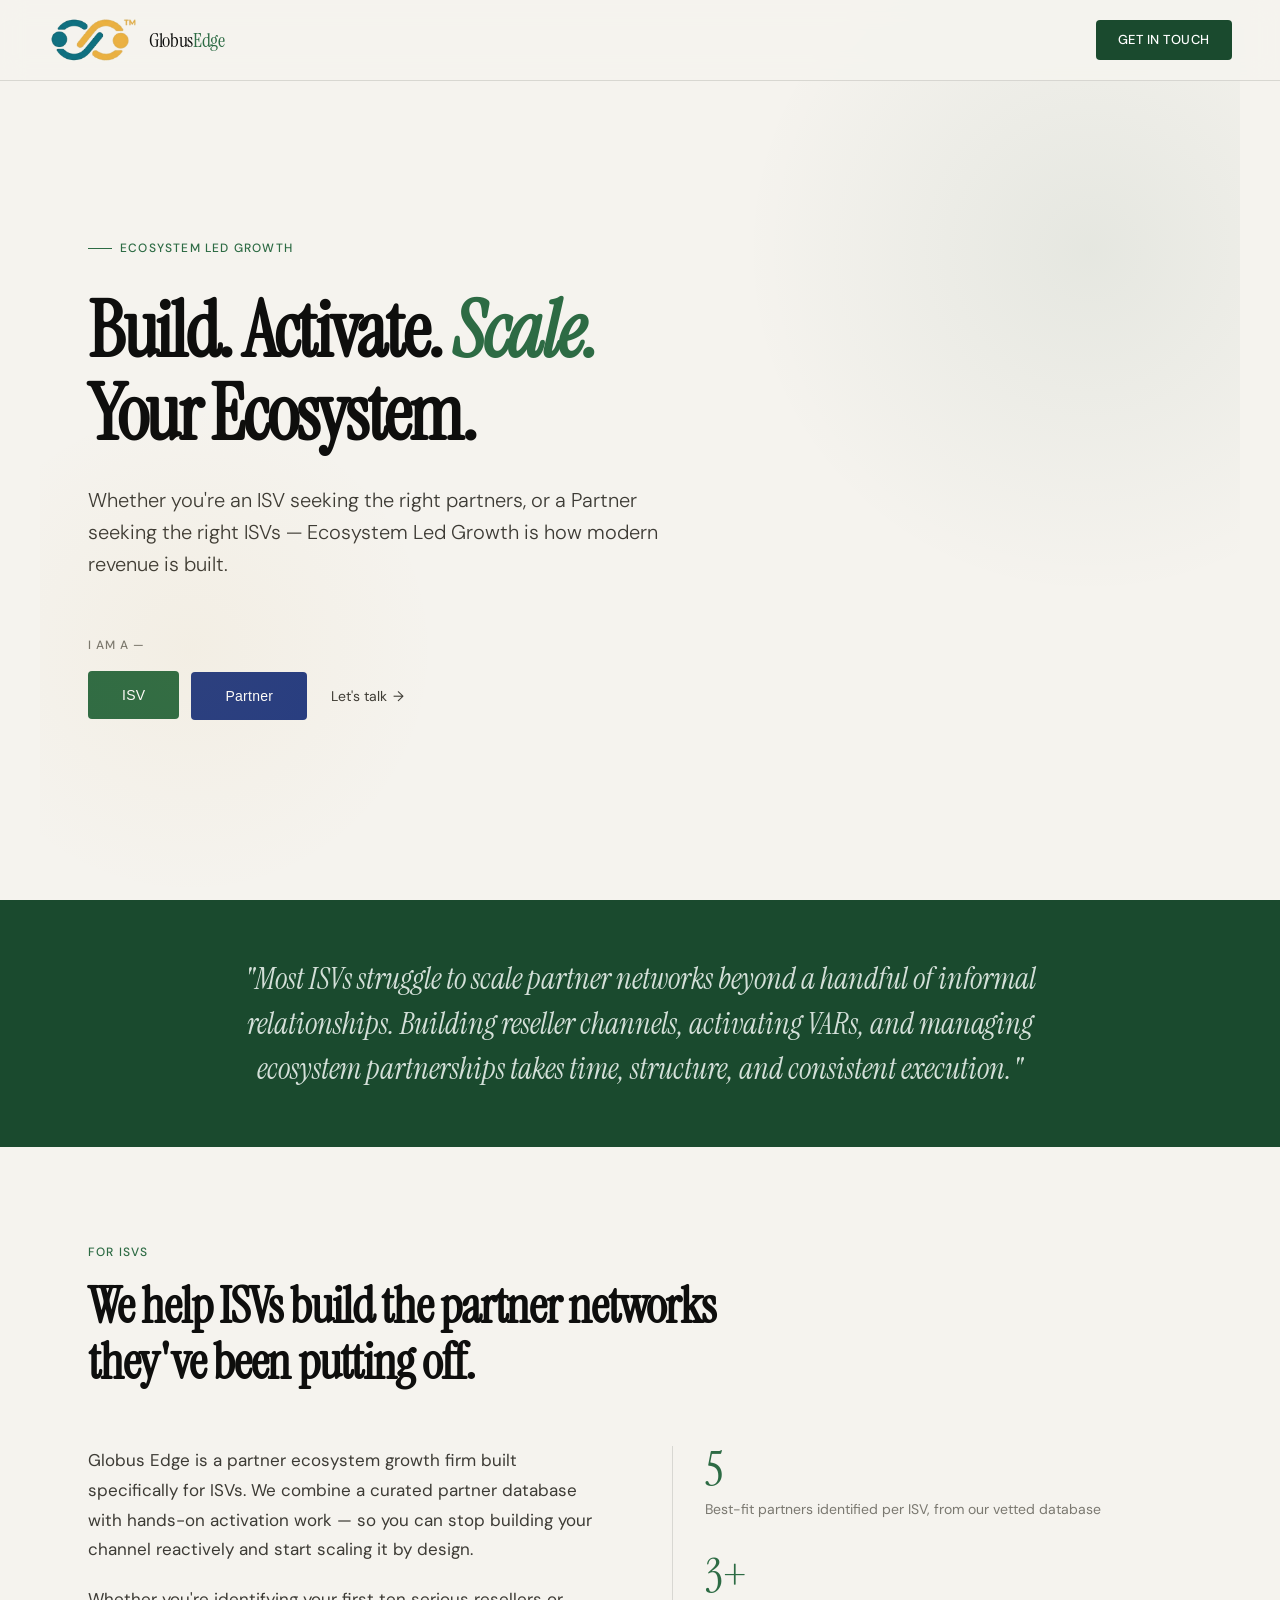
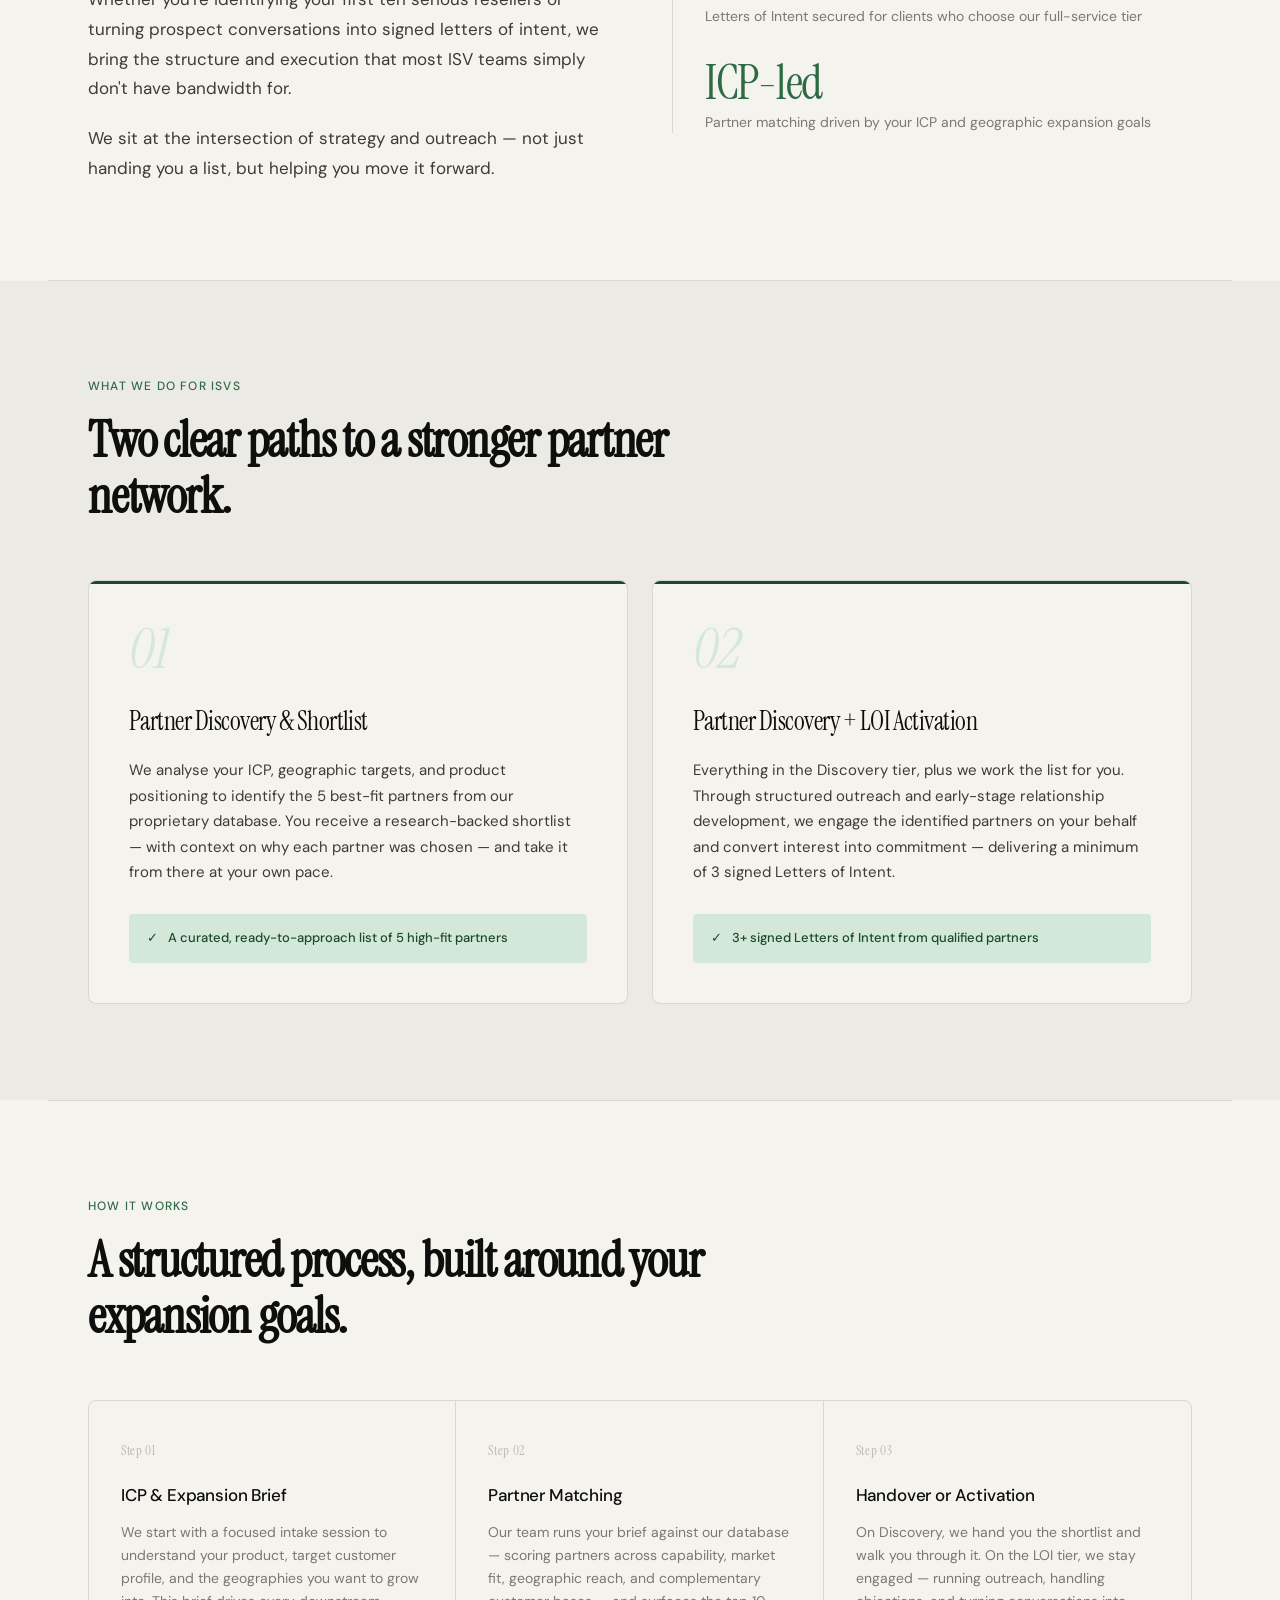
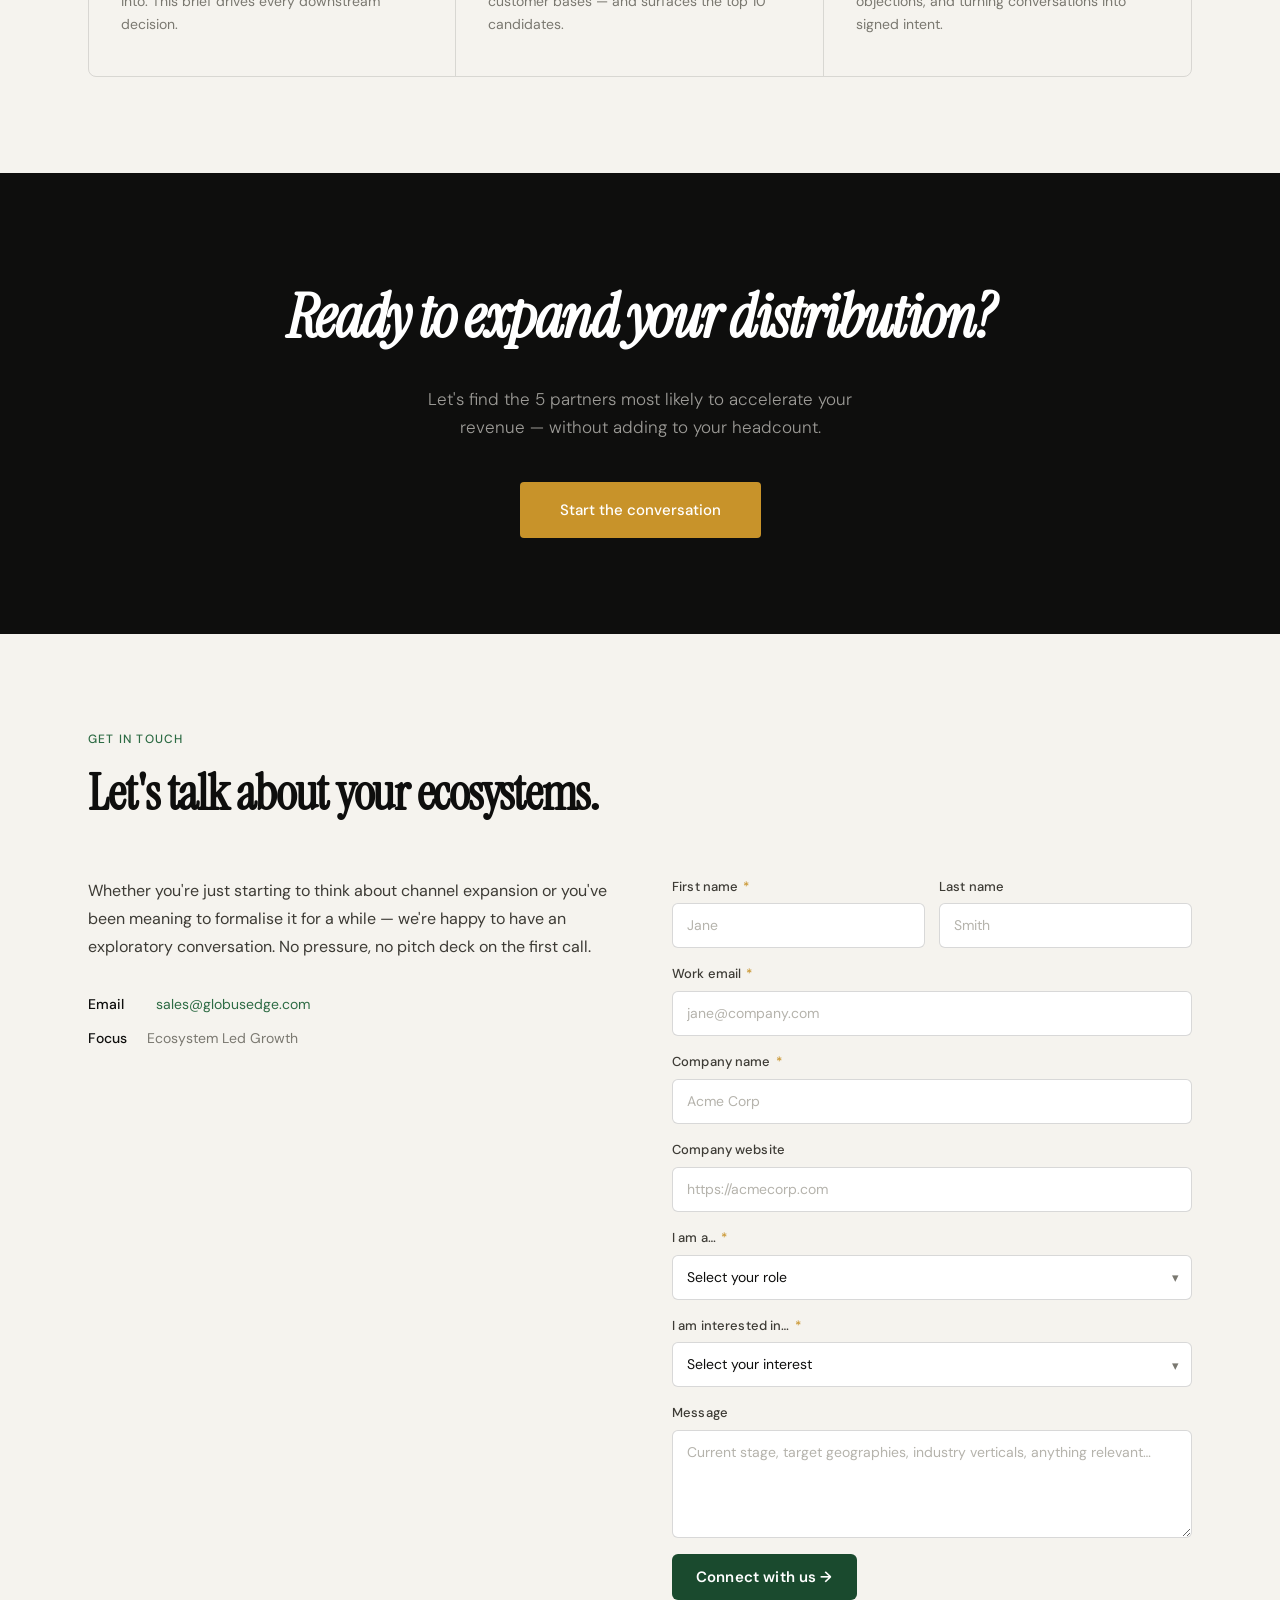
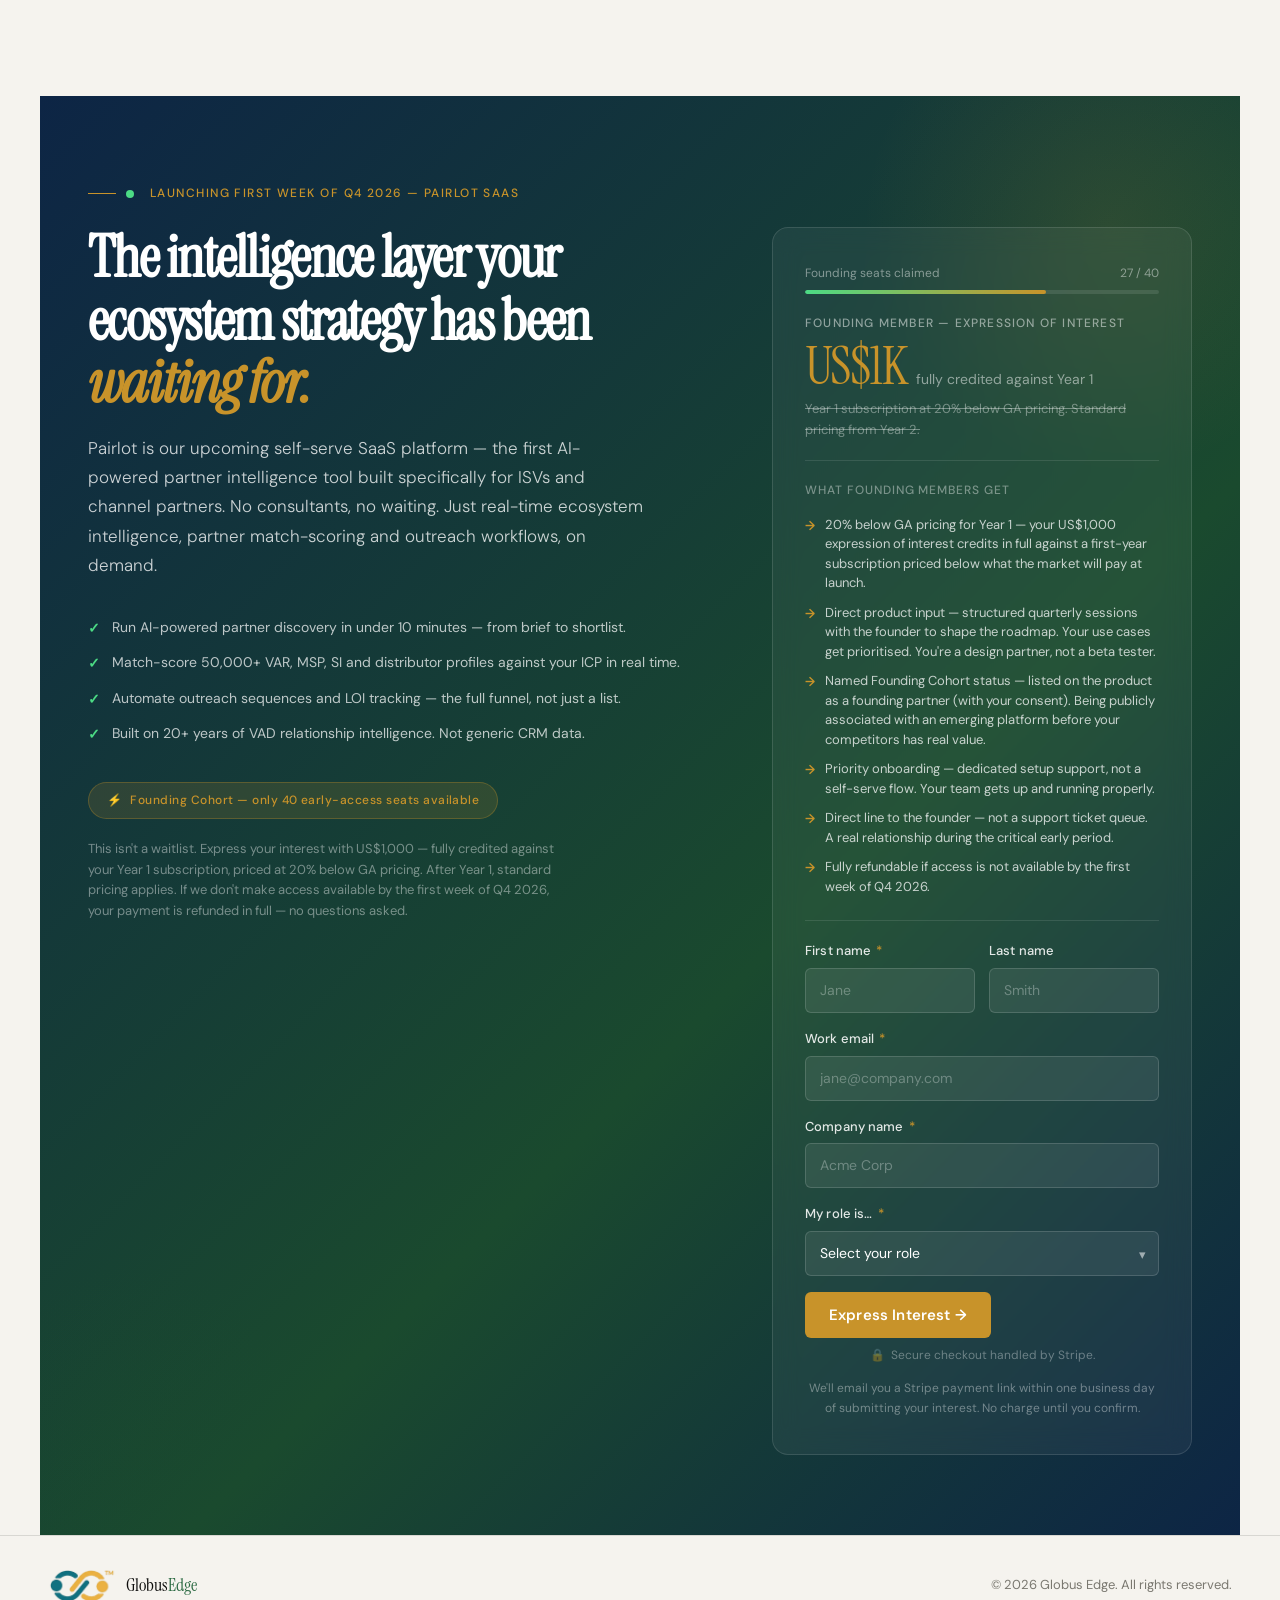
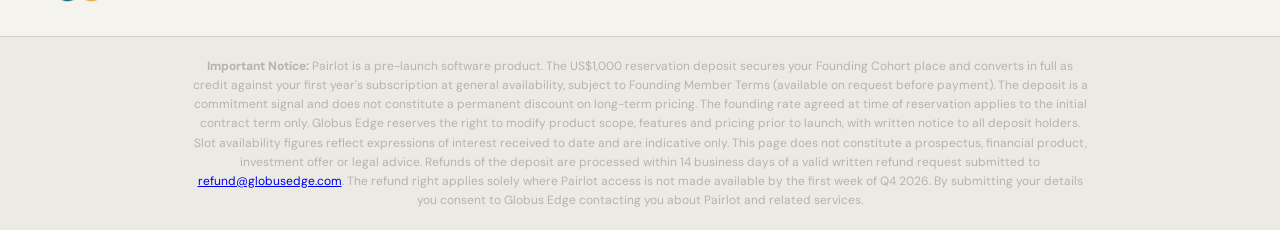
==== index.html @ f7834cf1 "Update index.html" ====
<!DOCTYPE html>
<html lang="en">
<head>
<meta charset="UTF-8">
 <link rel="icon" type="image/svg+xml" href="data:image/svg+xml,%3Csvg xmlns='http://www.w3.org/2000/svg' viewBox='0 0 32 32'%3E%3Crect width='32' height='32' rx='7' fill='%230D2545'/%3E%3Ctext x='16' y='23' font-family='Arial Black, Arial, sans-serif' font-weight='900' font-size='17' fill='%23E8A93A' text-anchor='middle'%3EGE%3C/text%3E%3C/svg%3E">
<meta name="viewport" content="width=device-width, initial-scale=1.0">
<meta name="description" content="Globus Edge helps ISVs and channel partners find, qualify and activate the right ecosystem partnerships. AI-powered partner intelligence for SAP, Microsoft, HubSpot and AWS ecosystems.">
<title>Globus Edge — Ecosystem Led Growth</title>
<link rel="preconnect" href="https://fonts.googleapis.com">
<link rel="preconnect" href="https://fonts.gstatic.com" crossorigin>
<link href="https://fonts.googleapis.com/css2?family=Instrument+Serif:ital@0;1&family=DM+Sans:wght@300;400;500&display=swap" rel="stylesheet" media="print" onload="this.media='all'">
<noscript><link href="https://fonts.googleapis.com/css2?family=Instrument+Serif:ital@0;1&family=DM+Sans:wght@300;400;500&display=swap" rel="stylesheet"></noscript>
<style>
  *, *::before, *::after { box-sizing: border-box; margin: 0; padding: 0; }

  :root {
    --ink: #0e0e0d;
    --ink-mid: #3d3b35;
    --ink-soft: #7a7870;
    --ink-faint: #b5b3ac;
    --bg: #f5f3ee;
    --bg-card: #eceae4;
    --bg-dark: #0e0e0d;
    --accent: #1a4a2e;
    --accent-mid: #2d6b44;
    --accent-light: #d4e8da;
    --gold: #c8932a;
    --blue: #253C82;
    --rule: rgba(14,14,13,0.12);
  }

  html { scroll-behavior: smooth; }

  body {
    font-family: 'DM Sans', sans-serif;
    background: var(--bg);
    color: var(--ink);
    font-size: 16px;
    line-height: 1.6;
    -webkit-font-smoothing: antialiased;
  }

  /* ── NAV ── */
  nav {
    position: fixed; top: 0; left: 0; right: 0; z-index: 100;
    display: flex; align-items: center; justify-content: space-between;
    padding: 16px 48px;
    background: rgba(245,243,238,0.92);
    backdrop-filter: blur(12px);
    border-bottom: 1px solid var(--rule);
  }

  .nav-logo {
    display: flex; align-items: center; gap: 10px;
    text-decoration: none;
  }
  .nav-logo img { height: 48px; width: auto; }
  .nav-logo-text {
    font-family: 'Instrument Serif', serif;
    font-size: 20px;
    letter-spacing: -0.02em;
    color: var(--ink);
  }
  .nav-logo-text span { color: var(--accent-mid); }

  nav a.cta {
    font-size: 13px; font-weight: 500;
    letter-spacing: 0.04em; text-transform: uppercase;
    color: #fff; background: var(--accent);
    padding: 10px 22px; border-radius: 4px;
    text-decoration: none; transition: background 0.2s;
  }
  nav a.cta:hover { background: var(--accent-mid); }

  /* ── HERO ── */
  .hero {
    min-height: 100vh;
    display: flex; flex-direction: column; justify-content: center;
    padding: 140px 48px 80px;
    position: relative; overflow: hidden;
  }

  .hero::before {
    content: '';
    position: absolute; top: -100px; right: -200px;
    width: 700px; height: 700px; border-radius: 50%;
    background: radial-gradient(ellipse, rgba(26,74,46,0.07) 0%, transparent 70%);
    pointer-events: none;
  }
  .hero::after {
    content: '';
    position: absolute; bottom: 0; left: -100px;
    width: 500px; height: 500px; border-radius: 50%;
    background: radial-gradient(ellipse, rgba(200,147,42,0.05) 0%, transparent 70%);
    pointer-events: none;
  }

  .hero-tag {
    display: inline-flex; align-items: center; gap: 8px;
    font-size: 12px; font-weight: 500; letter-spacing: 0.1em;
    text-transform: uppercase; color: var(--accent-mid);
    margin-bottom: 32px;
  }
  .hero-tag::before {
    content: ''; display: inline-block;
    width: 24px; height: 1px; background: var(--accent-mid);
  }

  .hero h1 {
    font-family: 'Instrument Serif', serif;
    font-size: clamp(44px, 6vw, 80px);
    line-height: 1.08; letter-spacing: -0.03em;
    max-width: 820px; margin-bottom: 28px;
  }
  .hero h1 em { font-style: italic; color: var(--accent-mid); }

  .hero-sub {
    font-size: clamp(16px, 2vw, 20px); font-weight: 300;
    color: var(--ink-mid); max-width: 600px;
    line-height: 1.6; margin-bottom: 56px;
  }

  /* ── AUDIENCE SELECTOR ── */
  .audience-selector {
    display: flex; flex-direction: column; gap: 16px; margin-bottom: 0;
  }
  .audience-label {
    font-size: 12px; font-weight: 500; letter-spacing: 0.08em;
    text-transform: uppercase; color: var(--ink-soft);
  }
  .audience-btns {
    display: flex; align-items: center; gap: 12px; flex-wrap: wrap;
  }

  .btn-audience {
    font-size: 14px; font-weight: 500;
    padding: 14px 32px; border-radius: 4px;
    text-decoration: none; cursor: pointer;
    letter-spacing: 0.02em;
    transition: all 0.2s; border: 2px solid transparent;
  }
  .btn-audience.isv {
    background: var(--accent); color: #fff;
  }
  .btn-audience.isv:hover, .btn-audience.isv.active {
    background: var(--accent-mid); transform: translateY(-1px);
  }
  .btn-audience.partner {
    background: var(--blue); color: #fff;
  }
  .btn-audience.partner:hover, .btn-audience.partner.active {
    background: #2f4a9e; transform: translateY(-1px);
  }
  .btn-audience.inactive {
    opacity: 0.45;
  }

  .btn-talk {
    font-size: 14px; font-weight: 400;
    color: var(--ink-mid); text-decoration: none;
    display: inline-flex; align-items: center; gap: 6px;
    padding: 14px 0; transition: color 0.2s;
    cursor: pointer;
  }
  .btn-talk:hover { color: var(--accent-mid); }
  .btn-talk::after { content: '→'; transition: transform 0.2s; }
  .btn-talk:hover::after { transform: translateX(4px); }

  /* ── CONTENT PANELS ── */
  .content-panel { display: none; }
  .content-panel.active { display: block; }

  /* ── PROBLEM STRIP ── */
  .problem-strip {
    background: var(--accent); color: #e8f0eb;
    padding: 56px 48px;
  }
  .problem-strip.partner-strip { background: var(--blue); }
  .problem-strip p {
    font-family: 'Instrument Serif', serif;
    font-size: clamp(20px, 3vw, 30px); font-style: italic;
    line-height: 1.5; max-width: 860px;
    margin: 0 auto; text-align: center; opacity: 0.9;
  }

  /* ── SECTION LAYOUT ── */
  section {
    padding: 96px 48px;
    max-width: 1200px; margin: 0 auto;
  }

  .section-label {
    font-size: 12px; font-weight: 500;
    letter-spacing: 0.1em; text-transform: uppercase;
    color: var(--accent-mid); margin-bottom: 16px;
  }
  .section-label.blue { color: var(--blue); }

  .section-title {
    font-family: 'Instrument Serif', serif;
    font-size: clamp(32px, 4vw, 50px);
    line-height: 1.12; letter-spacing: -0.025em;
    margin-bottom: 56px; max-width: 640px;
  }

  /* ── ABOUT ── */
  .about-grid {
    display: grid; grid-template-columns: 1fr 1fr;
    gap: 64px; align-items: start;
  }
  .about-body {
    font-size: 17px; color: var(--ink-mid); line-height: 1.75;
  }
  .about-body p + p { margin-top: 20px; }

  .stat-stack {
    display: flex; flex-direction: column; gap: 32px;
    padding-left: 32px; border-left: 1px solid var(--rule);
  }
  .stat-num {
    font-family: 'Instrument Serif', serif;
    font-size: 48px; line-height: 1;
    letter-spacing: -0.03em; color: var(--accent-mid);
  }
  .stat-num.blue { color: var(--blue); }
  .stat-desc { font-size: 14px; color: var(--ink-soft); margin-top: 4px; }

  /* ── SERVICES ── */
  .services-wrap { background: var(--bg-card); }
  .services-wrap section { max-width: 1200px; }

  .services-grid {
    display: grid; grid-template-columns: 1fr 1fr; gap: 24px;
  }

  .service-card {
    background: var(--bg); border: 1px solid var(--rule);
    border-radius: 8px; padding: 40px;
    position: relative; overflow: hidden;
    transition: transform 0.2s, box-shadow 0.2s;
  }
  .service-card:hover {
    transform: translateY(-2px);
    box-shadow: 0 12px 40px rgba(14,14,13,0.08);
  }
  .service-card::before {
    content: ''; position: absolute; top: 0; left: 0; right: 0;
    height: 3px; background: var(--accent);
  }
  .service-card.blue-card::before { background: var(--blue); }

  .service-num {
    font-family: 'Instrument Serif', serif;
    font-size: 56px; font-style: italic;
    color: var(--accent-light); line-height: 1; margin-bottom: 24px;
  }
  .service-num.blue { color: rgba(58,90,156,0.15); }
  .service-name {
    font-family: 'Instrument Serif', serif;
    font-size: 26px; letter-spacing: -0.02em; margin-bottom: 16px;
  }
  .service-body { font-size: 15px; color: var(--ink-mid); line-height: 1.7; margin-bottom: 28px; }
  .service-outcome {
    display: flex; align-items: flex-start; gap: 10px;
    padding: 14px 18px; background: var(--accent-light);
    border-radius: 4px; font-size: 13px;
    color: var(--accent); font-weight: 500;
  }
  .service-outcome.blue { background: rgba(58,90,156,0.1); color: var(--blue); }
  .service-outcome::before { content: '✓'; flex-shrink: 0; }

  /* ── PROCESS ── */
  .process-steps {
    display: grid; grid-template-columns: repeat(3, 1fr);
    gap: 0; border: 1px solid var(--rule);
    border-radius: 8px; overflow: hidden;
  }
  .process-step {
    padding: 40px 32px; border-right: 1px solid var(--rule); position: relative;
  }
  .process-step:last-child { border-right: none; }
  .step-num {
    font-family: 'Instrument Serif', serif;
    font-size: 13px; letter-spacing: 0.05em;
    color: var(--ink-faint); margin-bottom: 20px;
  }
  .step-name { font-size: 17px; font-weight: 500; margin-bottom: 12px; letter-spacing: -0.01em; }
  .step-body { font-size: 14px; color: var(--ink-soft); line-height: 1.65; }

  /* ── ELG PILLARS (Partner page unique section) ── */
  .elg-pillars {
    display: grid; grid-template-columns: repeat(3, 1fr); gap: 24px;
    margin-bottom: 0;
  }
  .elg-pillar {
    padding: 32px; background: var(--bg);
    border: 1px solid var(--rule); border-radius: 8px;
    border-top: 3px solid var(--blue);
  }
  .pillar-icon { font-size: 32px; margin-bottom: 16px; }
  .pillar-title { font-size: 18px; font-weight: 500; margin-bottom: 10px; letter-spacing: -0.01em; }
  .pillar-body { font-size: 14px; color: var(--ink-soft); line-height: 1.65; }

  /* ── CTA SECTION ── */
  .cta-section {
    background: var(--bg-dark); color: #e8e6e0;
    padding: 96px 48px; text-align: center;
  }
  .cta-section.blue-cta { background: #141f44; }
  .cta-section h2 {
    font-family: 'Instrument Serif', serif;
    font-size: clamp(32px, 5vw, 60px); font-style: italic;
    letter-spacing: -0.025em; margin-bottom: 20px; color: #fff;
  }
  .cta-section p {
    font-size: 17px; font-weight: 300; opacity: 0.65;
    max-width: 480px; margin: 0 auto 40px; line-height: 1.65;
  }
  .cta-section a.btn-primary {
    display: inline-block; font-size: 15px; font-weight: 500;
    background: var(--gold); color: #fff;
    padding: 16px 40px; border-radius: 4px;
    text-decoration: none; transition: background 0.2s;
  }
  .cta-section a.btn-primary:hover { background: #d4a03a; }

  /* ── CONTACT ── */
  .contact-grid {
    display: grid; grid-template-columns: 1fr 1fr;
    gap: 64px; align-items: start;
  }
  .contact-body { font-size: 16px; color: var(--ink-mid); line-height: 1.75; margin-bottom: 32px; }
  .contact-detail {
    display: flex; align-items: center; gap: 12px;
    font-size: 14px; color: var(--ink-soft); margin-bottom: 12px;
  }
  .contact-detail strong { color: var(--ink); font-weight: 500; }
  .contact-detail a { color: var(--accent-mid); text-decoration: none; }

  .contact-form { display: flex; flex-direction: column; gap: 16px; }

  .form-row { display: grid; grid-template-columns: 1fr 1fr; gap: 16px; }

  .form-field { display: flex; flex-direction: column; gap: 6px; }
  .form-field label {
    font-size: 12px; font-weight: 500;
    letter-spacing: 0.05em; text-transform: uppercase; color: var(--ink-soft);
  }
  .form-field input, .form-field textarea, .form-field select {
    font-family: 'DM Sans', sans-serif; font-size: 15px;
    padding: 12px 16px; border: 1px solid var(--rule);
    border-radius: 4px; background: var(--bg); color: var(--ink);
    outline: none; transition: border-color 0.2s; resize: none;
  }
  .form-field input:focus, .form-field textarea:focus, .form-field select:focus {
    border-color: var(--accent-mid);
  }

  .form-submit {
    font-family: 'DM Sans', sans-serif;
    font-size: 14px; font-weight: 500;
    padding: 14px 32px; background: var(--accent); color: #fff;
    border: none; border-radius: 4px; cursor: pointer;
    letter-spacing: 0.02em; transition: background 0.2s; align-self: flex-start;
  }
  .form-submit:hover { background: var(--accent-mid); }
  .form-submit.blue-btn { background: var(--blue); }
  .form-submit.blue-btn:hover { background: #2f4a9e; }

  /* ── THANK YOU ── */
  .thankyou-overlay {
    display: none; position: fixed;
    top: 0; left: 0; right: 0; bottom: 0;
    background: rgba(14,14,13,0.7); backdrop-filter: blur(4px);
    z-index: 200; align-items: center; justify-content: center;
  }
  .thankyou-overlay.visible { display: flex; }
  .thankyou-box {
    background: var(--bg); border-radius: 12px;
    padding: 64px; text-align: center; max-width: 480px;
    width: 90%; position: relative;
    animation: popIn 0.3s ease-out;
  }
  @keyframes popIn {
    from { opacity: 0; transform: scale(0.92) translateY(20px); }
    to { opacity: 1; transform: scale(1) translateY(0); }
  }
  .thankyou-icon { font-size: 48px; margin-bottom: 20px; }
  .thankyou-box h2 {
    font-family: 'Instrument Serif', serif;
    font-size: 36px; letter-spacing: -0.02em; margin-bottom: 16px;
  }
  .thankyou-box p { font-size: 16px; color: var(--ink-mid); line-height: 1.65; margin-bottom: 24px; }
  .thankyou-timer { font-size: 13px; color: var(--ink-faint); }
  .thankyou-progress {
    height: 3px; background: var(--rule);
    border-radius: 2px; margin-top: 20px; overflow: hidden;
  }
  .thankyou-bar {
    height: 100%; background: var(--accent-mid);
    width: 100%; transform-origin: left;
    animation: shrink 20s linear forwards;
  }
  .thankyou-bar.blue { background: var(--blue); }
  @keyframes shrink { from { transform: scaleX(1); } to { transform: scaleX(0); } }

  /* ── FOOTER ── */
  footer {
    border-top: 1px solid var(--rule); padding: 32px 48px;
    display: flex; align-items: center; justify-content: space-between;
    font-size: 13px; color: var(--ink-soft);
  }
  .footer-logo {
    display: flex; align-items: center; gap: 10px;
  }
  .footer-logo img { height: 36px; width: auto; }
  .footer-logo-text {
    font-family: 'Instrument Serif', serif;
    font-size: 18px; color: var(--ink);
  }
  .footer-logo-text span { color: var(--accent-mid); }

  hr.section-rule { border: none; border-top: 1px solid var(--rule); margin: 0 48px; }

  /* ── Pairlot SAAS EARLY ACCESS ── */
  .Pairlot-banner {
    position: relative;
    background: linear-gradient(135deg, #0D2545 0%, #1a4a2e 60%, #0D2545 100%);
    color: #fff;
    padding: 0;
    overflow: hidden;
  }
  .Pairlot-banner::before {
    content: '';
    position: absolute;
    top: -120px; right: -120px;
    width: 500px; height: 500px; border-radius: 50%;
    background: radial-gradient(ellipse, rgba(200,147,42,0.12) 0%, transparent 70%);
    pointer-events: none;
  }
  .Pairlot-banner::after {
    content: '';
    position: absolute;
    bottom: -80px; left: -80px;
    width: 350px; height: 350px; border-radius: 50%;
    background: radial-gradient(ellipse, rgba(26,74,46,0.25) 0%, transparent 70%);
    pointer-events: none;
  }
  .Pairlot-inner {
    max-width: 1200px;
    margin: 0 auto;
    padding: 80px 48px;
    position: relative;
    z-index: 2;
  }
  .piq-eyebrow {
    display: inline-flex; align-items: center; gap: 10px;
    font-size: 12px; font-weight: 500; letter-spacing: 0.12em;
    text-transform: uppercase; color: var(--gold);
    margin-bottom: 24px;
  }
  .piq-eyebrow::before {
    content: ''; display: inline-block;
    width: 28px; height: 1px; background: var(--gold);
  }
  .piq-pulse {
    display: inline-block;
    width: 8px; height: 8px; border-radius: 50%;
    background: #4cdb85;
    box-shadow: 0 0 0 0 rgba(76,219,133,0.6);
    animation: piqPulse 1.8s ease-in-out infinite;
    margin-right: 6px;
    vertical-align: middle;
  }
  @keyframes piqPulse {
    0%   { box-shadow: 0 0 0 0 rgba(76,219,133,0.6); }
    70%  { box-shadow: 0 0 0 10px rgba(76,219,133,0); }
    100% { box-shadow: 0 0 0 0 rgba(76,219,133,0); }
  }
  .piq-grid {
    display: grid;
    grid-template-columns: 1fr 420px;
    gap: 64px;
    align-items: start;
  }
  .piq-title {
    font-family: 'Instrument Serif', serif;
    font-size: clamp(36px, 4.5vw, 60px);
    line-height: 1.08; letter-spacing: -0.03em;
    color: #fff; margin-bottom: 20px;
  }
  .piq-title em { font-style: italic; color: var(--gold); }
  .piq-body {
    font-size: 17px; font-weight: 300;
    color: rgba(255,255,255,0.78);
    line-height: 1.72; max-width: 560px;
    margin-bottom: 36px;
  }
  .piq-proof {
    display: flex; flex-direction: column; gap: 12px;
    margin-bottom: 36px;
  }
  .piq-proof-item {
    display: flex; align-items: flex-start; gap: 12px;
    font-size: 14px; color: rgba(255,255,255,0.72);
  }
  .piq-proof-item::before {
    content: '✓';
    color: #4cdb85; font-weight: 600;
    flex-shrink: 0; margin-top: 1px;
  }
  .piq-scarcity {
    display: inline-flex; align-items: center; gap: 8px;
    background: rgba(200,147,42,0.15);
    border: 1px solid rgba(200,147,42,0.3);
    border-radius: 40px;
    padding: 8px 18px;
    font-size: 12px; font-weight: 500;
    letter-spacing: 0.04em; color: var(--gold);
  }
  /* Card */
  .piq-card {
    background: rgba(255,255,255,0.05);
    border: 1px solid rgba(255,255,255,0.12);
    border-radius: 16px;
    padding: 36px 32px;
    backdrop-filter: blur(12px);
    position: sticky; top: 90px;
  }
  .piq-card-label {
    font-size: 12px; font-weight: 500;
    letter-spacing: 0.1em; text-transform: uppercase;
    color: rgba(255,255,255,0.5); margin-bottom: 8px;
  }
  .piq-price-block {
    display: flex; align-items: baseline; gap: 10px;
    margin-bottom: 6px;
  }
  .piq-price-now {
    font-family: 'Instrument Serif', serif;
    font-size: 52px; line-height: 1;
    color: var(--gold); letter-spacing: -0.03em;
  }
  .piq-price-suffix {
    font-size: 14px; color: rgba(255,255,255,0.5);
  }
  .piq-price-orig {
    font-size: 13px; color: rgba(255,255,255,0.38);
    text-decoration: line-through; margin-bottom: 20px;
  }
  .piq-divider {
    height: 1px; background: rgba(255,255,255,0.1);
    margin: 20px 0;
  }
  .piq-what-you-get {
    font-size: 12px; font-weight: 500;
    letter-spacing: 0.08em; text-transform: uppercase;
    color: rgba(255,255,255,0.4); margin-bottom: 14px;
  }
  .piq-perks {
    list-style: none; display: flex; flex-direction: column; gap: 10px;
    margin-bottom: 24px;
  }
  .piq-perks li {
    display: flex; align-items: flex-start; gap: 10px;
    font-size: 13px; color: rgba(255,255,255,0.75); line-height: 1.5;
  }
  .piq-perks li::before {
    content: '→'; color: var(--gold);
    font-weight: 600; flex-shrink: 0; margin-top: 1px;
  }
  .piq-launch-note {
    font-size: 12px; color: rgba(255,255,255,0.38);
    text-align: center; margin-top: 14px; line-height: 1.6;
  }
  /* Form */
  .piq-form { display: flex; flex-direction: column; gap: 12px; }
  .piq-form input, .piq-form select {
    font-family: 'DM Sans', sans-serif;
    font-size: 14px; padding: 12px 16px;
    background: rgba(255,255,255,0.07);
    border: 1px solid rgba(255,255,255,0.15);
    border-radius: 6px; color: #fff;
    outline: none; transition: border-color 0.2s;
    width: 100%;
  }
  .piq-form input::placeholder { color: rgba(255,255,255,0.35); }
  .piq-form input:focus, .piq-form select:focus {
    border-color: var(--gold);
  }
  .piq-form select { appearance: none; cursor: pointer; }
  .piq-form select option { background: #0D2545; color: #fff; }
  .piq-submit {
    font-family: 'DM Sans', sans-serif;
    font-size: 15px; font-weight: 600;
    padding: 16px 24px;
    background: var(--gold);
    color: #fff;
    border: none; border-radius: 6px;
    cursor: pointer; width: 100%;
    transition: background 0.2s, transform 0.15s;
    letter-spacing: 0.01em;
  }
  .piq-submit:hover { background: #d4a03a; transform: translateY(-1px); }
  .piq-payment-note {
    display: flex; align-items: center; justify-content: center;
    gap: 6px;
    font-size: 12px; color: rgba(255,255,255,0.35);
    margin-top: 8px; text-align: center;
  }
  .piq-payment-note::before { content: '🔒'; font-size: 12px; }
  /* Thank you overlay for PIQ */
  .piq-thankyou {
    display: none; text-align: center; padding: 24px 0;
  }
  .piq-thankyou.visible { display: block; }
  .piq-thankyou-icon { font-size: 40px; margin-bottom: 16px; }
  .piq-thankyou h3 {
    font-family: 'Instrument Serif', serif;
    font-size: 28px; color: #fff; margin-bottom: 10px;
  }
  .piq-thankyou p {
    font-size: 14px; color: rgba(255,255,255,0.6);
    line-height: 1.65;
  }
  /* Slots bar */
  .piq-slots-wrap { margin-bottom: 20px; }
  .piq-slots-label {
    display: flex; justify-content: space-between;
    font-size: 12px; color: rgba(255,255,255,0.45);
    margin-bottom: 6px;
  }
  .piq-slots-bar-bg {
    height: 4px; background: rgba(255,255,255,0.1);
    border-radius: 2px; overflow: hidden;
  }
  .piq-slots-bar-fill {
    height: 100%; border-radius: 2px;
    background: linear-gradient(90deg, #4cdb85, var(--gold));
    width: 68%;
    transition: width 1.2s ease;
  }

  /* ── RESPONSIVE ── */
  @media (max-width: 768px) {
    nav { padding: 14px 24px; }
    .hero { padding: 110px 24px 64px; }
    .about-grid, .contact-grid, .services-grid, .elg-pillars { grid-template-columns: 1fr; gap: 40px; }
    .stat-stack { padding-left: 0; border-left: none; flex-direction: row; flex-wrap: wrap; gap: 24px; }
    .process-steps { grid-template-columns: 1fr; }
    .process-step { border-right: none; border-bottom: 1px solid var(--rule); }
    .process-step:last-child { border-bottom: none; }
    section { padding: 64px 24px; }
    .form-row { grid-template-columns: 1fr; }
    footer { flex-direction: column; gap: 12px; text-align: center; }
    hr.section-rule { margin: 0 24px; }
    .audience-btns { flex-direction: column; align-items: flex-start; }
    .piq-grid { grid-template-columns: 1fr; gap: 40px; }
    .piq-inner { padding: 64px 24px; }
    .piq-card { position: static; }
  }
/* ===== NUCLEAR FIX FOR POPUP 2 ===== */

/* Kill any existing layout behavior */
#popup2 {
  position: fixed !important;
  top: 0 !important;
  left: 0 !important;
  right: 0 !important;
  bottom: 0 !important;

  width: 100vw !important;
  height: 100vh !important;

  display: none !important;

  background: rgba(0,0,0,0.65) !important;
  z-index: 999999 !important;
}

/* When visible (your JS adds this) */
#popup2.visible {
  display: flex !important;
  align-items: center !important;
  justify-content: center !important;
}

/* Force center + fix stretching */
#popup2 .popup-card {
  position: relative !important;

  width: 90% !important;
  max-width: 560px !important;

  max-height: 85vh !important;
  overflow-y: auto !important;

  margin: auto !important;
  transform: none !important;
}

/* Prevent any weird inherited heights; force white text */
#popup2 * {
  max-height: none !important;
  color: #fff !important;
}
#popup2 label {
  color: rgba(255,255,255,0.85) !important;
}
/* Beat hs-forms.css resets inside popup2 dark card */
#popup2 .popup-card { background: linear-gradient(135deg, #0D2545 0%, #1a4a2e 100%) !important; }
#popup2-form input,
#popup2-form select,
#popup2-form textarea {
  background: rgba(255,255,255,0.07) !important;
  color: #fff !important;
  border: 1px solid rgba(255,255,255,0.15) !important;
}
#popup2-form .ge-form__field label { color: rgba(255,255,255,0.85) !important; }
#popup2-form .ge-required { color: var(--gold) !important; }
#popup2-form .ge-select-wrap select { background: rgba(255,255,255,0.07) !important; color: #fff !important; } 
</style>
<link rel="stylesheet" href="hs-forms.css">
<!-- Google tag (gtag.js) -->
<script async src="https://www.googletagmanager.com/gtag/js?id=G-J5RM3FE507"></script>
<script>
  window.dataLayer = window.dataLayer || [];
  function gtag(){dataLayer.push(arguments);}
  gtag('js', new Date());

  gtag('config', 'G-J5RM3FE507');
</script>
</head>
<body>

<!-- ═══════════════════════════════════════════
     TIMED POPUPS
═══════════════════════════════════════════ -->
<style>
  .popup-backdrop {
    display: none; position: fixed; inset: 0; z-index: 500;
    background: rgba(10,10,10,0.55); backdrop-filter: blur(3px);
    align-items: center; justify-content: center;
  }
  .popup-backdrop.visible { display: flex; animation: popBdIn 0.3s ease both; }
  @keyframes popBdIn { from { opacity: 0; } to { opacity: 1; } }

  .popup-card {
    position: relative; background: var(--bg); border-radius: 16px;
    padding: 48px 48px 40px; max-width: 520px; width: 92%;
    box-shadow: 0 24px 80px rgba(0,0,0,0.22);
    animation: popCardIn 0.35s cubic-bezier(0.16,1,0.3,1) both;
  }
  @keyframes popCardIn {
    from { opacity: 0; transform: scale(0.92) translateY(24px); }
    to   { opacity: 1; transform: scale(1) translateY(0); }
  }

  .popup-close {
    position: absolute; top: 16px; right: 18px;
    background: none; border: none; cursor: pointer;
    font-size: 13px; font-weight: 500; color: var(--ink-soft);
    padding: 6px 12px; border-radius: 4px;
    transition: color 0.2s, background 0.15s;
    display: flex; align-items: center; gap: 5px; letter-spacing: 0.03em;
    font-family: 'DM Sans', sans-serif;
  
  .popup-close:hover { color: var(--ink); background: var(--bg-card); }
  .popup-close-arrow { font-size: 15px; }

  .popup-eyebrow {
    display: inline-flex; align-items: center; gap: 8px;
    font-size: 12px; font-weight: 500; letter-spacing: 0.1em;
    text-transform: uppercase; color: var(--accent-mid); margin-bottom: 16px;
  }
  .popup-eyebrow::before {
    content: ''; display: inline-block; width: 20px; height: 1px; background: var(--accent-mid);
  }
  .popup-pulse {
    display: inline-block; width: 7px; height: 7px; border-radius: 50%;
    background: #4cdb85; box-shadow: 0 0 0 0 rgba(76,219,133,0.6);
    animation: ppulse 1.8s ease-in-out infinite; vertical-align: middle;
  }
  @keyframes ppulse {
    0%  { box-shadow: 0 0 0 0 rgba(76,219,133,0.6); }
    70% { box-shadow: 0 0 0 8px rgba(76,219,133,0); }
    100%{ box-shadow: 0 0 0 0 rgba(76,219,133,0); }
  }
  .popup-h {
    font-family: 'Instrument Serif', serif;
    font-size: 30px; line-height: 1.12; letter-spacing: -0.025em;
    margin-bottom: 14px; color: var(--ink);
  }
  .popup-h em { font-style: italic; color: var(--accent-mid); }
  .popup-body { font-size: 15px; color: var(--ink-mid); line-height: 1.7; margin-bottom: 20px; }
  .popup-perks { list-style: none; margin-bottom: 28px; display: flex; flex-direction: column; gap: 8px; }
  .popup-perks li {
    font-size: 13px; color: var(--ink-mid); line-height: 1.5;
    display: flex; align-items: flex-start; gap: 8px;
  }
  .popup-perks li::before { content: '\2192'; color: var(--accent-mid); font-weight: 600; flex-shrink: 0; margin-top: 1px; }
  .popup-cta {
    display: block; text-align: center; font-size: 14px; font-weight: 500;
    background: var(--accent); color: #fff; padding: 14px 28px; border-radius: 6px;
    text-decoration: none; transition: background 0.2s, transform 0.15s; letter-spacing: 0.02em;
  }
  .popup-cta:hover { background: var(--accent-mid); transform: translateY(-1px); }
  .popup-fine { font-size: 12px; color: var(--ink-faint); text-align: center; margin-top: 12px; line-height: 1.6; }

  /* Popup 2 dark card */
  .popup2-card {
    background: linear-gradient(135deg, #0D2545 0%, #1a4a2e 100%) !important;
    color: #fff !important;
  }
  /* Popup2 text colours — scoped to dark card */
  #popup2 { color: #fff; }
  #popup2 .popup2-body { color: rgba(255,255,255,0.75); }
  #popup2 .popup2-price-note { color: rgba(255,255,255,0.45); }
  #popup2 .popup2-form-sub { color: rgba(255,255,255,0.5); }
  #popup2 .popup2-payment-note { color: rgba(255,255,255,0.4); }
  #popup2 em { color: var(--gold); }
  #popup2 strong { color: #fff; }
  #popup2 a { color: var(--gold); }
  #popup2 .popup2-ty h3 { color: #fff; }
  #popup2 .popup2-ty p { color: rgba(255,255,255,0.6); }
  .popup2-eyebrow {
    display: inline-flex; align-items: center; gap: 8px;
    font-size: 12px; font-weight: 500; letter-spacing: 0.1em;
    text-transform: uppercase; color: var(--gold); margin-bottom: 16px;
  }
  .popup2-eyebrow::before { content: ''; display: inline-block; width: 20px; height: 1px; background: var(--gold); }
  .popup2-h {
    font-family: 'Instrument Serif', serif;
    font-size: 30px; line-height: 1.12; letter-spacing: -0.025em;
    margin-bottom: 14px; color: #fff;
  }
  .popup2-h em { font-style: italic; color: var(--gold); }
  .popup2-body { font-size: 15px; color: rgba(255,255,255,0.75); line-height: 1.7; margin-bottom: 20px; }
  .popup2-price-row { display: flex; align-items: baseline; gap: 14px; margin-bottom: 8px; }
  .popup2-price-was {
    display: none;
  }
  .popup2-price-now {
    font-family: 'Instrument Serif', serif;
    font-size: 46px; line-height: 1; color: var(--gold); letter-spacing: -0.03em;
  }
  .popup2-price-note { font-size: 13px; color: rgba(255,255,255,0.45); margin-bottom: 24px; }
  .popup2-perks { list-style: none; margin-bottom: 28px; display: flex; flex-direction: column; gap: 8px; }
  .popup2-perks li {
    font-size: 13px; color: rgba(255,255,255,0.72); line-height: 1.5;
    display: flex; align-items: flex-start; gap: 8px;
  }
  .popup2-perks li::before { content: '\2713'; color: #4cdb85; font-weight: 700; flex-shrink: 0; margin-top: 1px; }
  /* popup2-cta rules moved to second style block after hs-native-forms.js */
  .popup2-close { color: rgba(255,255,255,0.5) !important; }
  .popup2-close:hover { color: #fff !important; background: rgba(255,255,255,0.1) !important; }
  .popup2-timer-bar-wrap { height: 3px; background: rgba(255,255,255,0.1); border-radius: 2px; margin-top: 14px; overflow: hidden; }
  .popup2-timer-bar { height: 100%; background: var(--gold); width: 100%; transform-origin: left; }

  /* Popup 2 form styles */

  .popup2-form-heading {
    font-family: 'Instrument Serif', serif;
    font-size: 24px; line-height: 1.15; letter-spacing: -0.02em;
    color: #fff; margin-bottom: 6px;
  }
  .popup2-form-sub {
    font-size: 13px; color: rgba(255,255,255,0.5);
    margin-bottom: 20px; line-height: 1.5;
  }
  .popup2-form-sub strong { color: var(--gold); }

  .popup2-form-row { display: grid; grid-template-columns: 1fr 1fr; gap: 10px; }

  .popup2-submit {
    font-family: 'DM Sans', sans-serif;
    font-size: 14px; font-weight: 600;
    padding: 14px 20px; background: var(--gold); color: #fff;
    border: none; border-radius: 6px; cursor: pointer; width: 100%;
    transition: background 0.2s, transform 0.15s; letter-spacing: 0.01em;
    margin-top: 4px;
  }
  .popup2-submit:hover { background: #d4a03a; transform: translateY(-1px); }

  /* p2-label / p2-input removed — using ge-form--dark from hs-forms.css */

  .popup2-payment-note {
    text-align: center; margin-top: 10px; line-height: 1.6;
    border-top: 1px solid rgba(255,255,255,0.1);
    padding-top: 10px;
  }
  .popup2-payment-note strong { color: rgba(255,255,255,0.55); }

  /* Thankyou state inside popup2 */
  .popup2-ty { text-align: center; padding: 20px 0 10px; }
  .popup2-ty-icon { font-size: 42px; margin-bottom: 14px; }
  .popup2-ty h3 {
    font-family: 'Instrument Serif', serif;
    font-size: 26px; color: #fff; margin-bottom: 10px;
  }
  .popup2-ty p { font-size: 14px; color: rgba(255,255,255,0.6); line-height: 1.65; }
  .popup2-ty .gold { color: var(--gold); font-weight: 500; }

  /* popup2 CTA button — orange, placed last to beat hs-native-forms.js resets */
  .popup2-cta {
    display: block !important; text-align: center; font-size: 14px; font-weight: 700;
    background-color: #e8621a !important; background: #e8621a !important;
    color: #fff !important; padding: 14px 28px; border-radius: 6px;
    text-decoration: none; transition: background 0.2s, transform 0.15s;
    letter-spacing: 0.08em; text-transform: uppercase;
    border: none !important; cursor: pointer; width: 100%;
    font-family: 'DM Sans', sans-serif;
    appearance: none; -webkit-appearance: none; box-shadow: none !important;
  }
  .popup2-cta:hover { background-color: #cf5515 !important; background: #cf5515 !important; transform: translateY(-1px); }
</style>

<!-- POPUP 1: Content loaded from /popups.json — edit that file to change copy -->
<div class="popup-backdrop" id="popup1" role="dialog" aria-modal="true" aria-label="Special offer">
  <div class="popup-card">
    <button class="popup-close" onclick="closePopup('popup1')" aria-label="Close popup">
      <span class="popup-close-arrow">&rarr;</span> Close
    </button>
    <div class="popup-eyebrow"><span class="popup-pulse"></span> <span id="p1-eyebrow"></span></div>
    <h2 class="popup-h" id="p1-headline"></h2>
    <p class="popup-body" id="p1-body"></p>
    <ul class="popup-perks" id="p1-perks"></ul>
    <a id="p1-cta" href="#" class="popup-cta" onclick="closePopup('popup1')"></a>
    <p class="popup-fine" id="p1-fine"></p>
  </div>
</div>

<!-- POPUP 2: Content loaded from /popups.json — edit that file to change copy -->
<div class="popup-backdrop" id="popup2" role="dialog" aria-modal="true" aria-label="Partnership Activation special offer">
  <div class="popup-card popup2-card" style="max-width:560px;">
    <button class="popup-close popup2-close" onclick="closePopup('popup2')" aria-label="Close popup">
      <span class="popup-close-arrow">&rarr;</span> Close
    </button>
    <!-- Single content area — JS swaps innerHTML between offer / form / thankyou states -->
    <div id="popup2-content"></div>
  </div>
</div>

<!-- THANK YOU OVERLAY -->
<div class="thankyou-overlay" id="thankyouOverlay">
  <div class="thankyou-box">
    <div class="thankyou-icon">✓</div>
    <h2>Thank you!</h2>
    <p id="thankyouMsg">Your message has been received. We'll be in touch shortly to explore how we can help you grow through ecosystem partnerships.</p>
    <p class="thankyou-timer" id="thankyouTimer">Returning to the form in 20 seconds...</p>
    <div class="thankyou-progress"><div class="thankyou-bar" id="thankyouBar"></div></div>
  </div>
</div>

<!-- NAV -->
<nav>
  <a href="#" class="nav-logo">
    <img src="[data-uri]" alt="Globus Edge logo">
    <span class="nav-logo-text">Globus<span>Edge</span></span>
  </a>
  <a href="#contact" class="cta">Get in touch</a>
</nav>

<!-- HERO -->
<section class="hero">
  <p class="hero-tag">Ecosystem Led Growth</p>
  <h1>Build. Activate. <em>Scale.</em><br>Your Ecosystem.</h1>
  <p class="hero-sub">Whether you're an ISV seeking the right partners, or a Partner seeking the right ISVs — Ecosystem Led Growth is how modern revenue is built.</p>

  <div class="audience-selector">
    <p class="audience-label">I am a —</p>
    <div class="audience-btns">
      <button class="btn-audience isv active" onclick="showPanel('isv')">ISV</button>
      <button class="btn-audience partner" onclick="showPanel('partner')">Partner</button>
      <a href="#contact" class="btn-talk" style="margin-left:12px;">Let's talk</a>
    </div>
  </div>
</section>

<!-- ═══════════════════════════════════════════
     ISV PANEL
═══════════════════════════════════════════ -->
<div id="panel-isv" class="content-panel active">

  <!-- PROBLEM STRIP -->
  <div class="problem-strip">
    <p>"Most ISVs struggle to scale partner networks beyond a handful of informal relationships. Building reseller channels, activating VARs, and managing ecosystem partnerships takes time, structure, and consistent execution."</p>
  </div>

  <!-- ABOUT -->
  <section id="about-isv">
    <p class="section-label">For ISVs</p>
    <h2 class="section-title">We help ISVs build the partner networks they've been putting off.</h2>
    <div class="about-grid">
      <div class="about-body">
        <p>Globus Edge is a partner ecosystem growth firm built specifically for ISVs. We combine a curated partner database with hands-on activation work — so you can stop building your channel reactively and start scaling it by design.</p>
        <p>Whether you're identifying your first ten serious resellers or turning prospect conversations into signed letters of intent, we bring the structure and execution that most ISV teams simply don't have bandwidth for.</p>
        <p>We sit at the intersection of strategy and outreach — not just handing you a list, but helping you move it forward.</p>
      </div>
      <div class="stat-stack">
        <div class="stat-item">
          <div class="stat-num">5</div>
          <div class="stat-desc">Best-fit partners identified per ISV, from our vetted database</div>
        </div>
        <div class="stat-item">
          <div class="stat-num">3+</div>
          <div class="stat-desc">Letters of Intent secured for clients who choose our full-service tier</div>
        </div>
        <div class="stat-item">
          <div class="stat-num">ICP-led</div>
          <div class="stat-desc">Partner matching driven by your ICP and geographic expansion goals</div>
        </div>
      </div>
    </div>
  </section>

  <hr class="section-rule">

  <!-- SERVICES ISV -->
  <div class="services-wrap">
    <section id="services-isv">
      <p class="section-label">What we do for ISVs</p>
      <h2 class="section-title">Two clear paths to a stronger partner network.</h2>
      <div class="services-grid">
        <div class="service-card">
          <div class="service-num">01</div>
          <div class="service-name">Partner Discovery & Shortlist</div>
          <p class="service-body">We analyse your ICP, geographic targets, and product positioning to identify the 5 best-fit partners from our proprietary database. You receive a research-backed shortlist — with context on why each partner was chosen — and take it from there at your own pace.</p>
          <div class="service-outcome">A curated, ready-to-approach list of 5 high-fit partners</div>
        </div>
        <div class="service-card">
          <div class="service-num">02</div>
          <div class="service-name">Partner Discovery + LOI Activation</div>
          <p class="service-body">Everything in the Discovery tier, plus we work the list for you. Through structured outreach and early-stage relationship development, we engage the identified partners on your behalf and convert interest into commitment — delivering a minimum of 3 signed Letters of Intent.</p>
          <div class="service-outcome">3+ signed Letters of Intent from qualified partners</div>
        </div>
      </div>
    </section>
  </div>

  <hr class="section-rule">

  <!-- PROCESS ISV -->
  <section id="process-isv">
    <p class="section-label">How it works</p>
    <h2 class="section-title">A structured process, built around your expansion goals.</h2>
    <div class="process-steps">
      <div class="process-step">
        <div class="step-num">Step 01</div>
        <div class="step-name">ICP & Expansion Brief</div>
        <p class="step-body">We start with a focused intake session to understand your product, target customer profile, and the geographies you want to grow into. This brief drives every downstream decision.</p>
      </div>
      <div class="process-step">
        <div class="step-num">Step 02</div>
        <div class="step-name">Partner Matching</div>
        <p class="step-body">Our team runs your brief against our database — scoring partners across capability, market fit, geographic reach, and complementary customer bases — and surfaces the top 10 candidates.</p>
      </div>
      <div class="process-step">
        <div class="step-num">Step 03</div>
        <div class="step-name">Handover or Activation</div>
        <p class="step-body">On Discovery, we hand you the shortlist and walk you through it. On the LOI tier, we stay engaged — running outreach, handling objections, and turning conversations into signed intent.</p>
      </div>
    </div>
  </section>

  <!-- CTA ISV -->
  <div class="cta-section">
    <h2>Ready to expand your distribution?</h2>
    <p>Let's find the 5 partners most likely to accelerate your revenue — without adding to your headcount.</p>
    <a href="#contact" class="btn-primary">Start the conversation</a>
  </div>

</div><!-- /panel-isv -->


<!-- ═══════════════════════════════════════════
     PARTNER PANEL
═══════════════════════════════════════════ -->
<div id="panel-partner" class="content-panel">

  <!-- PROBLEM STRIP -->
  <div class="problem-strip partner-strip">
    <p>"The partners who grow fastest don't wait for vendors to find them. They actively curate the ISVs they bring to customers — matching technology to their market segments, industry verticals, and customer needs."</p>
  </div>

  <!-- ABOUT PARTNER -->
  <section id="about-partner">
    <p class="section-label blue">For Partners</p>
    <h2 class="section-title">Expand your portfolio. Deepen your value. Win more with the right ISVs.</h2>
    <div class="about-grid">
      <div class="about-body">
        <p>As a reseller, VAR, MSP, distributor, or systems integrator, your competitive edge lies in the depth of your offering. The ISVs you choose to represent define the industries you can serve and the customers you can win.</p>
        <p>Globus Edge helps partners identify the ISVs that complement their existing customer base, align with their industry specialisation, and open new market segments — without the noise of evaluating hundreds of options.</p>
        <p>We match on what matters: your current customer profiles, your vertical expertise, your geographic focus, and the technology gaps your customers are asking you to fill.</p>
      </div>
      <div class="stat-stack">
        <div class="stat-item">
          <div class="stat-num blue">5</div>
          <div class="stat-desc">ISV candidates shortlisted per partner, matched to your portfolio and customer base</div>
        </div>
        <div class="stat-item">
          <div class="stat-num blue">2+</div>
          <div class="stat-desc">Partnership agreements initiated through our full activation service</div>
        </div>
        <div class="stat-item">
          <div class="stat-num blue">Vertical-led</div>
          <div class="stat-desc">ISV matching driven by your industry focus and market segmentation</div>
        </div>
      </div>
    </div>
  </section>

  <hr class="section-rule">

  <!-- ELG CONCEPT -->
  <div class="services-wrap">
    <section>
      <p class="section-label blue">The ELG advantage</p>
      <h2 class="section-title">Why Ecosystem Led Growth changes how partners compete.</h2>
      <div class="elg-pillars">
        <div class="elg-pillar">
          <div class="pillar-icon">🔗</div>
          <div class="pillar-title">Portfolio Depth</div>
          <p class="pillar-body">Curated ISV partnerships let you offer complete, vertically integrated solutions — not just point products. Customers buy more from partners who understand their industry end-to-end.</p>
        </div>
        <div class="elg-pillar">
          <div class="pillar-icon">🎯</div>
          <div class="pillar-title">Market Segmentation Fit</div>
          <p class="pillar-body">The right ISV matches your existing market segments and unlocks adjacent ones. We identify ISVs whose ICP mirrors your customer base, so new partnerships feel natural — not forced.</p>
        </div>
        <div class="elg-pillar">
          <div class="pillar-icon">📈</div>
          <div class="pillar-title">Compounding Revenue</div>
          <p class="pillar-body">Ecosystem-led deals close faster, expand more readily, and retain longer. Partners who grow through structured ISV relationships consistently outperform those who rely on direct channels alone.</p>
        </div>
      </div>
    </section>
  </div>

  <hr class="section-rule">

  <!-- SERVICES PARTNER -->
  <section id="services-partner">
    <p class="section-label blue">What we do for Partners</p>
    <h2 class="section-title">Two clear paths to a richer ISV portfolio.</h2>
    <div class="services-grid">
      <div class="service-card blue-card">
        <div class="service-num blue">01</div>
        <div class="service-name">ISV Discovery & Shortlist</div>
        <p class="service-body">We analyse your current customer portfolio, industry vertical specialisation, and market segmentation to identify the 5 ISVs most likely to strengthen your offering and win new business. You receive a research-backed shortlist with context on technology fit, customer alignment, and commercial model.</p>
        <div class="service-outcome blue">A curated list of 5 ISVs ready to partner with your business</div>
      </div>
      <div class="service-card blue-card">
        <div class="service-num blue">02</div>
        <div class="service-name">ISV Discovery + Partnership Activation</div>
        <p class="service-body">Everything in the Discovery tier, plus active engagement on your behalf. We reach out to the shortlisted ISVs, qualify their partner readiness, and structure the early conversations — delivering a minimum of 3 initiated partnership agreements to accelerate your portfolio expansion.</p>
        <div class="service-outcome blue">2+ initiated ISV partnerships matched to your vertical focus</div>
      </div>
    </div>
  </section>

  <hr class="section-rule">

  <!-- PROCESS PARTNER -->
  <section id="process-partner">
    <p class="section-label blue">How it works</p>
    <h2 class="section-title">A structured process, built around your portfolio goals.</h2>
    <div class="process-steps">
      <div class="process-step">
        <div class="step-num">Step 01</div>
        <div class="step-name">Portfolio & Market Brief</div>
        <p class="step-body">We map your current customer base, industry verticals, geographic focus, and the technology gaps your customers are expressing. This brief shapes every downstream recommendation.</p>
      </div>
      <div class="process-step">
        <div class="step-num">Step 02</div>
        <div class="step-name">ISV Matching</div>
        <p class="step-body">Our team scores ISVs across technology fit, market segment alignment, vertical depth, partner programme quality, and commercial model — surfacing the 10 that best complement your portfolio.</p>
      </div>
      <div class="process-step">
        <div class="step-num">Step 03</div>
        <div class="step-name">Shortlist or Activation</div>
        <p class="step-body">On Discovery, we hand you the shortlist with full context. On the Activation tier, we engage those ISVs on your behalf — qualifying their readiness and converting interest into structured partnership agreements.</p>
      </div>
    </div>
  </section>

  <!-- CTA PARTNER -->
  <div class="cta-section blue-cta">
    <h2>Ready to expand your portfolio?</h2>
    <p>Let's identify the ISVs most likely to strengthen your vertical focus and unlock new customer opportunities.</p>
    <a href="#contact" class="btn-primary">Start the conversation</a>
  </div>

</div><!-- /panel-partner -->


<!-- ═══════════════════════════════════════════
     CONTACT (shared)
═══════════════════════════════════════════ -->
<section id="contact">
  <p class="section-label" id="contactLabel">Get in touch</p>
  <h2 class="section-title">Let's talk about your ecosystems.</h2>
  <div class="contact-grid">
    <div>
      <p class="contact-body" id="contactBody">Whether you're just starting to think about channel expansion or you've been meaning to formalise it for a while — we're happy to have an exploratory conversation. No pressure, no pitch deck on the first call.</p>
      <div class="contact-detail"><strong>Email</strong>&nbsp;&nbsp;<a href="mailto:sales@globusedge.com">sales@globusedge.com</a></div>
      <div class="contact-detail"><strong>Focus</strong>&nbsp;&nbsp;Ecosystem Led Growth</div>
    </div>

 <form
  id="ge-contact-form"
  class="ge-form ge-form--light"
  novalidate
  data-success-msg="Thank you &mdash; we'll review your details and be in touch within one business day."
>

  <!-- Name row -->
  <div class="ge-form__row">
    <div class="ge-form__field">
      <label for="gcf-firstname">First name <span class="ge-required">*</span></label>
      <input
        id="gcf-firstname"
        type="text"
        name="firstname"
        placeholder="Jane"
        required
        autocomplete="given-name"
      >
    </div>
    <div class="ge-form__field">
      <label for="gcf-lastname">Last name</label>
      <input
        id="gcf-lastname"
        type="text"
        name="lastname"
        placeholder="Smith"
        autocomplete="family-name"
      >
    </div>
  </div>

  <!-- Email -->
  <div class="ge-form__field">
    <label for="gcf-email">Work email <span class="ge-required">*</span></label>
    <input
      id="gcf-email"
      type="email"
      name="email"
      placeholder="jane@company.com"
      required
      autocomplete="email"
    >
  </div>

  <!-- Company -->
  <div class="ge-form__field">
    <label for="gcf-company">Company name <span class="ge-required">*</span></label>
    <input
      id="gcf-company"
      type="text"
      name="company"
      placeholder="Acme Corp"
      required
      autocomplete="organization"
    >
  </div>

  <!-- Website -->
  <div class="ge-form__field">
    <label for="gcf-website">Company website</label>
    <input
      id="gcf-website"
      type="url"
      name="website"
      placeholder="https://acmecorp.com"
      autocomplete="url"
    >
  </div>

  <!-- I am a -->
  <div class="ge-form__field">
    <label for="gcf-iam">I am a&hellip; <span class="ge-required">*</span></label>
    <div class="ge-select-wrap">
      <select id="gcf-iam" name="i_am" required>
        <option value="" disabled selected>Select your role</option>
        <option value="ISV &mdash; Independent Software Vendor">ISV &mdash; Independent Software Vendor</option>
        <option value="SaaS company scaling channel">SaaS company scaling channel</option>
        <option value="Channel Partner / VAR / MSP">Channel Partner / VAR / MSP</option>
        <option value="Distributor">Distributor</option>
        <option value="Other">Other</option>
      </select>
      <span class="ge-select-arrow">&#9662;</span>
    </div>
  </div>

  <!-- I am interested in -->
  <div class="ge-form__field">
    <label for="gcf-interest">I am interested in&hellip; <span class="ge-required">*</span></label>
    <div class="ge-select-wrap">
      <select id="gcf-interest" name="i_am_interested_in_nbsp_" required>
        <option value="" disabled selected>Select your interest</option>
        <option value="Globus Edge Advisory">Globus Edge Advisory</option>
        <option value="Pairlot Early Access">Pairlot Early Access</option>
        <option value="Both">Both</option>
        <option value="General Enquiry">General Enquiry</option>
      </select>
      <span class="ge-select-arrow">&#9662;</span>
    </div>
  </div>

  <!-- Message -->
  <div class="ge-form__field">
    <label for="gcf-message">Message</label>
    <textarea
      id="gcf-message"
      name="message"
      rows="4"
      placeholder="Current stage, target geographies, industry verticals, anything relevant&hellip;"
    ></textarea>
  </div>

  <p class="ge-form-error" style="display:none"></p>

  <button type="submit" class="ge-btn ge-btn--green">
    Connect with us &rarr;
  </button>

</form>
  </div>
</section>

<!-- ═══════════════════════════════════════════
     Pairlot SAAS — EARLY ACCESS
═══════════════════════════════════════════ -->
<section class="Pairlot-banner" id="Pairlot">
  <div class="Pairlot-inner piq-inner">

    <div class="piq-eyebrow">
      <span class="piq-pulse"></span>
      Launching First Week of Q4 2026 — Pairlot SaaS
    </div>

    <div class="piq-grid">
      <!-- LEFT: Story + Proof -->
      <div>
        <h2 class="piq-title">
          The intelligence layer your<br>
          ecosystem strategy has been<br>
          <em>waiting for.</em>
        </h2>
        <p class="piq-body">
          Pairlot is our upcoming self-serve SaaS platform — the first AI-powered partner intelligence tool built specifically for ISVs and channel partners. No consultants, no waiting. Just real-time ecosystem intelligence, partner match-scoring and outreach workflows, on demand.
        </p>

        <div class="piq-proof">
          <div class="piq-proof-item">Run AI-powered partner discovery in under 10 minutes — from brief to shortlist.</div>
          <div class="piq-proof-item">Match-score 50,000+ VAR, MSP, SI and distributor profiles against your ICP in real time.</div>
          <div class="piq-proof-item">Automate outreach sequences and LOI tracking — the full funnel, not just a list.</div>
          <div class="piq-proof-item">Built on 20+ years of VAD relationship intelligence. Not generic CRM data.</div>
        </div>

        <div class="piq-scarcity">
          <span>⚡</span>
          Founding Cohort — only 40 early-access seats available
        </div>

        <p style="font-size: 13px; color: rgba(255,255,255,0.42); margin-top: 20px; max-width: 480px; line-height: 1.6;">
          This isn't a waitlist. Express your interest with US$1,000 — fully credited against your Year 1 subscription, priced at 20% below GA pricing. After Year 1, standard pricing applies. If we don't make access available by the first week of Q4 2026, your payment is refunded in full — no questions asked.
        </p>
      </div>

      <!-- RIGHT: Card + Form -->
      <div>
        <div class="piq-card">
          <!-- Slots meter -->
          <div class="piq-slots-wrap">
            <div class="piq-slots-label">
              <span>Founding seats claimed</span>
              <span id="piqSlotsCount">27 / 40</span>
            </div>
            <div class="piq-slots-bar-bg">
              <div class="piq-slots-bar-fill" id="piqSlotsBar"></div>
            </div>
          </div>

          <div id="piqFormWrap">
            <div class="piq-card-label">Founding Member — Expression of Interest</div>
            <div class="piq-price-block">
              <span class="piq-price-now">US$1K</span>
              <span class="piq-price-suffix">fully credited against Year 1</span>
            </div>
            <div class="piq-price-orig">Year 1 subscription at 20% below GA pricing. Standard pricing from Year 2.</div>

            <div class="piq-divider"></div>

            <div class="piq-what-you-get">What founding members get</div>
            <ul class="piq-perks">
              <li>20% below GA pricing for Year 1 — your US$1,000 expression of interest credits in full against a first-year subscription priced below what the market will pay at launch.</li>
              <li>Direct product input — structured quarterly sessions with the founder to shape the roadmap. Your use cases get prioritised. You're a design partner, not a beta tester.</li>
              <li>Named Founding Cohort status — listed on the product as a founding partner (with your consent). Being publicly associated with an emerging platform before your competitors has real value.</li>
              <li>Priority onboarding — dedicated setup support, not a self-serve flow. Your team gets up and running properly.</li>
              <li>Direct line to the founder — not a support ticket queue. A real relationship during the critical early period.</li>
              <li>Fully refundable if access is not available by the first week of Q4 2026.</li>
            </ul>

            <div class="piq-divider"></div>

            <!-- Netlify form -->
            <form
  id="piq-early-access-form"
  class="ge-form ge-form--dark"
  novalidate
  data-success-msg="Thank you &mdash; we'll be in touch within one business day to discuss your early access request."
>

  <!-- Name row -->
  <div class="ge-form__row">
    <div class="ge-form__field">
      <label for="pef-firstname">First name <span class="ge-required">*</span></label>
      <input
        id="pef-firstname"
        type="text"
        name="firstname"
        placeholder="Jane"
        required
        autocomplete="given-name"
      >
    </div>
    <div class="ge-form__field">
      <label for="pef-lastname">Last name</label>
      <input
        id="pef-lastname"
        type="text"
        name="lastname"
        placeholder="Smith"
        autocomplete="family-name"
      >
    </div>
  </div>

  <!-- Email -->
  <div class="ge-form__field">
    <label for="pef-email">Work email <span class="ge-required">*</span></label>
    <input
      id="pef-email"
      type="email"
      name="email"
      placeholder="jane@company.com"
      required
      autocomplete="email"
    >
  </div>

  <!-- Company -->
  <div class="ge-form__field">
    <label for="pef-company">Company name <span class="ge-required">*</span></label>
    <input
      id="pef-company"
      type="text"
      name="company"
      placeholder="Acme Corp"
      required
      autocomplete="organization"
    >
  </div>

  <!-- My role is -->
  <div class="ge-form__field">
    <label for="pef-role">My role is&hellip; <span class="ge-required">*</span></label>
    <div class="ge-select-wrap">
      <select id="pef-role" name="my_role_is_" required>
        <option value="" disabled selected>Select your role</option>
        <option value="ISV &mdash; Independent Software Vendor">ISV &mdash; Independent Software Vendor</option>
        <option value="Reseller / VAR">Reseller / VAR</option>
        <option value="Distributor / VAD">Distributor / VAD</option>
        <option value="MSP">MSP</option>
        <option value="Systems Integrator / GSI">Systems Integrator / GSI</option>
        <option value="Consulting Partner">Consulting Partner</option>
        <option value="Other">Other</option>
      </select>
      <span class="ge-select-arrow">&#9662;</span>
    </div>
  </div>

  <p class="ge-form-error" style="display:none"></p>

  <button type="submit" class="ge-btn ge-btn--gold">
    Express Interest &rarr;
  </button>

</form>
            <div class="piq-payment-note">
              Secure checkout handled by Stripe.
            </div>
            <p class="piq-launch-note">
              We'll email you a Stripe payment link within one business day of submitting your interest. No charge until you confirm.
            </p>
          </div>

          <!-- Thank-you state -->
          <div class="piq-thankyou" id="piqThankyou">
            <div class="piq-thankyou-icon">✓</div>
            <h3>You're on the list.</h3>
            <p>We'll send your Stripe payment link within one business day. Check your inbox — and thank you for believing in what we're building.</p>
          </div>
        </div>
      </div>
    </div>
  </div>
</section>

<!-- FOOTER -->
<footer>
  <div class="footer-logo">
    <img src="[data-uri]" alt="Globus Edge">
    <span class="footer-logo-text">Globus<span>Edge</span></span>
  </div>
  <div>© 2026 Globus Edge. All rights reserved.</div>
</footer>
<Script>
  // ── Panel switching ──
  function showPanel(type) {
    // Show correct content panel
    document.querySelectorAll('.content-panel').forEach(p => p.classList.remove('active'));
    document.getElementById('panel-' + type).classList.add('active');
    // Scroll to the top of the selected panel
    setTimeout(function() {
      document.getElementById('panel-' + type).scrollIntoView({ behavior: 'smooth', block: 'start' });
    }, 50);

    // Update audience buttons
    document.querySelectorAll('.btn-audience').forEach(b => {
      b.classList.remove('inactive');
      if (!b.classList.contains(type)) b.classList.add('inactive');
      else b.classList.remove('inactive');
    });

    // Update form for context
    const btn = document.getElementById('formSubmitBtn');
    const sectionLabel = document.getElementById('contactLabel');
    const contactBody = document.getElementById('contactBody');

    if (type === 'partner') {
      btn.classList.add('blue-btn');
      document.getElementById('visitorType').value = 'partner';
      sectionLabel.classList.add('blue');
      contactBody.textContent = "Whether you're a reseller, VAR, MSP, distributor or SI looking to deepen your ISV portfolio — we're happy to start with an exploratory conversation. No pitch deck on the first call.";
    } else {
      btn.classList.remove('blue-btn');
      document.getElementById('visitorType').value = 'isv';
      sectionLabel.classList.remove('blue');
      contactBody.textContent = "Whether you're just starting to think about channel expansion or you've been meaning to formalise it for a while — we're happy to have an exploratory conversation. No pressure, no pitch deck on the first call.";
    }
    updateInterestOptions();

    // Smooth scroll cue - briefly highlight the form area isn't needed, just update
  }

  // ── Dynamic interest options ──
  const ISV_OPTIONS = [
    { value: 'discovery', label: 'Partner Discovery & Shortlist' },
    { value: 'loi', label: 'Partner Discovery + LOI Activation' },
    { value: 'explore', label: 'Just exploring — tell me more' },
  ];
  const PARTNER_OPTIONS = [
    { value: 'isv-discovery', label: 'ISV Discovery & Shortlist' },
    { value: 'isv-activation', label: 'ISV Discovery + Partnership Activation' },
    { value: 'explore', label: 'Just exploring — tell me more' },
  ];

  function updateInterestOptions() {
  const vtEl = document.getElementById('visitorType');
  const sel = document.getElementById('interestSelect');
  if (!vtEl || !sel) return;
  const vt = vtEl.value;
  const opts = vt === 'partner' ? PARTNER_OPTIONS : ISV_OPTIONS;
  sel.innerHTML = '<option value="">Select a service...</option>';
  opts.forEach(o => {
    const opt = document.createElement('option');
    opt.value = o.value; opt.textContent = o.label;
    sel.appendChild(opt);
  });
}

  const visitorTypeEl = document.getElementById('visitorType');
  if (visitorTypeEl) visitorTypeEl.addEventListener('change', updateInterestOptions);
  updateInterestOptions();

  // ── Form submit + Thank You ──
  const overlay = document.getElementById('thankyouOverlay');
  const thankyouMsg = document.getElementById('thankyouMsg');
  const timerEl = document.getElementById('thankyouTimer');
  const bar = document.getElementById('thankyouBar');

  function showPanel(type) {
    // Show correct content panel
    document.querySelectorAll('.content-panel').forEach(p => p.classList.remove('active'));
    document.getElementById('panel-' + type).classList.add('active');
    // Scroll to the top of the selected panel
    setTimeout(function() {
      document.getElementById('panel-' + type).scrollIntoView({ behavior: 'smooth', block: 'start' });
    }, 50);

    // Update audience buttons
    document.querySelectorAll('.btn-audience').forEach(b => {
      b.classList.remove('inactive');
      if (!b.classList.contains(type)) b.classList.add('inactive');
      else b.classList.remove('inactive');
    });

    // Update form for context
    const btn = document.getElementById('formSubmitBtn');
    const sectionLabel = document.getElementById('contactLabel');
    const contactBody = document.getElementById('contactBody');

    if (type === 'partner') {
      btn.classList.add('blue-btn');
      document.getElementById('visitorType').value = 'partner';
      sectionLabel.classList.add('blue');
      contactBody.textContent = "Whether you're a reseller, VAR, MSP, distributor or SI looking to deepen your ISV portfolio — we're happy to start with an exploratory conversation. No pitch deck on the first call.";
    } else {
      btn.classList.remove('blue-btn');
      document.getElementById('visitorType').value = 'isv';
      sectionLabel.classList.remove('blue');
      contactBody.textContent = "Whether you're just starting to think about channel expansion or you've been meaning to formalise it for a while — we're happy to have an exploratory conversation. No pressure, no pitch deck on the first call.";
    }
    updateInterestOptions();

    // Smooth scroll cue - briefly highlight the form area isn't needed, just update
  }

  // ── Dynamic interest options ──
  const ISV_OPTIONS = [
    { value: 'discovery', label: 'Partner Discovery & Shortlist' },
    { value: 'loi', label: 'Partner Discovery + LOI Activation' },
    { value: 'explore', label: 'Just exploring — tell me more' },
  ];
  const PARTNER_OPTIONS = [
    { value: 'isv-discovery', label: 'ISV Discovery & Shortlist' },
    { value: 'isv-activation', label: 'ISV Discovery + Partnership Activation' },
    { value: 'explore', label: 'Just exploring — tell me more' },
  ];

  function updateInterestOptions() {
  const vtEl = document.getElementById('visitorType');
  const sel = document.getElementById('interestSelect');
  if (!vtEl || !sel) return;
  const vt = vtEl.value;
  const opts = vt === 'partner' ? PARTNER_OPTIONS : ISV_OPTIONS;
  sel.innerHTML = '<option value="">Select a service...</option>';
  opts.forEach(o => {
    const opt = document.createElement('option');
    opt.value = o.value; opt.textContent = o.label;
    sel.appendChild(opt);
  });
}

  const visitorTypeEl = document.getElementById('visitorType');
  if (visitorTypeEl) visitorTypeEl.addEventListener('change', updateInterestOptions);
  updateInterestOptions();

  // ── Form submit + Thank You ──
  const overlay = document.getElementById('thankyouOverlay');
  const thankyouMsg = document.getElementById('thankyouMsg');
  const timerEl = document.getElementById('thankyouTimer');
  const bar = document.getElementById('thankyouBar');

  // ══════════════════════════════════════════════════════
  // SHARED FORM VALIDATION — used by all three forms
  // ══════════════════════════════════════════════════════
  function _hasVowel(str) { return /[aeiouAEIOU]/.test(str); }
  function _isMash(str) {
    if (!_hasVowel(str)) return true;
    if (/[^aeiou\s]{5,}/i.test(str)) return true;
    if (/(.)\1\1/.test(str)) return true;
    return false;
  }
  function _fakeDomain(domain) {
    var part = domain.split('.')[0];
    return (!_hasVowel(part) || part.length < 3 || _isMash(part));
  }
  function _fakeUser(user) {
    return (!_hasVowel(user) || _isMash(user) || user.length < 3);
  }
  var _blockedDomains = ['gmail.com','yahoo.com','hotmail.com','outlook.com','icloud.com','aol.com','protonmail.com','mail.com','ymail.com','live.com','msn.com','googlemail.com','yahoo.co.in','yahoo.co.uk','rediffmail.com','hotmail.co.uk'];
  var _emailRegex = /^[^\s@]+@[^\s@]+\.[^\s@]{2,}$/;
  var _nameRegex  = /^[a-zA-Z\u00C0-\u024F][a-zA-Z\s\-\'\u00C0-\u024F]{1,}$/;

  // Returns error string or null if valid
  function validateFormFields(fields) {
    for (var i = 0; i < fields.length; i++) {
      var f = fields[i];
      var el = f.el; if (!el) continue;
      var val = el.value.trim();

      // Required check
      if (f.required && !val) {
        el.style.borderColor = '#e8621a'; el.focus();
        alert(f.label + ' is required.'); return false;
      }
      if (!val) continue; // optional and empty — skip
      el.style.borderColor = '';

      // Name check
      if (f.type === 'name') {
        if (!_nameRegex.test(val) || _isMash(val) || val.length < 2) {
          el.style.borderColor = '#e8621a'; el.focus();
          alert('Please enter a valid ' + f.label.toLowerCase() + '.'); return false;
        }
      }

      // Email check
      if (f.type === 'email') {
        var ev = val.toLowerCase();
        if (!_emailRegex.test(ev)) {
          el.style.borderColor = '#e8621a'; el.focus();
          alert('Please enter a valid email address.'); return false;
        }
        var parts  = ev.split('@');
        var user   = parts[0];
        var domain = parts[1];
        if (_blockedDomains.indexOf(domain) > -1) {
          el.style.borderColor = '#e8621a'; el.focus();
          alert('Please use your work email, not a personal address.'); return false;
        }
        if (_fakeUser(user)) {
          el.style.borderColor = '#e8621a'; el.focus();
          alert('This email does not look valid. Please use your real work email.'); return false;
        }
        if (_fakeDomain(domain.split('.')[0])) {
          el.style.borderColor = '#e8621a'; el.focus();
          alert('This email domain does not look valid. Please use your real work email.'); return false;
        }
      }

      // Text mash check (company, message, job title)
      if (f.type === 'text' && val.length > 1 && _isMash(val)) {
        el.style.borderColor = '#e8621a'; el.focus();
        alert('Please enter a valid ' + f.label.toLowerCase() + '.'); return false;
      }
    }
    return true; // all passed
  }

  function resetForm() {
    overlay.classList.remove('visible');
    document.getElementById('ge-contact-form').reset();
    updateInterestOptions();
    document.getElementById('contact').scrollIntoView({ behavior: 'smooth' });
  }

  // ── Scroll animations ──
  const observer = new IntersectionObserver((entries) => {
    entries.forEach(entry => {
      if (entry.isIntersecting) {
        entry.target.style.opacity = '1';
        entry.target.style.transform = 'translateY(0)';
      }
    });
  }, { threshold: 0.08 });

  document.querySelectorAll('.service-card, .process-step, .elg-pillar, .stat-item').forEach(el => {
    el.style.opacity = '0';
    el.style.transform = 'translateY(16px)';
    el.style.transition = 'opacity 0.5s ease, transform 0.5s ease';
    observer.observe(el);
  });

  // ── Timed Popups — content driven by /popups.json ──
  (function() {

    var _p2cfg = null;

    function showPopup(id) {
      var el = document.getElementById(id);
      if (el) el.classList.add('visible');
      document.addEventListener('keydown', function(e) {
        if (e.key === 'Escape') { closePopup('popup1'); closePopup('popup2'); }
      }, { once: true });
    }

    // ── Popup 1 ──
    function loadPopup1(cfg) {
      document.getElementById('p1-eyebrow').textContent = cfg.eyebrow;
      document.getElementById('p1-headline').innerHTML  = cfg.headline + ' <em>' + cfg.headline_em + '</em>';
      document.getElementById('p1-body').innerHTML      = cfg.body;
      var ul = document.getElementById('p1-perks');
      ul.innerHTML = '';
      cfg.perks.forEach(function(item) {
        var li = document.createElement('li'); li.innerHTML = item; ul.appendChild(li);
      });
      var cta = document.getElementById('p1-cta');
      cta.textContent = cfg.cta_label;
      cta.href = cfg.cta_href || '#';
      document.getElementById('p1-fine').textContent = cfg.fine_print;
    }

    // ── Popup 2: render OFFER state into #popup2-content ──
    function renderP2Offer(cfg) {
      var perksHTML = cfg.perks.map(function(p) { return '<li>' + p + '</li>'; }).join('');
      document.getElementById('popup2-content').innerHTML =
        '<div class="popup2-eyebrow">' + cfg.eyebrow + '</div>' +
        '<h2 class="popup2-h">' + cfg.headline + ' <em>' + cfg.headline_em + '</em></h2>' +
        '<p class="popup2-body">' + cfg.body + '</p>' +
        '<div class="popup2-price-row"><span class="popup2-price-now" style="font-size:38px;">' + cfg.price + '</span></div>' +
        '<p class="popup2-price-note">' + cfg.price_note + '</p>' +
        '<ul class="popup2-perks">' + perksHTML + '</ul>' +
        '<button class="popup2-cta" onclick="window.popup2ShowForm()">Connect</button>' +
        '<div class="popup2-timer-bar-wrap" style="margin-top:14px;"><div class="popup2-timer-bar" id="popup2Bar"></div></div>';
    }

    // ── Popup 2: CTA click → swap to FORM ──
    window.popup2ShowForm = function() {
      var cfg = _p2cfg; if (!cfg) return;
      document.getElementById('popup2-content').innerHTML =
        '<div class="popup2-eyebrow">&#9889; Partnership Activation &middot; Founding Rate</div>' +
        '<h2 class="popup2-form-heading">' + cfg.form_heading + '</h2>' +
        '<p class="popup2-form-sub">' + cfg.form_subtext + '</p>' +
        '<div class="ge-form ge-form--dark" style="margin-top:12px;">' +
          '<div class="ge-form__row">' +
            '<div class="ge-form__field"><label>First name <span class="ge-required">*</span></label><input id="gpf-firstname" type="text" placeholder="Jane" required></div>' +
            '<div class="ge-form__field"><label>Last name <span class="ge-required">*</span></label><input id="gpf-lastname" type="text" placeholder="Smith" required></div>' +
          '</div>' +
          '<div class="ge-form__field"><label>Job title <span class="ge-required">*</span></label><input id="gpf-jobtitle" type="text" placeholder="VP of Partnerships" required></div>' +
          '<div class="ge-form__field"><label>Company name <span class="ge-required">*</span></label><input id="gpf-company" type="text" placeholder="Acme Corp" required></div>' +
          '<div class="ge-form__field"><label>Work email <span class="ge-required">*</span></label><input id="gpf-email" type="email" placeholder="jane@company.com" required></div>' +
          '<div class="ge-form__field"><label>Phone</label><input id="gpf-phone" type="tel" placeholder="+1 555 000 0000"></div>' +
          '<div class="ge-form__field"><label>I am a&hellip; <span class="ge-required">*</span></label>' +
            '<div class="ge-select-wrap"><select id="gpf-iam" required>' +
              '<option value="" disabled selected>Select your role</option>' +
              '<option>ISV — Independent Software Vendor</option>' +
              '<option>SaaS company scaling channel</option>' +
              '<option>Channel Partner / VAR / MSP</option>' +
              '<option>Distributor</option>' +
              '<option>Other</option>' +
            '</select><span class="ge-select-arrow">&#9662;</span></div>' +
          '</div>' +
          '<div class="ge-form__field"><label>Message</label><textarea id="gpf-message" rows="3" placeholder="Tell us about your partnership goals…" style="resize:none;"></textarea></div>' +
        '</div>' +
        '<button class="popup2-cta" onclick="window.popup2Submit()" style="margin-top:16px;">Submit Request →</button>' +
        '<p class="popup2-payment-note" style="margin-top:14px;">' + cfg.payment_note + '</p>';
    };

    // ── Popup 2: Submit → swap to THANK YOU ──
    window.popup2Submit = function() {
      var cfg = _p2cfg; if (!cfg) return;
      // ── Validation helpers ──
      function flagField(id, msg) {
        var el = document.getElementById(id);
        if (el) { el.style.border = '2px solid #e8621a'; el.focus(); }
        alert(msg); return false;
      }
      function clearFields() {
        ['gpf-firstname','gpf-lastname','gpf-jobtitle','gpf-company','gpf-email','gpf-iam','gpf-message'].forEach(function(id) {
          var f = document.getElementById(id); if (f) f.style.border = '';
        });
      }
      function hasVowel(str) { return /[aeiouAEIOU]/.test(str); }
      function isKeyboardMash(str) {
        // Fail if no vowels
        if (!hasVowel(str)) return true;
        // Fail if more than 4 consecutive consonants
        if (/[^aeiou\s]{5,}/i.test(str)) return true;
        // Fail if same char repeated 3+ times
        if (/(.)\1\1/.test(str)) return true;
        return false;
      }
      function looksLikeFakeDomain(domain) {
        // No vowels in domain name part
        var namePart = domain.split('.')[0];
        if (!hasVowel(namePart)) return true;
        // Too short to be a real company domain
        if (namePart.length < 3) return true;
        // Keyboard mash pattern
        if (isKeyboardMash(namePart)) return true;
        return false;
      }
      function looksLikeFakeEmailUser(user) {
        if (!hasVowel(user)) return true;
        if (isKeyboardMash(user)) return true;
        if (user.length < 3) return true;
        return false;
      }

      // ── Required fields ──
      var required = [
        {id:'gpf-firstname', label:'First name'},
        {id:'gpf-lastname',  label:'Last name'},
        {id:'gpf-jobtitle',  label:'Job title'},
        {id:'gpf-company',   label:'Company name'},
        {id:'gpf-email',     label:'Work email'},
        {id:'gpf-iam',       label:'Role'}
      ];
      for (var i = 0; i < required.length; i++) {
        var el = document.getElementById(required[i].id);
        if (!el || !el.value.trim()) { flagField(required[i].id, required[i].label + ' is required.'); return; }
        el.style.border = '';
      }

      // ── Name validation ──
      var firstEl = document.getElementById('gpf-firstname');
      var lastEl  = document.getElementById('gpf-lastname');
      var nameRegex = /^[a-zA-Z\u00C0-\u024F][a-zA-Z\s\-\'\u00C0-\u024F]{1,}$/;
      if (firstEl) {
        var fn = firstEl.value.trim();
        if (!nameRegex.test(fn) || isKeyboardMash(fn) || fn.length < 2) {
          flagField('gpf-firstname', 'Please enter a valid first name.'); return;
        }
      }
      if (lastEl) {
        var ln = lastEl.value.trim();
        if (!nameRegex.test(ln) || isKeyboardMash(ln) || ln.length < 2) {
          flagField('gpf-lastname', 'Please enter a valid last name.'); return;
        }
      }

      // ── Email validation ──
      var emailEl  = document.getElementById('gpf-email');
      var emailVal = emailEl ? emailEl.value.trim().toLowerCase() : '';
      var emailRegex = /^[^\s@]+@[^\s@]+\.[^\s@]{2,}$/;
      if (!emailRegex.test(emailVal)) {
        flagField('gpf-email', 'Please enter a valid email address.'); return;
      }
      var emailParts = emailVal.split('@');
      var emailUser   = emailParts[0];
      var emailDomain = emailParts[1];
      // Block personal domains
      var blockedDomains = ['gmail.com','yahoo.com','hotmail.com','outlook.com','icloud.com','aol.com','protonmail.com','mail.com','ymail.com','live.com','msn.com','googlemail.com','yahoo.co.in','yahoo.co.uk','rediffmail.com'];
      if (blockedDomains.indexOf(emailDomain) > -1) {
        flagField('gpf-email', 'Please use your work email address, not a personal one.'); return;
      }
      // Block fake-looking email usernames
      if (looksLikeFakeEmailUser(emailUser)) {
        flagField('gpf-email', 'This email address does not look valid. Please use your real work email.'); return;
      }
      // Block fake-looking domains
      if (looksLikeFakeDomain(emailDomain.split('.')[0])) {
        flagField('gpf-email', 'This email domain does not look valid. Please use your real work email.'); return;
      }

      // ── Company name validation ──
      var companyEl = document.getElementById('gpf-company');
      if (companyEl) {
        var co = companyEl.value.trim();
        if (co.length < 2 || isKeyboardMash(co)) {
          flagField('gpf-company', 'Please enter a valid company name.'); return;
        }
      }

      // ── Message validation (if filled, must not be mash) ──
      var msgEl = document.getElementById('gpf-message');
      if (msgEl && msgEl.value.trim().length > 0) {
        var msg = msgEl.value.trim();
        if (msg.length < 5 || isKeyboardMash(msg)) {
          flagField('gpf-message', 'Your message does not look valid. Please describe your goals briefly.'); return;
        }
      }

      clearFields();
      var pairs = [];
      ['gpf-firstname','gpf-lastname','gpf-jobtitle','gpf-company','gpf-email','gpf-phone','gpf-iam','gpf-message'].forEach(function(id) {
        var el = document.getElementById(id);
        if (el) pairs.push(encodeURIComponent(id) + '=' + encodeURIComponent(el.value));
      });
      // Submit to HubSpot Forms API
      var portalId = '246067591';
      var formGuid = '6ec971b1-80a1-408d-87e3-363a1df46fe1';
      var hsPayload = {
        fields: [
          { name: 'firstname', value: document.getElementById('gpf-firstname').value },
          { name: 'lastname',  value: document.getElementById('gpf-lastname').value },
          { name: 'jobtitle',  value: document.getElementById('gpf-jobtitle').value },
          { name: 'email',     value: document.getElementById('gpf-email').value },
          { name: 'phone',     value: (document.getElementById('gpf-phone') || {value:''}).value },
          { objectTypeId: '0-2', name: 'name', value: document.getElementById('gpf-company').value },
          { name: 'i_am',      value: document.getElementById('gpf-iam').value },
          { name: 'message',   value: (document.getElementById('gpf-message') || {value:''}).value }
        ],
        context: { pageUri: window.location.href, pageName: document.title }
      };
      fetch('https://api.hsforms.com/submissions/v3/integration/submit/' + portalId + '/' + formGuid, {
        method: 'POST',
        headers: { 'Content-Type': 'application/json' },
        body: JSON.stringify(hsPayload)
      }).catch(function(err) { console.warn('HubSpot form error:', err); });
      document.getElementById('popup2-content').innerHTML =
        '<div class="popup2-ty">' +
          '<div class="popup2-ty-icon">&#10003;</div>' +
          '<h3>' + cfg.thankyou_heading + '</h3>' +
          '<p>' + cfg.thankyou_body + '</p>' +
          '<p style="margin-top:12px;font-size:13px;color:rgba(255,255,255,0.4);">' + cfg.thankyou_footnote + '</p>' +
        '</div>';
    };

    fetch('/popups.json?v=' + Date.now())
      .then(function(r) { return r.json(); })
      .then(function(data) {

        if (data.popup1 && data.popup1.enabled && !sessionStorage.getItem('p1Seen')) {
          loadPopup1(data.popup1);
          setTimeout(function() { showPopup('popup1'); sessionStorage.setItem('p1Seen','1'); }, data.popup1.delay_ms || 60000);
        }

        if (data.popup2 && data.popup2.enabled && !sessionStorage.getItem('p2Seen')) {
          _p2cfg = data.popup2;
          setTimeout(function() {
            renderP2Offer(data.popup2);
            showPopup('popup2');
            sessionStorage.setItem('p2Seen','1');
            var bar = document.getElementById('popup2Bar');
            if (bar) { bar.style.transition = 'transform 600s linear'; bar.style.transform = 'scaleX(0)'; }
          }, data.popup2.delay_ms || 120000);
        }

      })
      .catch(function(err) { console.warn('Pairlot popups: could not load popups.json', err); });

  })();

  function closePopup(id) {
    var el = document.getElementById(id);
    if (el) {
      el.style.opacity = '0';
      el.style.transition = 'opacity 0.2s ease';
      setTimeout(function() {
        el.classList.remove('visible');
        el.style.opacity = '';
        el.style.transition = '';
      }, 200);
    }
  }

  // Inject popup2-cta orange style last — overrides anything hs-native-forms.js adds
  window.addEventListener('load', function() {
    var s = document.createElement('style');
    s.id = 'popup2-cta-override';
    s.textContent = '#popup2 .popup2-cta, .popup2-cta { background-color: #e8621a !important; background: #e8621a !important; color: #fff !important; border: none !important; text-transform: uppercase; font-weight: 700; letter-spacing: 0.08em; padding: 18px 36px !important; }';
    document.head.appendChild(s);
  });

  // Close on backdrop click
  document.addEventListener('click', function(e) {
    if (e.target.id === 'popup1') closePopup('popup1');
    if (e.target.id === 'popup2') closePopup('popup2');
  });

</script>

  <!-- LEGAL DISCLAIMER -->
  <div style="background:var(--bg-card);border-top:1px solid var(--rule);padding:20px 48px;">
    <p style="font-size: 12px;color:var(--ink-faint);line-height:1.6;max-width:900px;margin:0 auto;text-align:center;">
      <strong>Important Notice:</strong> Pairlot is a pre-launch software product. The US$1,000 reservation deposit secures your Founding Cohort place and converts in full as credit against your first year's subscription at general availability, subject to Founding Member Terms (available on request before payment). The deposit is a commitment signal and does not constitute a permanent discount on long-term pricing. The founding rate agreed at time of reservation applies to the initial contract term only. Globus Edge reserves the right to modify product scope, features and pricing prior to launch, with written notice to all deposit holders. Slot availability figures reflect expressions of interest received to date and are indicative only. This page does not constitute a prospectus, financial product, investment offer or legal advice. Refunds of the deposit are processed within 14 business days of a valid written refund request submitted to <a href="mailto:refund@globusedge.com">refund@globusedge.com</a>. The refund right applies solely where Pairlot access is not made available by the first week of Q4 2026. By submitting your details you consent to Globus Edge contacting you about Pairlot and related services.
<!-- Netlify identity widget removed — site on GitHub Pages -->
<script>
  if (window.netlifyIdentity) {
    window.netlifyIdentity.on("init", user => {
      if (!user) {
        window.netlifyIdentity.on("login", () => {
          document.location.href = "/admin/";
        });
      }
    });
  }
</script>
<script src="hs-native-forms.js" defer></script>
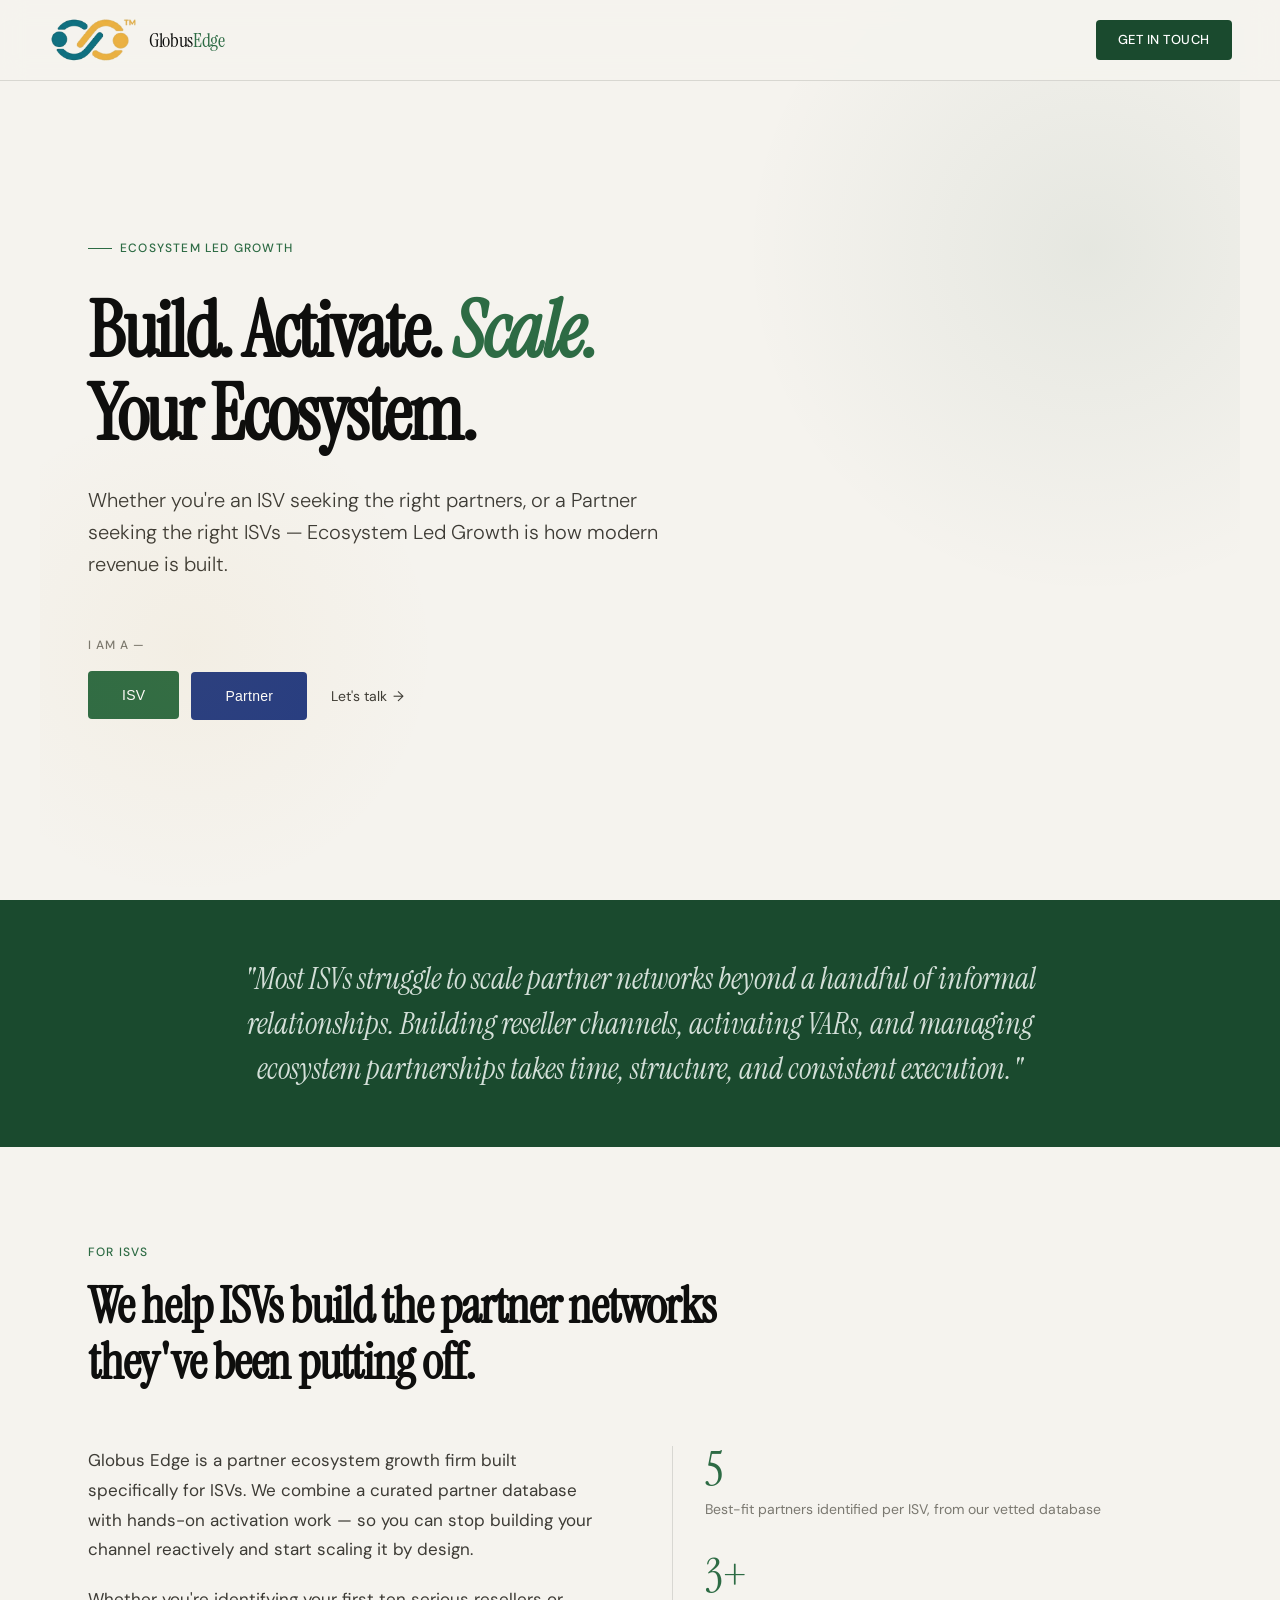
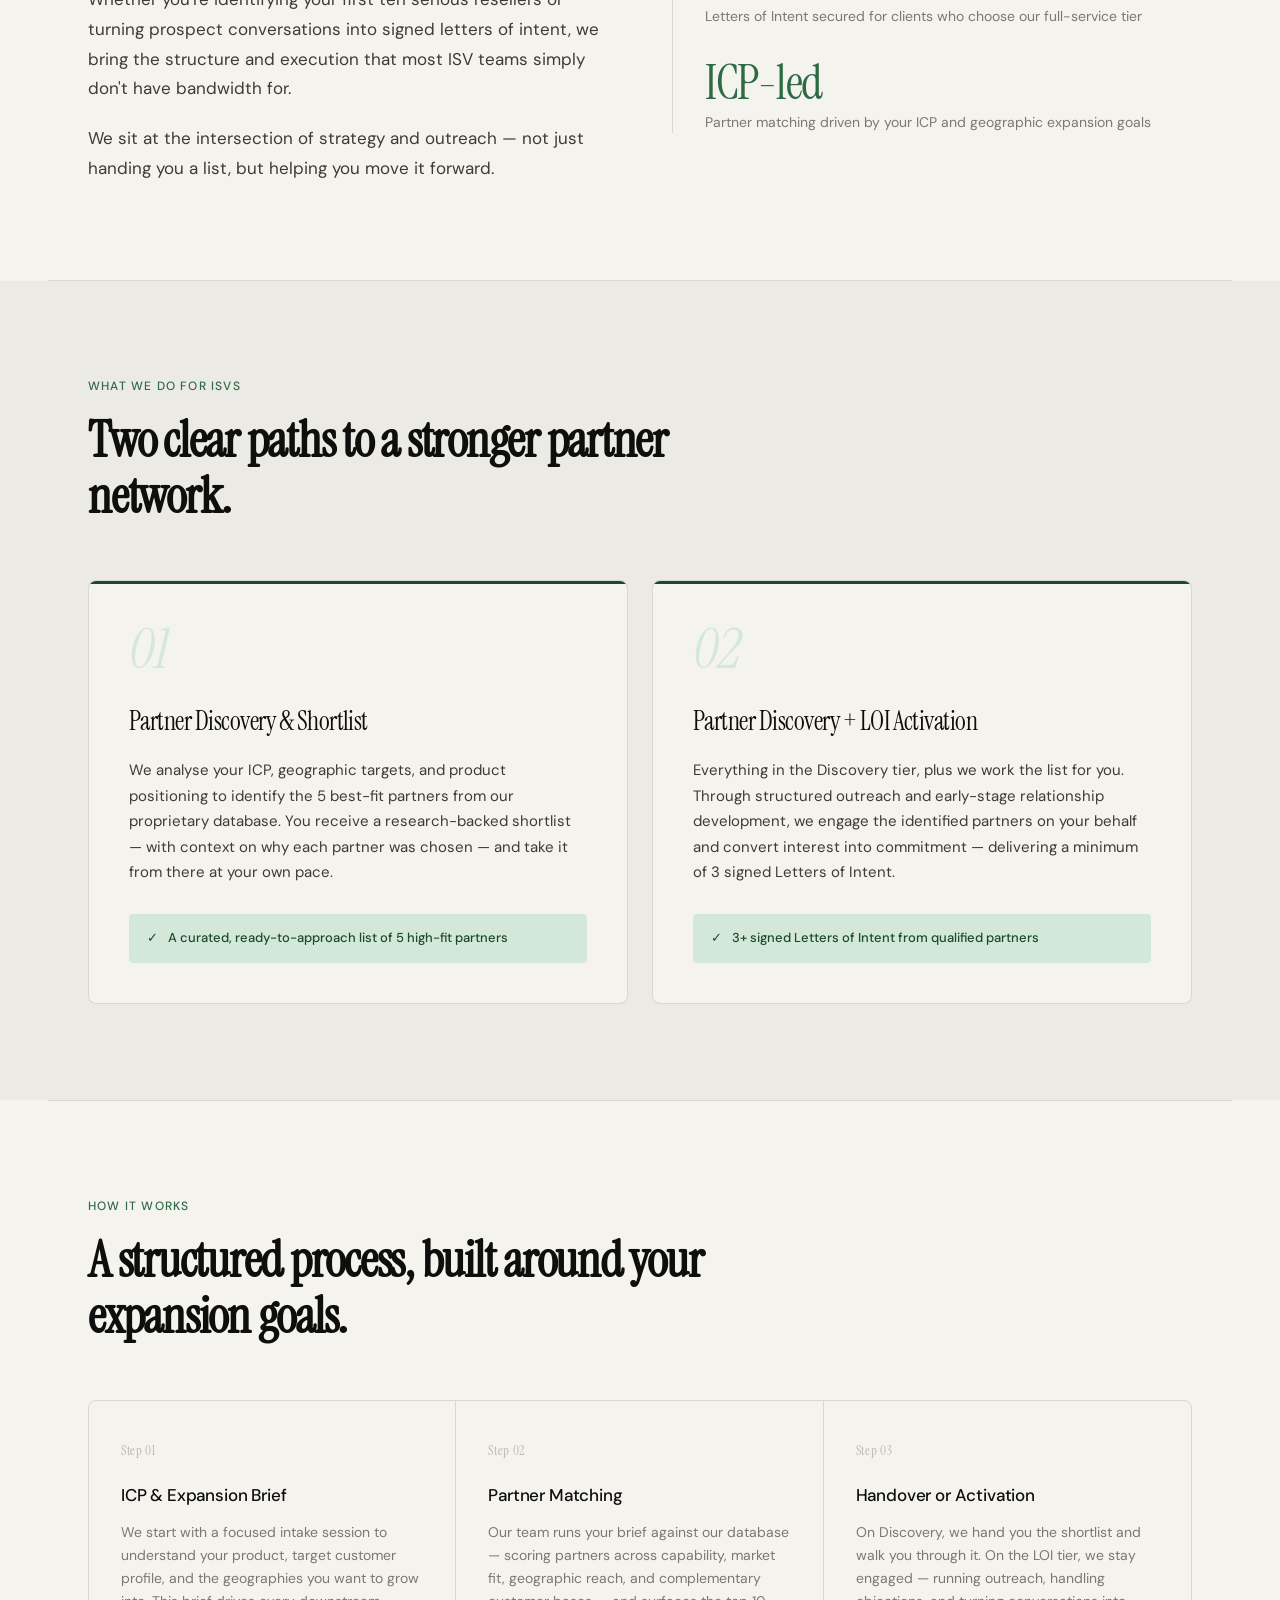
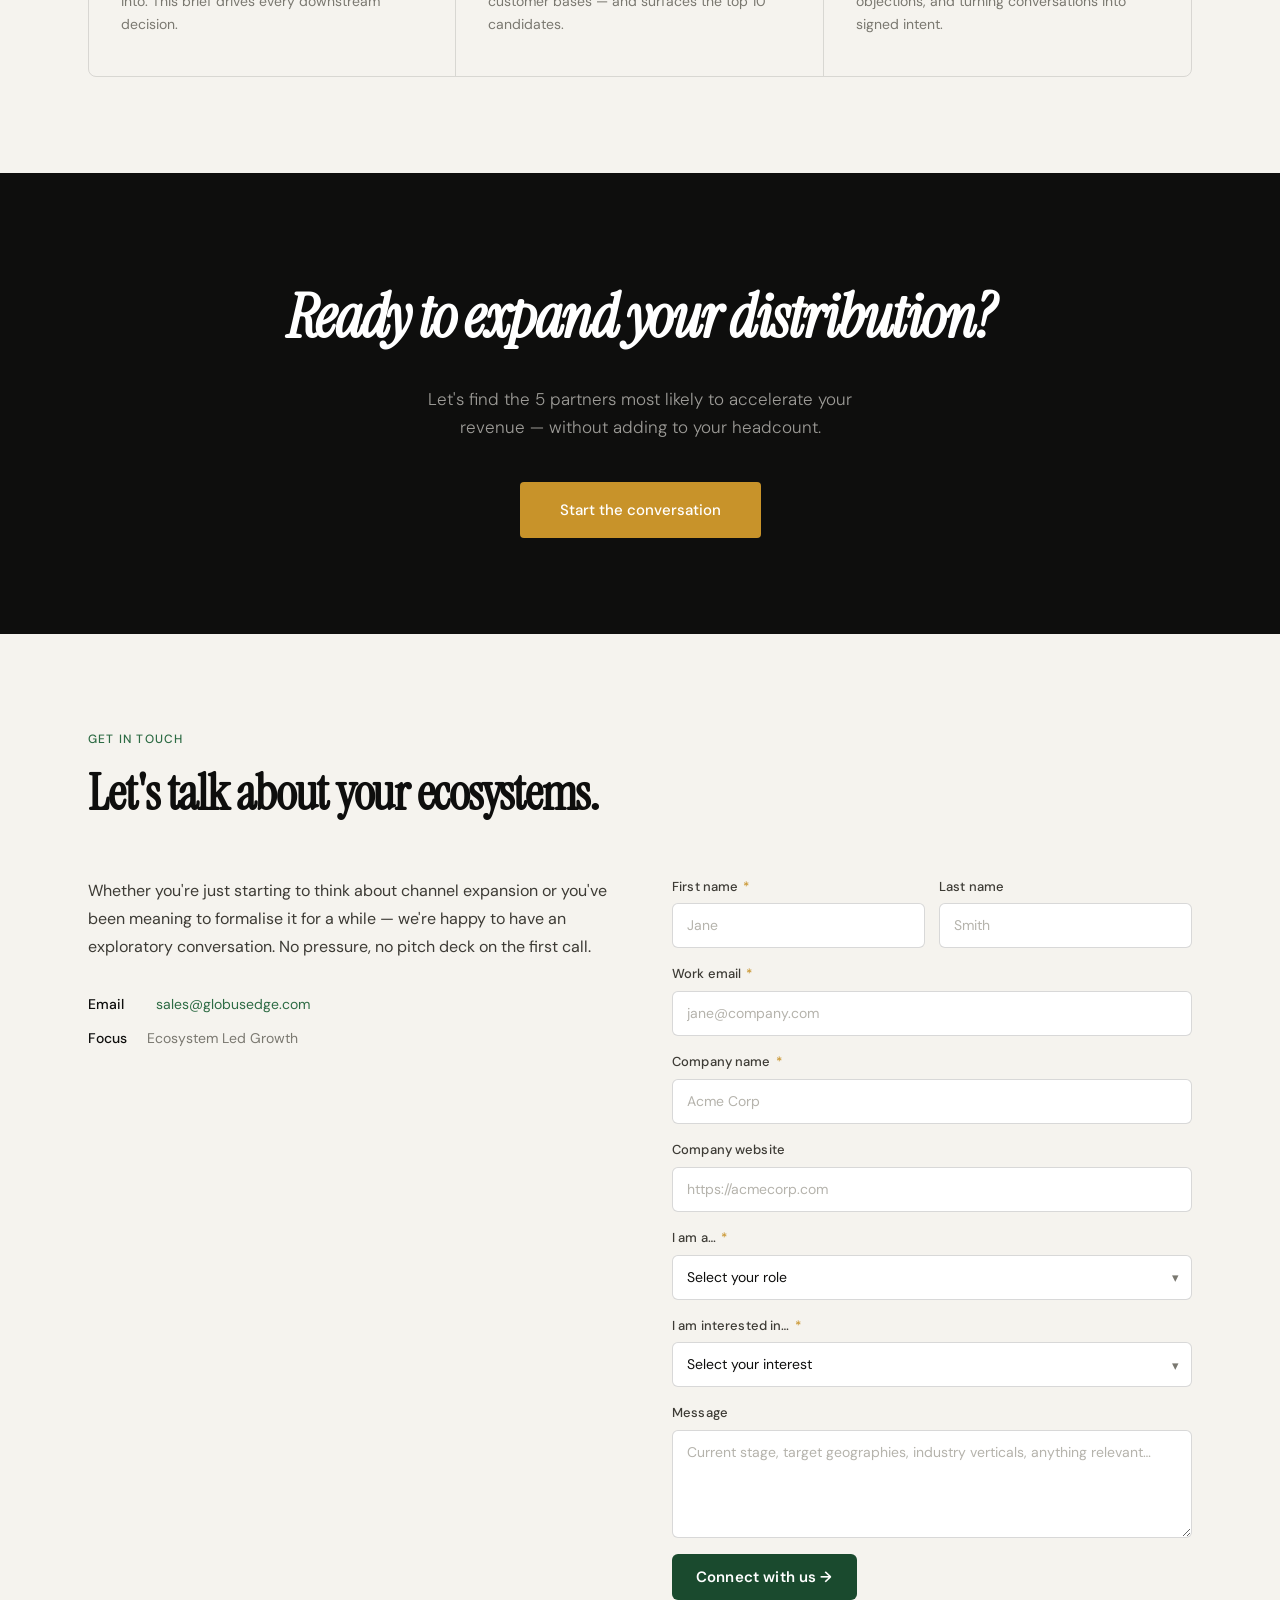
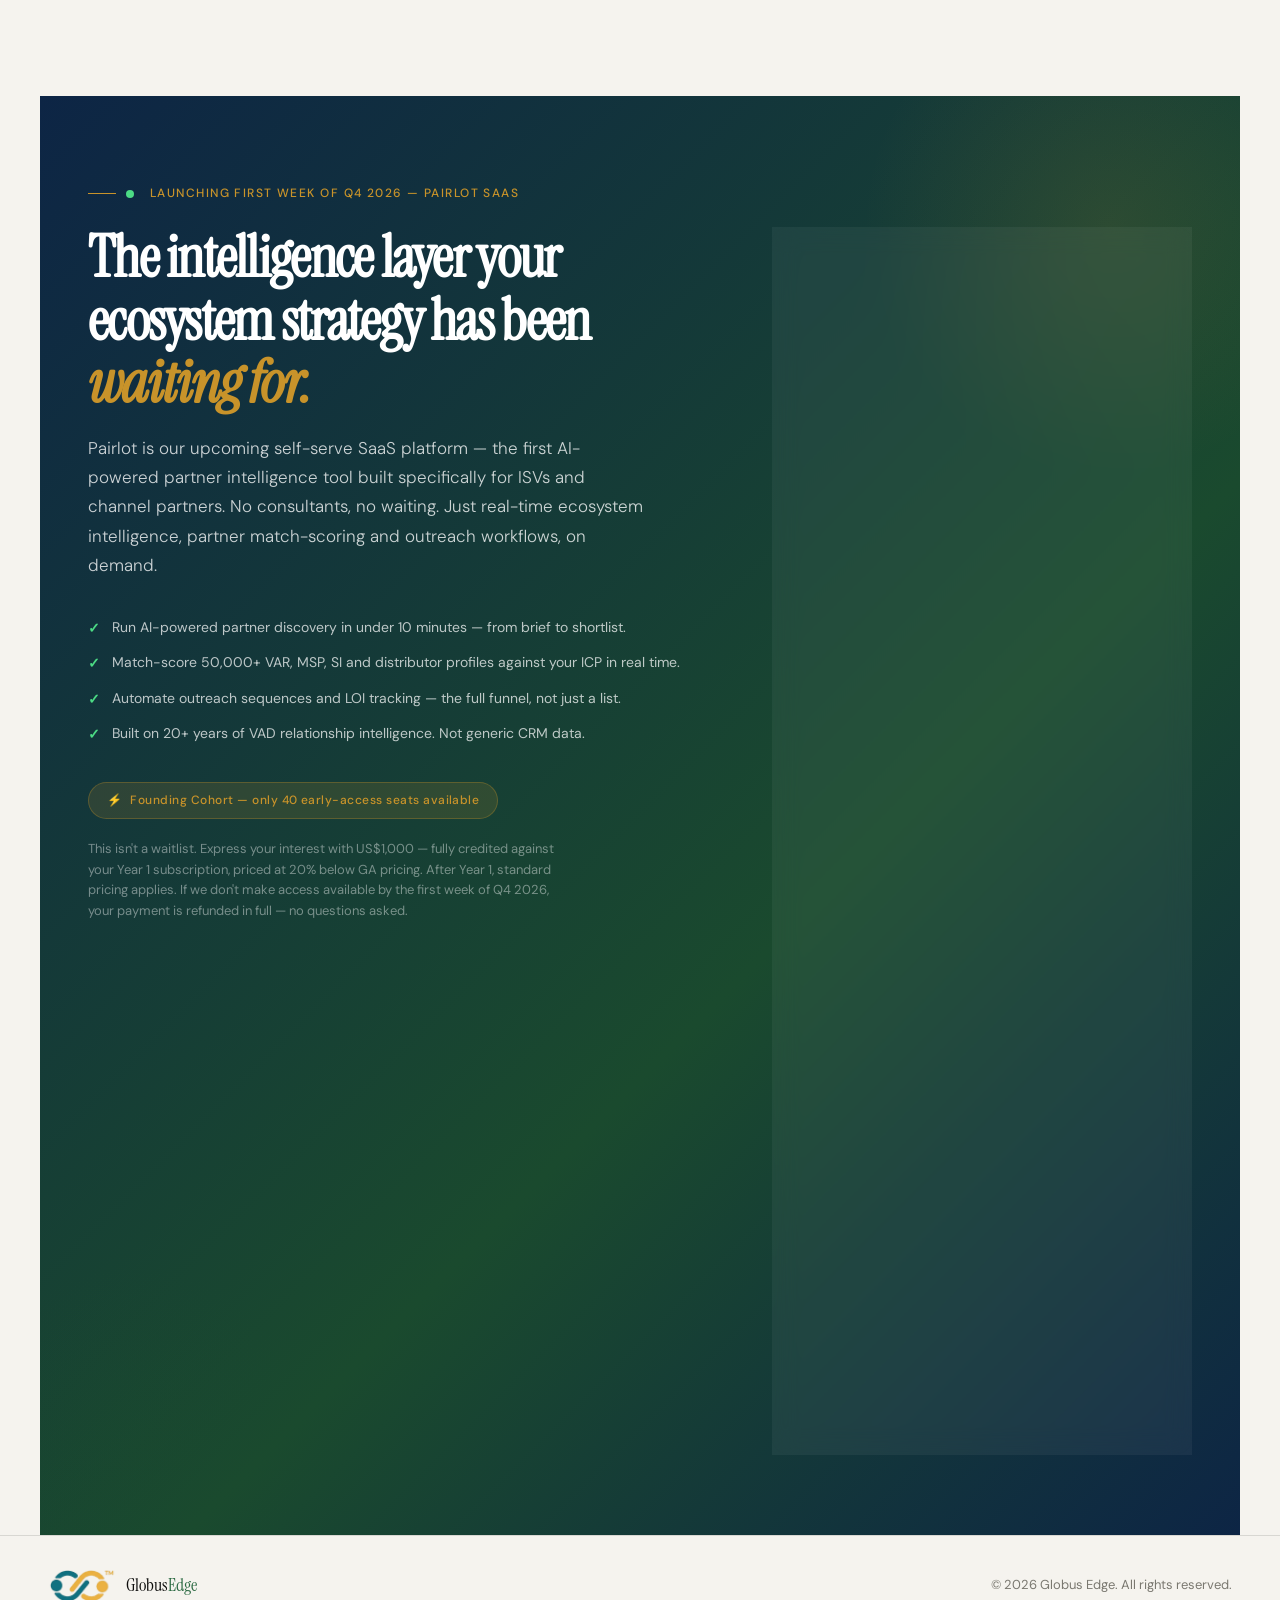
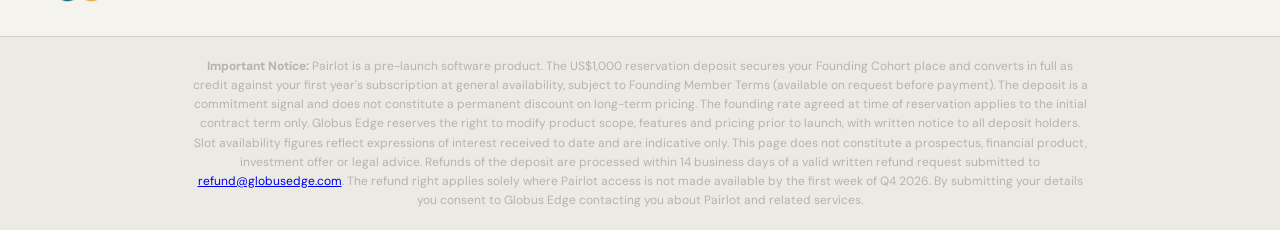
==== commit 188b2406: "Update index.html" ====
--- a/index.html
+++ b/index.html
@@ -970,8 +970,8 @@
   <div class="audience-selector">
     <p class="audience-label">I am a —</p>
     <div class="audience-btns">
-      <button class="btn-audience isv active" onclick="showPanel('isv')">ISV</button>
-      <button class="btn-audience partner" onclick="showPanel('partner')">Partner</button>
+      <button class="btn-audience isv active" onclick="showPanel('isv'); setTimeout(function(){ var a=document.getElementById('about-isv'); if(a){ var t=a.getBoundingClientRect().top+window.scrollY; window.scrollTo({top:t,behavior:'smooth'}); } },100);">ISV</button>
+      <button class="btn-audience partner" onclick="showPanel('partner'); setTimeout(function(){ var a=document.getElementById('about-isv'); if(a){ var t=a.getBoundingClientRect().top+window.scrollY; window.scrollTo({top:t,behavior:'smooth'}); } },100);">Partner</button>
       <a href="#contact" class="btn-talk" style="margin-left:12px;">Let's talk</a>
     </div>
   </div>
@@ -1519,14 +1519,19 @@
 </footer>
 <Script>
   // ── Panel switching ──
-  function showPanel(type) {
+  window.showPanel = function showPanel(type) {
     // Show correct content panel
     document.querySelectorAll('.content-panel').forEach(p => p.classList.remove('active'));
     document.getElementById('panel-' + type).classList.add('active');
-    // Scroll to the top of the selected panel
+    // Scroll to panel — use about-isv position as reference since hidden panels have no position
     setTimeout(function() {
-      document.getElementById('panel-' + type).scrollIntoView({ behavior: 'smooth', block: 'start' });
-    }, 50);
+      // Get position from the ISV panel (always rendered) as anchor
+      var anchor = document.getElementById('about-isv') || document.getElementById('panel-isv');
+      if (anchor) {
+        var top = anchor.getBoundingClientRect().top + window.scrollY;
+        window.scrollTo({ top: top, behavior: 'smooth' });
+      }
+    }, 80);
 
     // Update audience buttons
     document.querySelectorAll('.btn-audience').forEach(b => {
@@ -1536,20 +1541,20 @@
     });
 
     // Update form for context
-    const btn = document.getElementById('formSubmitBtn');
+    const btn = document.querySelector('#ge-contact-form button[type="submit"]');
     const sectionLabel = document.getElementById('contactLabel');
     const contactBody = document.getElementById('contactBody');
 
     if (type === 'partner') {
-      btn.classList.add('blue-btn');
-      document.getElementById('visitorType').value = 'partner';
-      sectionLabel.classList.add('blue');
-      contactBody.textContent = "Whether you're a reseller, VAR, MSP, distributor or SI looking to deepen your ISV portfolio — we're happy to start with an exploratory conversation. No pitch deck on the first call.";
+      if (btn) btn.classList.add('blue-btn');
+      var vtp = document.getElementById('visitorType'); if (vtp) vtp.value = 'partner';
+      if (sectionLabel) sectionLabel.classList.add('blue');
+      if (contactBody) contactBody.textContent = "Whether you're a reseller, VAR, MSP, distributor or SI looking to deepen your ISV portfolio — we're happy to start with an exploratory conversation. No pitch deck on the first call.";
     } else {
-      btn.classList.remove('blue-btn');
-      document.getElementById('visitorType').value = 'isv';
-      sectionLabel.classList.remove('blue');
-      contactBody.textContent = "Whether you're just starting to think about channel expansion or you've been meaning to formalise it for a while — we're happy to have an exploratory conversation. No pressure, no pitch deck on the first call.";
+      if (btn) btn.classList.remove('blue-btn');
+      var vti = document.getElementById('visitorType'); if (vti) vti.value = 'isv';
+      if (sectionLabel) sectionLabel.classList.remove('blue');
+      if (contactBody) contactBody.textContent = "Whether you're just starting to think about channel expansion or you've been meaning to formalise it for a while — we're happy to have an exploratory conversation. No pressure, no pitch deck on the first call.";
     }
     updateInterestOptions();
 
@@ -1591,181 +1596,6 @@
   const thankyouMsg = document.getElementById('thankyouMsg');
   const timerEl = document.getElementById('thankyouTimer');
   const bar = document.getElementById('thankyouBar');
-
-  function showPanel(type) {
-    // Show correct content panel
-    document.querySelectorAll('.content-panel').forEach(p => p.classList.remove('active'));
-    document.getElementById('panel-' + type).classList.add('active');
-    // Scroll to the top of the selected panel
-    setTimeout(function() {
-      document.getElementById('panel-' + type).scrollIntoView({ behavior: 'smooth', block: 'start' });
-    }, 50);
-
-    // Update audience buttons
-    document.querySelectorAll('.btn-audience').forEach(b => {
-      b.classList.remove('inactive');
-      if (!b.classList.contains(type)) b.classList.add('inactive');
-      else b.classList.remove('inactive');
-    });
-
-    // Update form for context
-    const btn = document.getElementById('formSubmitBtn');
-    const sectionLabel = document.getElementById('contactLabel');
-    const contactBody = document.getElementById('contactBody');
-
-    if (type === 'partner') {
-      btn.classList.add('blue-btn');
-      document.getElementById('visitorType').value = 'partner';
-      sectionLabel.classList.add('blue');
-      contactBody.textContent = "Whether you're a reseller, VAR, MSP, distributor or SI looking to deepen your ISV portfolio — we're happy to start with an exploratory conversation. No pitch deck on the first call.";
-    } else {
-      btn.classList.remove('blue-btn');
-      document.getElementById('visitorType').value = 'isv';
-      sectionLabel.classList.remove('blue');
-      contactBody.textContent = "Whether you're just starting to think about channel expansion or you've been meaning to formalise it for a while — we're happy to have an exploratory conversation. No pressure, no pitch deck on the first call.";
-    }
-    updateInterestOptions();
-
-    // Smooth scroll cue - briefly highlight the form area isn't needed, just update
-  }
-
-  // ── Dynamic interest options ──
-  const ISV_OPTIONS = [
-    { value: 'discovery', label: 'Partner Discovery & Shortlist' },
-    { value: 'loi', label: 'Partner Discovery + LOI Activation' },
-    { value: 'explore', label: 'Just exploring — tell me more' },
-  ];
-  const PARTNER_OPTIONS = [
-    { value: 'isv-discovery', label: 'ISV Discovery & Shortlist' },
-    { value: 'isv-activation', label: 'ISV Discovery + Partnership Activation' },
-    { value: 'explore', label: 'Just exploring — tell me more' },
-  ];
-
-  function updateInterestOptions() {
-  const vtEl = document.getElementById('visitorType');
-  const sel = document.getElementById('interestSelect');
-  if (!vtEl || !sel) return;
-  const vt = vtEl.value;
-  const opts = vt === 'partner' ? PARTNER_OPTIONS : ISV_OPTIONS;
-  sel.innerHTML = '<option value="">Select a service...</option>';
-  opts.forEach(o => {
-    const opt = document.createElement('option');
-    opt.value = o.value; opt.textContent = o.label;
-    sel.appendChild(opt);
-  });
-}
-
-  const visitorTypeEl = document.getElementById('visitorType');
-  if (visitorTypeEl) visitorTypeEl.addEventListener('change', updateInterestOptions);
-  updateInterestOptions();
-
-  // ── Form submit + Thank You ──
-  const overlay = document.getElementById('thankyouOverlay');
-  const thankyouMsg = document.getElementById('thankyouMsg');
-  const timerEl = document.getElementById('thankyouTimer');
-  const bar = document.getElementById('thankyouBar');
-
-  // ══════════════════════════════════════════════════════
-  // SHARED FORM VALIDATION — used by all three forms
-  // ══════════════════════════════════════════════════════
-  function _hasVowel(str) { return /[aeiouAEIOU]/.test(str); }
-  function _isMash(str) {
-    if (!_hasVowel(str)) return true;
-    if (/[^aeiou\s]{5,}/i.test(str)) return true;
-    if (/(.)\1\1/.test(str)) return true;
-    return false;
-  }
-  function _fakeDomain(domain) {
-    var part = domain.split('.')[0];
-    return (!_hasVowel(part) || part.length < 3 || _isMash(part));
-  }
-  function _fakeUser(user) {
-    return (!_hasVowel(user) || _isMash(user) || user.length < 3);
-  }
-  var _blockedDomains = ['gmail.com','yahoo.com','hotmail.com','outlook.com','icloud.com','aol.com','protonmail.com','mail.com','ymail.com','live.com','msn.com','googlemail.com','yahoo.co.in','yahoo.co.uk','rediffmail.com','hotmail.co.uk'];
-  var _emailRegex = /^[^\s@]+@[^\s@]+\.[^\s@]{2,}$/;
-  var _nameRegex  = /^[a-zA-Z\u00C0-\u024F][a-zA-Z\s\-\'\u00C0-\u024F]{1,}$/;
-
-  // Returns error string or null if valid
-  function validateFormFields(fields) {
-    for (var i = 0; i < fields.length; i++) {
-      var f = fields[i];
-      var el = f.el; if (!el) continue;
-      var val = el.value.trim();
-
-      // Required check
-      if (f.required && !val) {
-        el.style.borderColor = '#e8621a'; el.focus();
-        alert(f.label + ' is required.'); return false;
-      }
-      if (!val) continue; // optional and empty — skip
-      el.style.borderColor = '';
-
-      // Name check
-      if (f.type === 'name') {
-        if (!_nameRegex.test(val) || _isMash(val) || val.length < 2) {
-          el.style.borderColor = '#e8621a'; el.focus();
-          alert('Please enter a valid ' + f.label.toLowerCase() + '.'); return false;
-        }
-      }
-
-      // Email check
-      if (f.type === 'email') {
-        var ev = val.toLowerCase();
-        if (!_emailRegex.test(ev)) {
-          el.style.borderColor = '#e8621a'; el.focus();
-          alert('Please enter a valid email address.'); return false;
-        }
-        var parts  = ev.split('@');
-        var user   = parts[0];
-        var domain = parts[1];
-        if (_blockedDomains.indexOf(domain) > -1) {
-          el.style.borderColor = '#e8621a'; el.focus();
-          alert('Please use your work email, not a personal address.'); return false;
-        }
-        if (_fakeUser(user)) {
-          el.style.borderColor = '#e8621a'; el.focus();
-          alert('This email does not look valid. Please use your real work email.'); return false;
-        }
-        if (_fakeDomain(domain.split('.')[0])) {
-          el.style.borderColor = '#e8621a'; el.focus();
-          alert('This email domain does not look valid. Please use your real work email.'); return false;
-        }
-      }
-
-      // Text mash check (company, message, job title)
-      if (f.type === 'text' && val.length > 1 && _isMash(val)) {
-        el.style.borderColor = '#e8621a'; el.focus();
-        alert('Please enter a valid ' + f.label.toLowerCase() + '.'); return false;
-      }
-    }
-    return true; // all passed
-  }
-
-  function resetForm() {
-    overlay.classList.remove('visible');
-    document.getElementById('ge-contact-form').reset();
-    updateInterestOptions();
-    document.getElementById('contact').scrollIntoView({ behavior: 'smooth' });
-  }
-
-  // ── Scroll animations ──
-  const observer = new IntersectionObserver((entries) => {
-    entries.forEach(entry => {
-      if (entry.isIntersecting) {
-        entry.target.style.opacity = '1';
-        entry.target.style.transform = 'translateY(0)';
-      }
-    });
-  }, { threshold: 0.08 });
-
-  document.querySelectorAll('.service-card, .process-step, .elg-pillar, .stat-item').forEach(el => {
-    el.style.opacity = '0';
-    el.style.transform = 'translateY(16px)';
-    el.style.transition = 'opacity 0.5s ease, transform 0.5s ease';
-    observer.observe(el);
-  });
-
   // ── Timed Popups — content driven by /popups.json ──
   (function() {
 
@@ -1992,7 +1822,7 @@
         '</div>';
     };
 
-    fetch('/popups.json?v=' + Date.now())
+    fetch('/popups.json')
       .then(function(r) { return r.json(); })
       .then(function(data) {
 
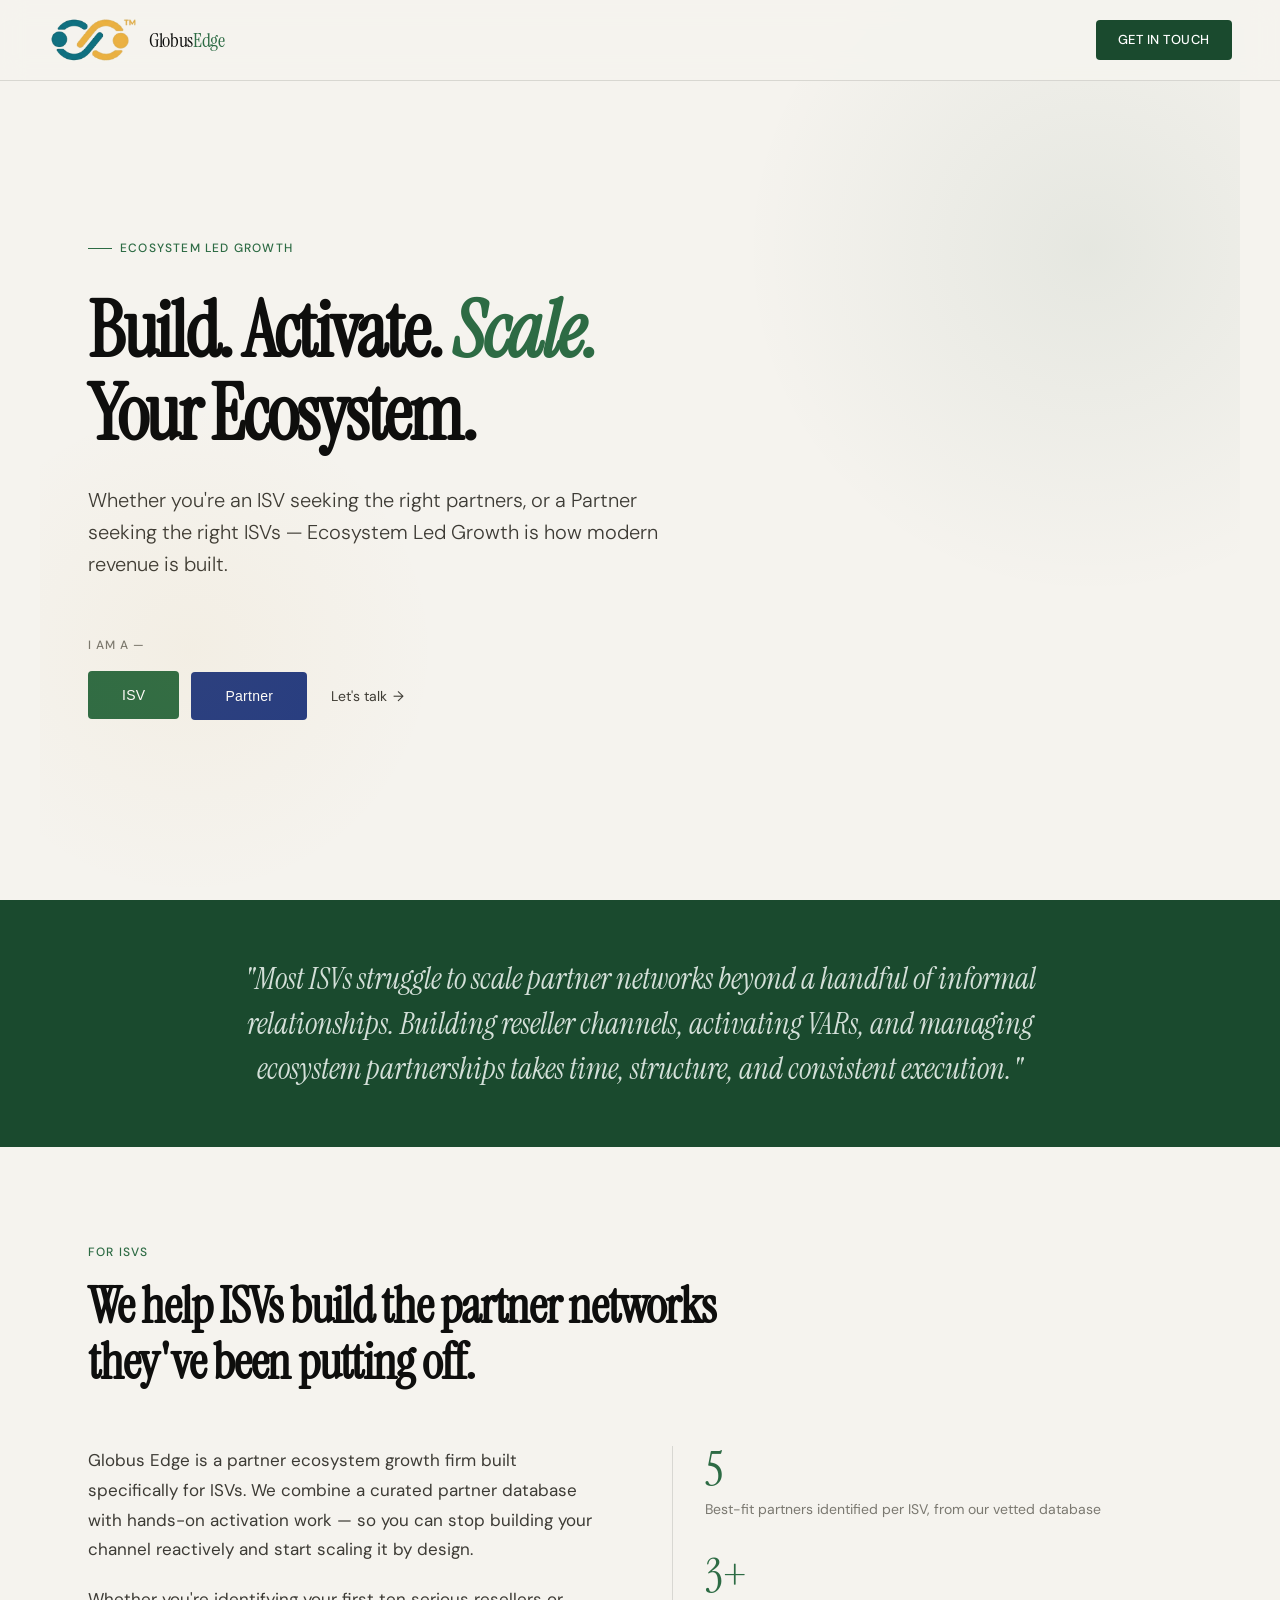
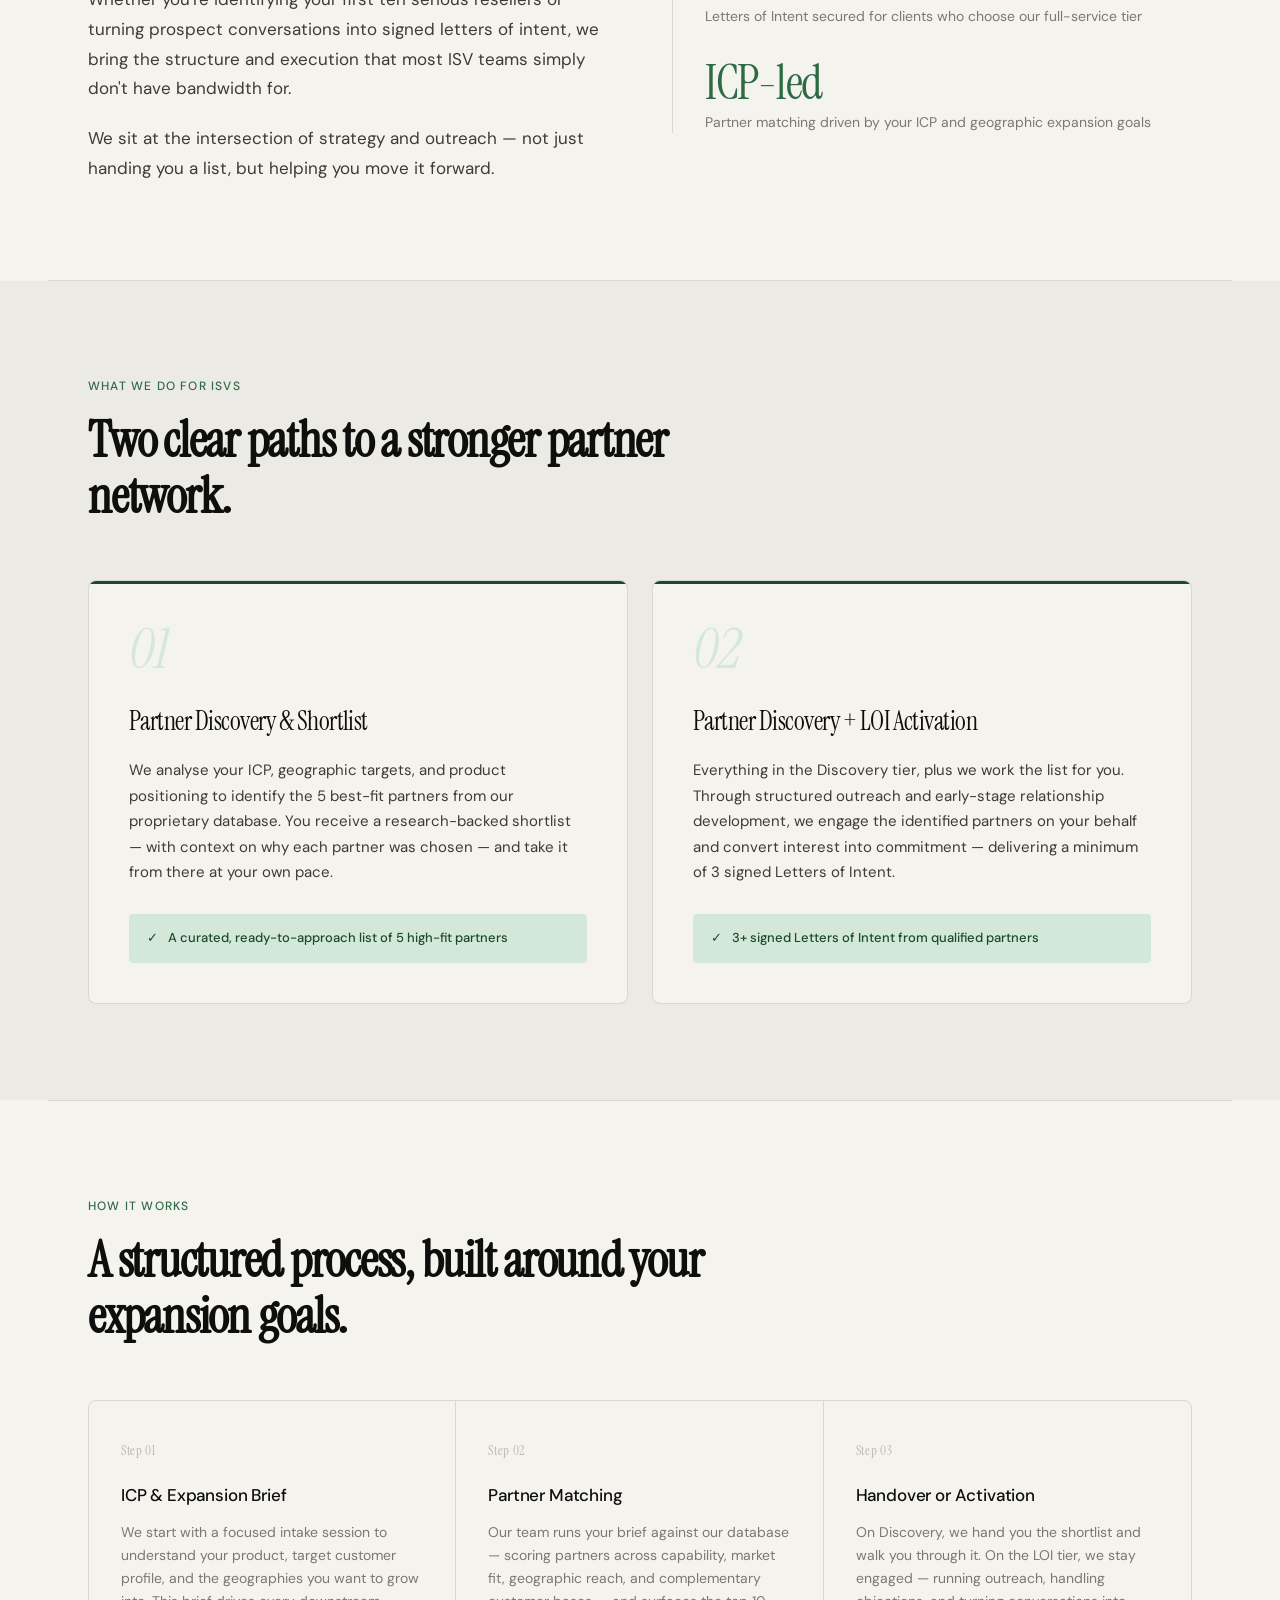
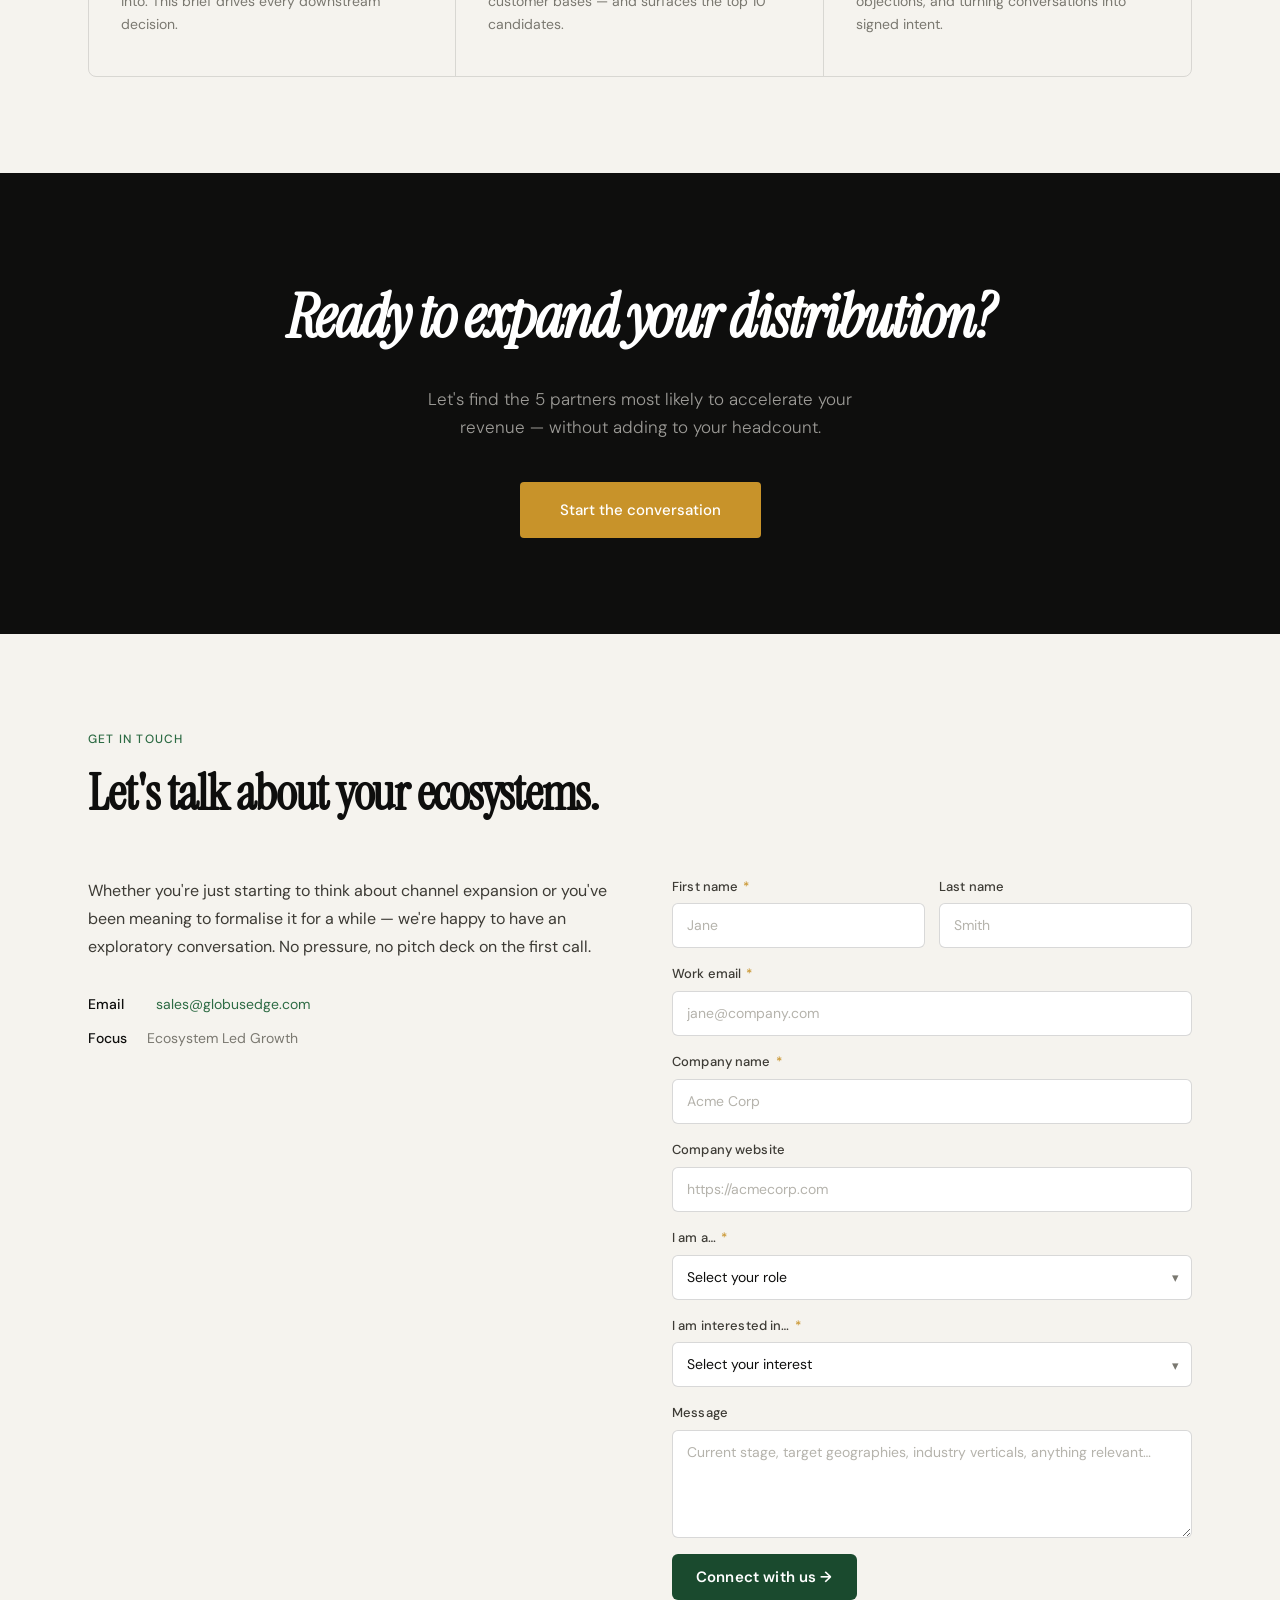
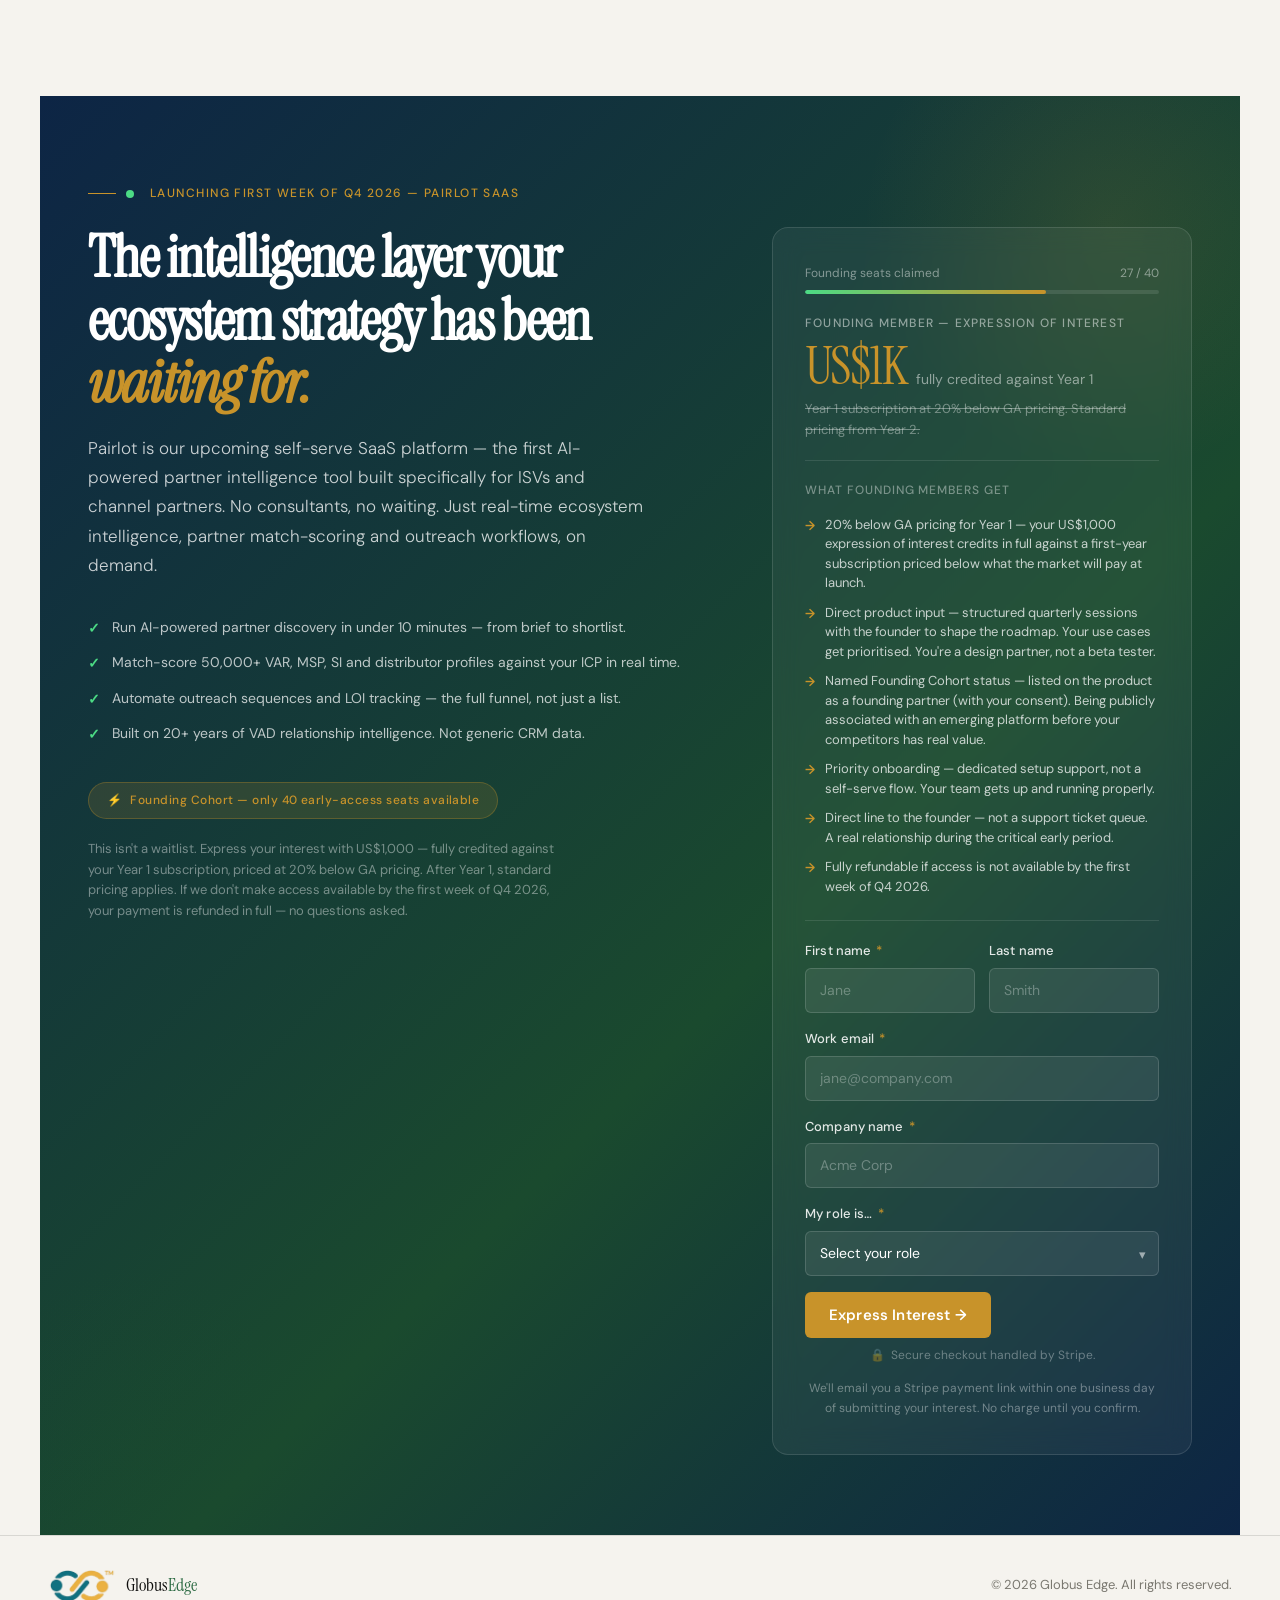
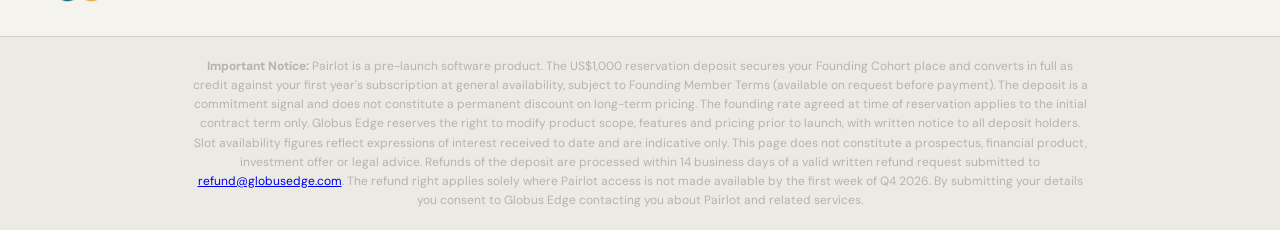
==== commit 9db0e76c: "Update index.html" ====
--- a/index.html
+++ b/index.html
@@ -1523,12 +1523,11 @@
     // Show correct content panel
     document.querySelectorAll('.content-panel').forEach(p => p.classList.remove('active'));
     document.getElementById('panel-' + type).classList.add('active');
-    // Scroll to panel — use about-isv position as reference since hidden panels have no position
+    // Scroll to correct panel — read position AFTER panel is made active
     setTimeout(function() {
-      // Get position from the ISV panel (always rendered) as anchor
-      var anchor = document.getElementById('about-isv') || document.getElementById('panel-isv');
-      if (anchor) {
-        var top = anchor.getBoundingClientRect().top + window.scrollY;
+      var target = document.getElementById('panel-' + type);
+      if (target) {
+        var top = target.getBoundingClientRect().top + window.scrollY;
         window.scrollTo({ top: top, behavior: 'smooth' });
       }
     }, 80);
@@ -1635,7 +1634,7 @@
         '<div class="popup2-price-row"><span class="popup2-price-now" style="font-size:38px;">' + cfg.price + '</span></div>' +
         '<p class="popup2-price-note">' + cfg.price_note + '</p>' +
         '<ul class="popup2-perks">' + perksHTML + '</ul>' +
-        '<button class="popup2-cta" onclick="window.popup2ShowForm()">Connect</button>' +
+        '<a class="popup2-cta" href="/partnership-activation.html" target="_blank" rel="noopener">Request Partnership Activation</a>' +
         '<div class="popup2-timer-bar-wrap" style="margin-top:14px;"><div class="popup2-timer-bar" id="popup2Bar"></div></div>';
     }
 
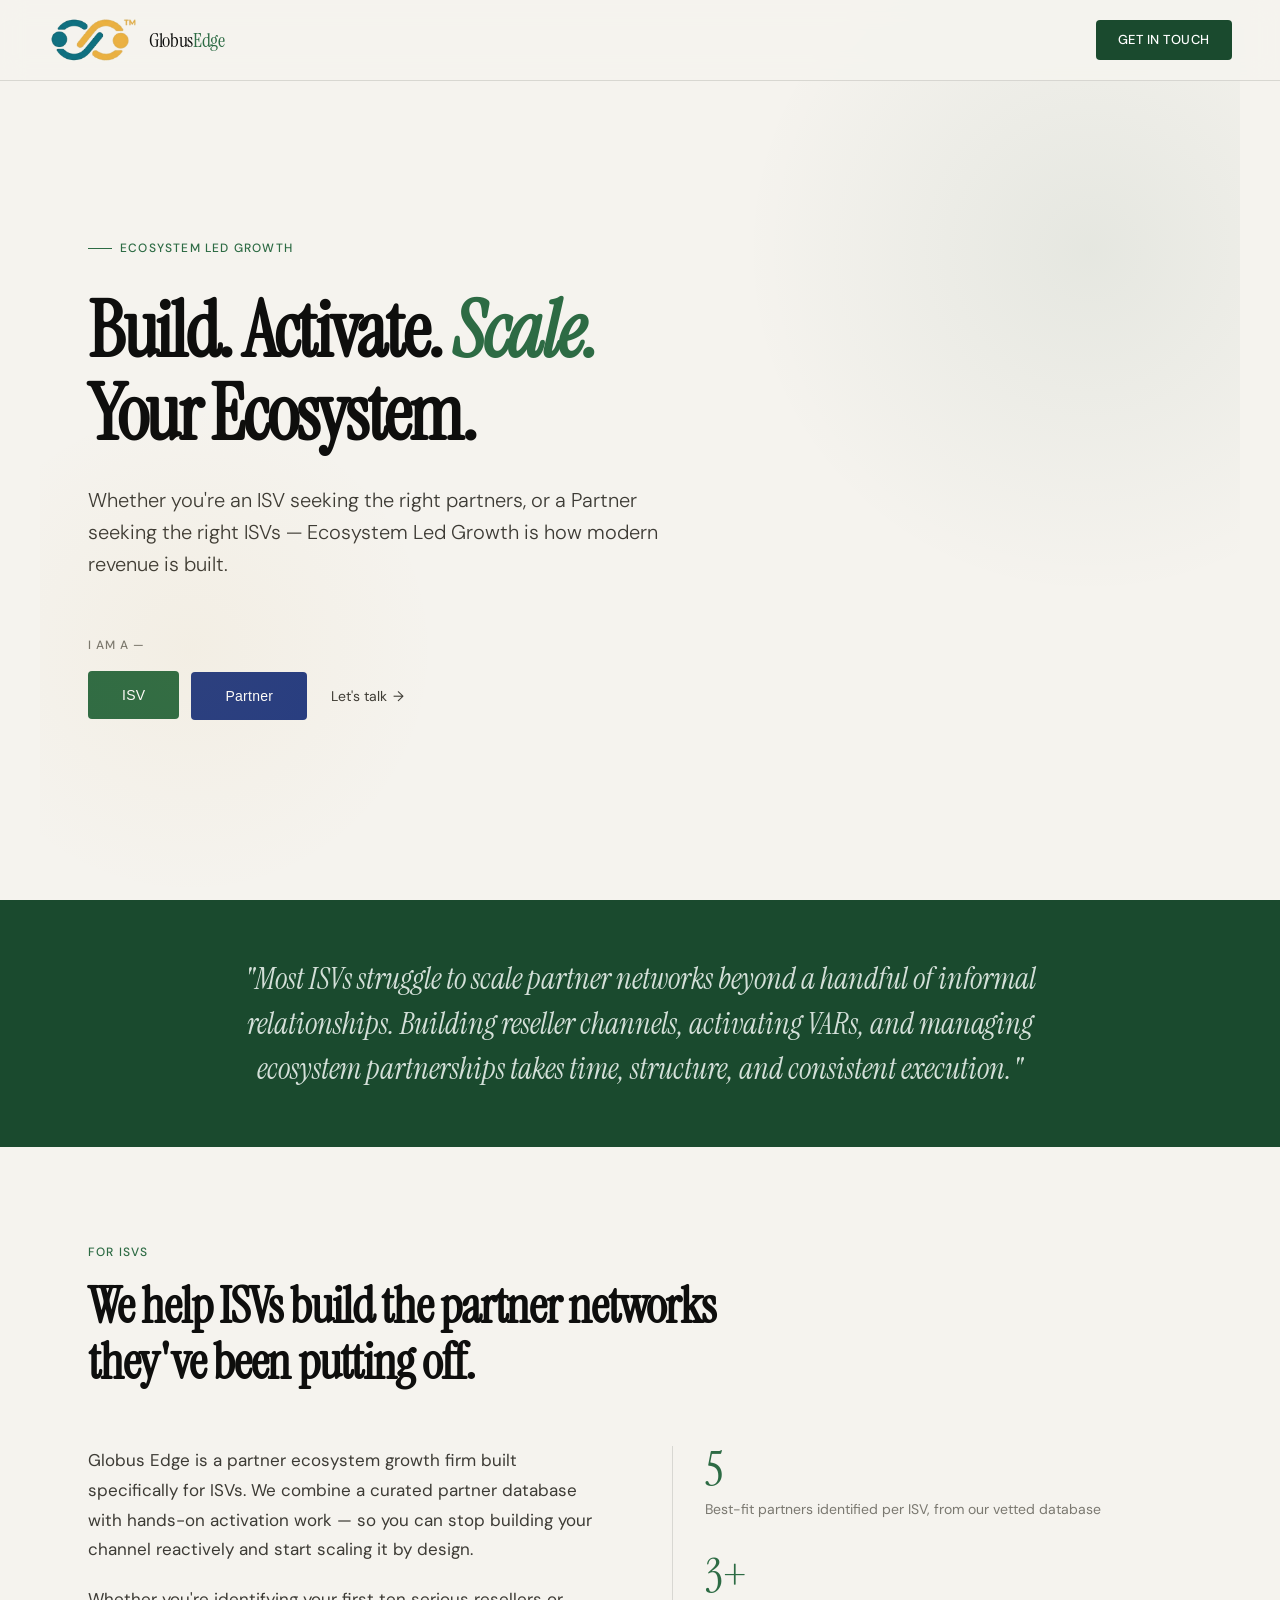
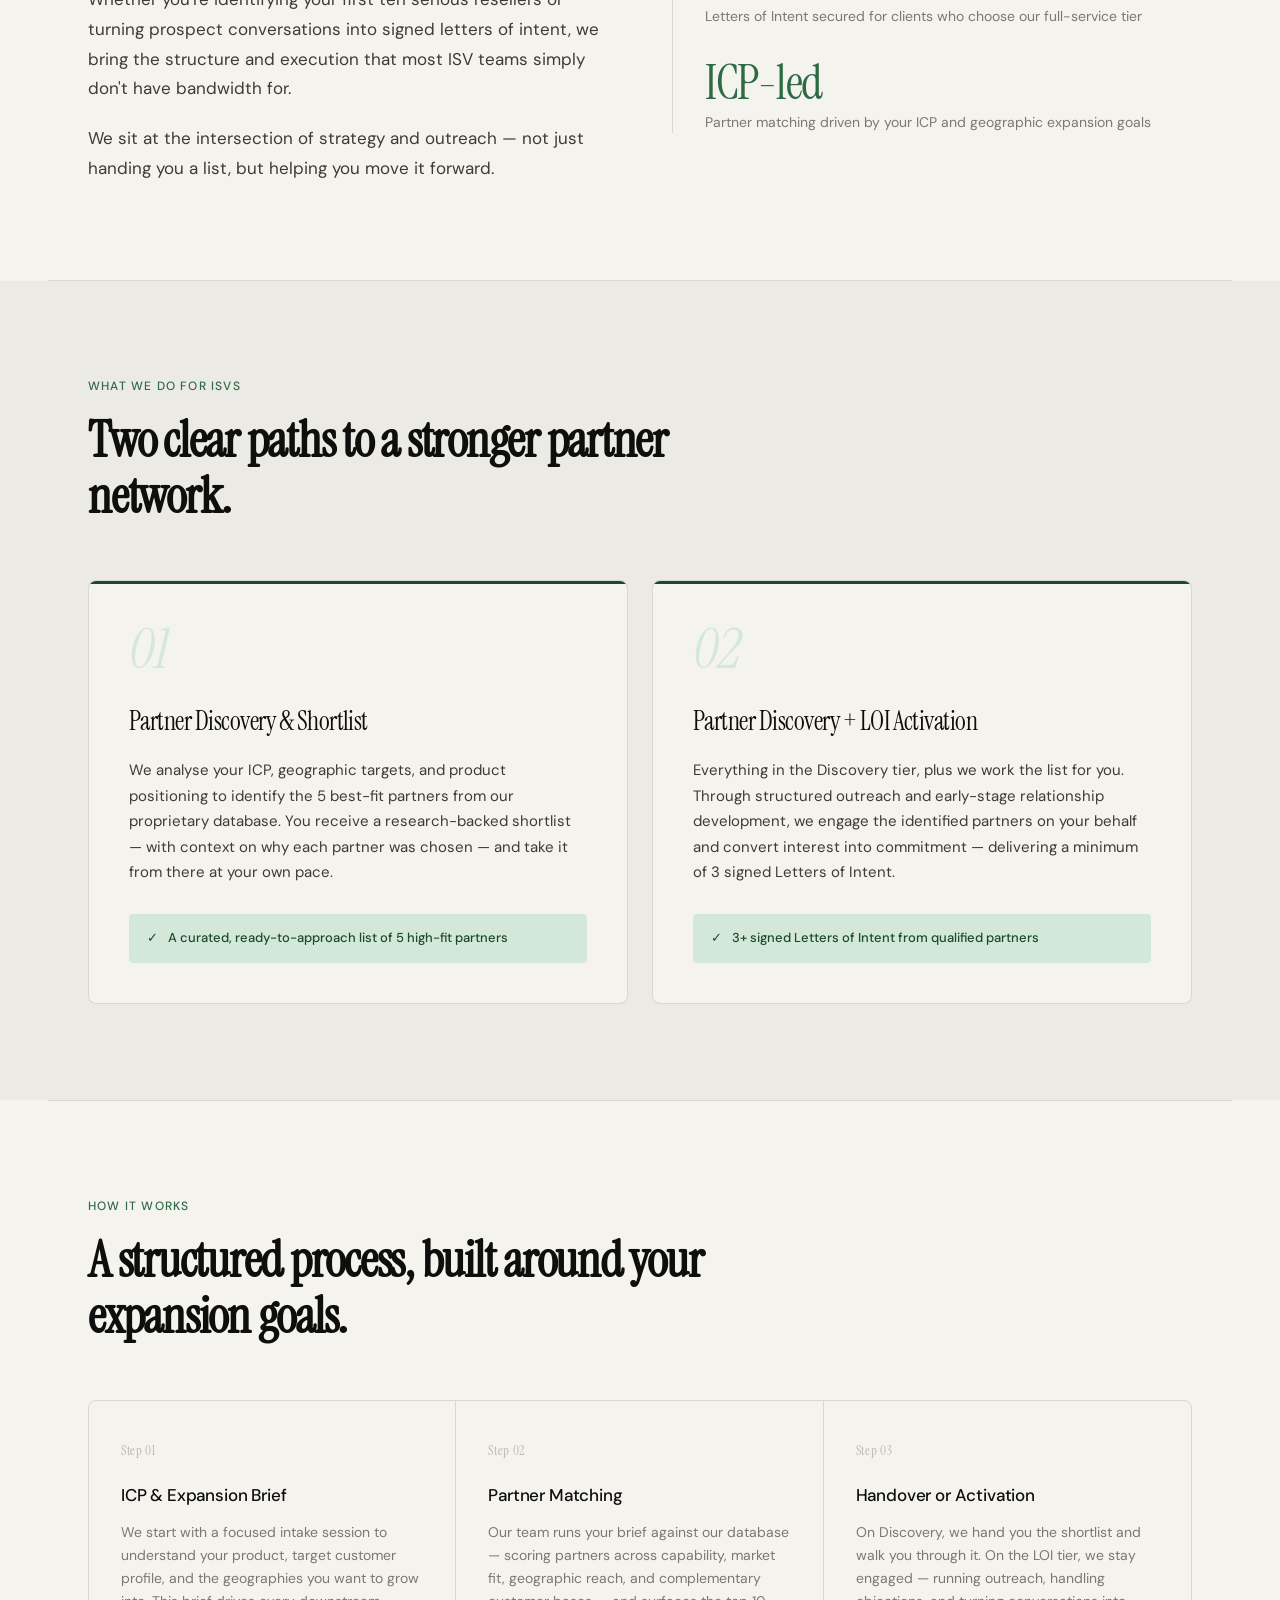
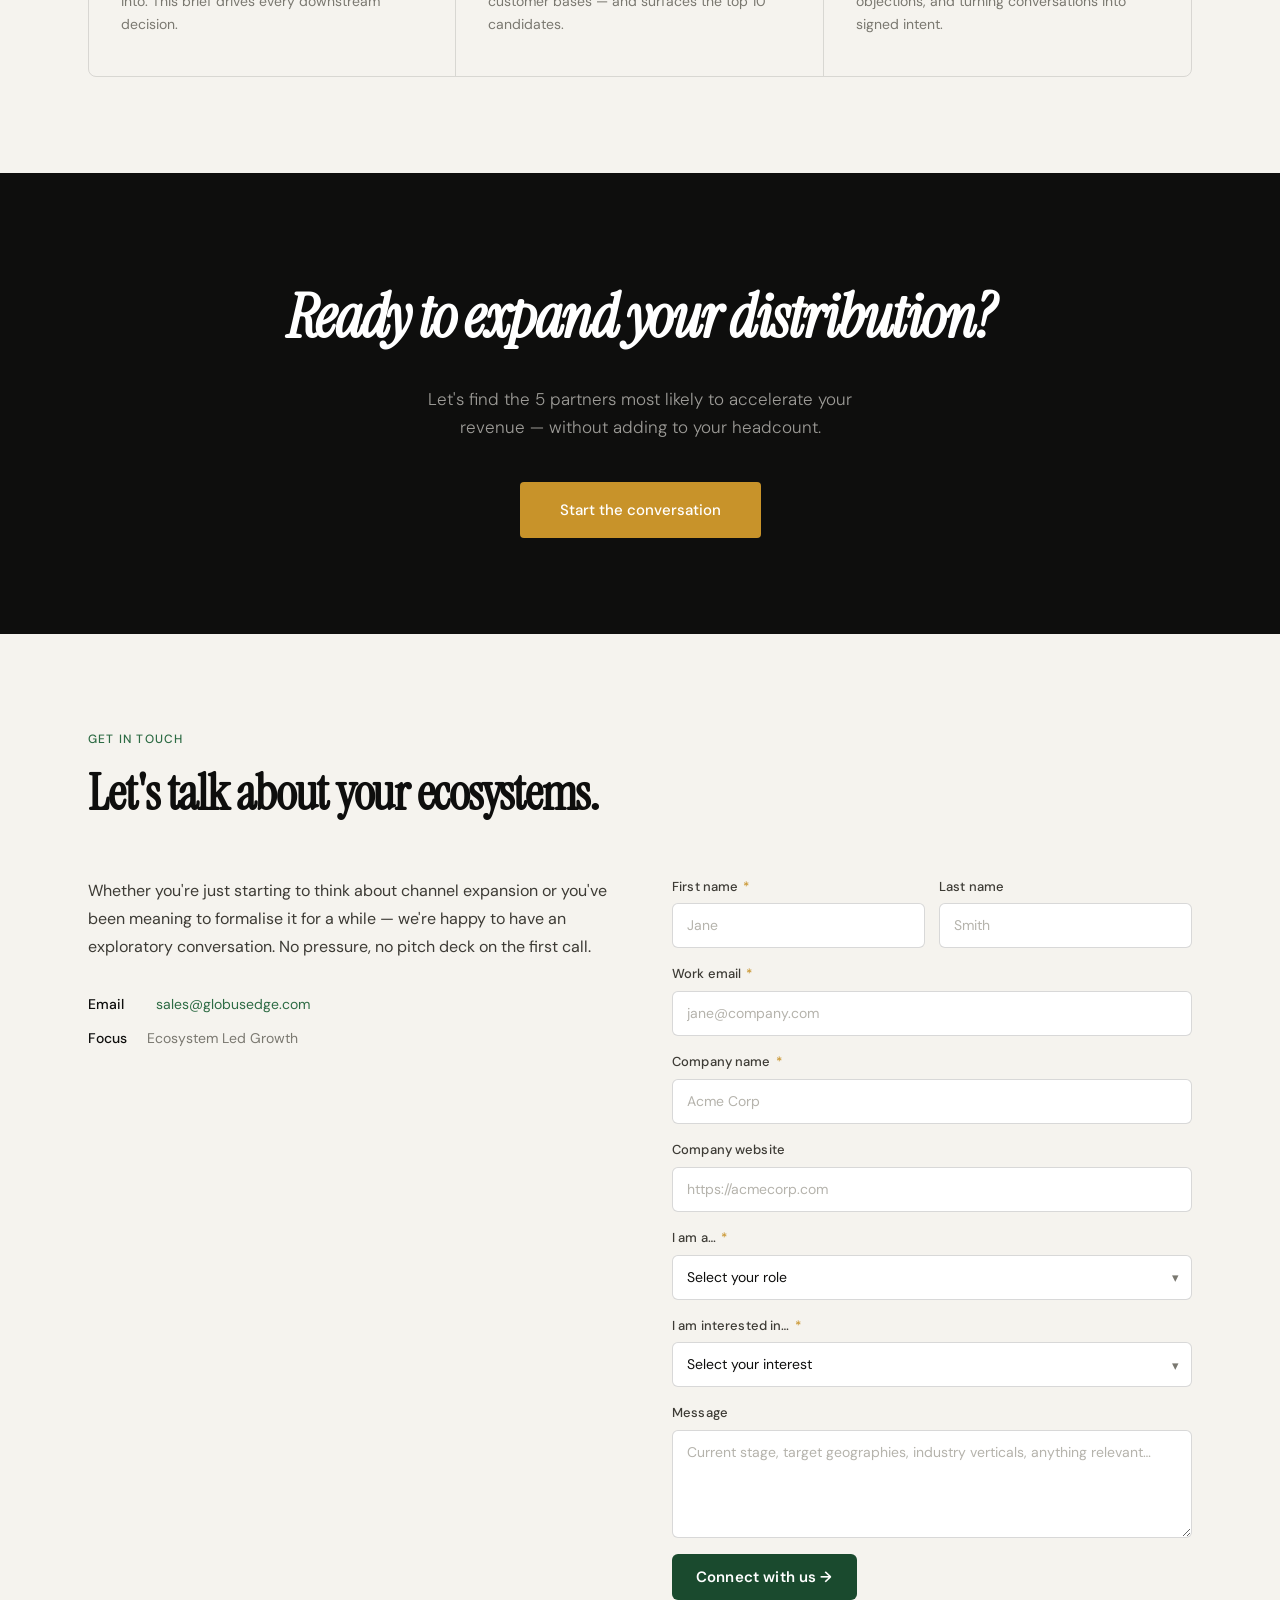
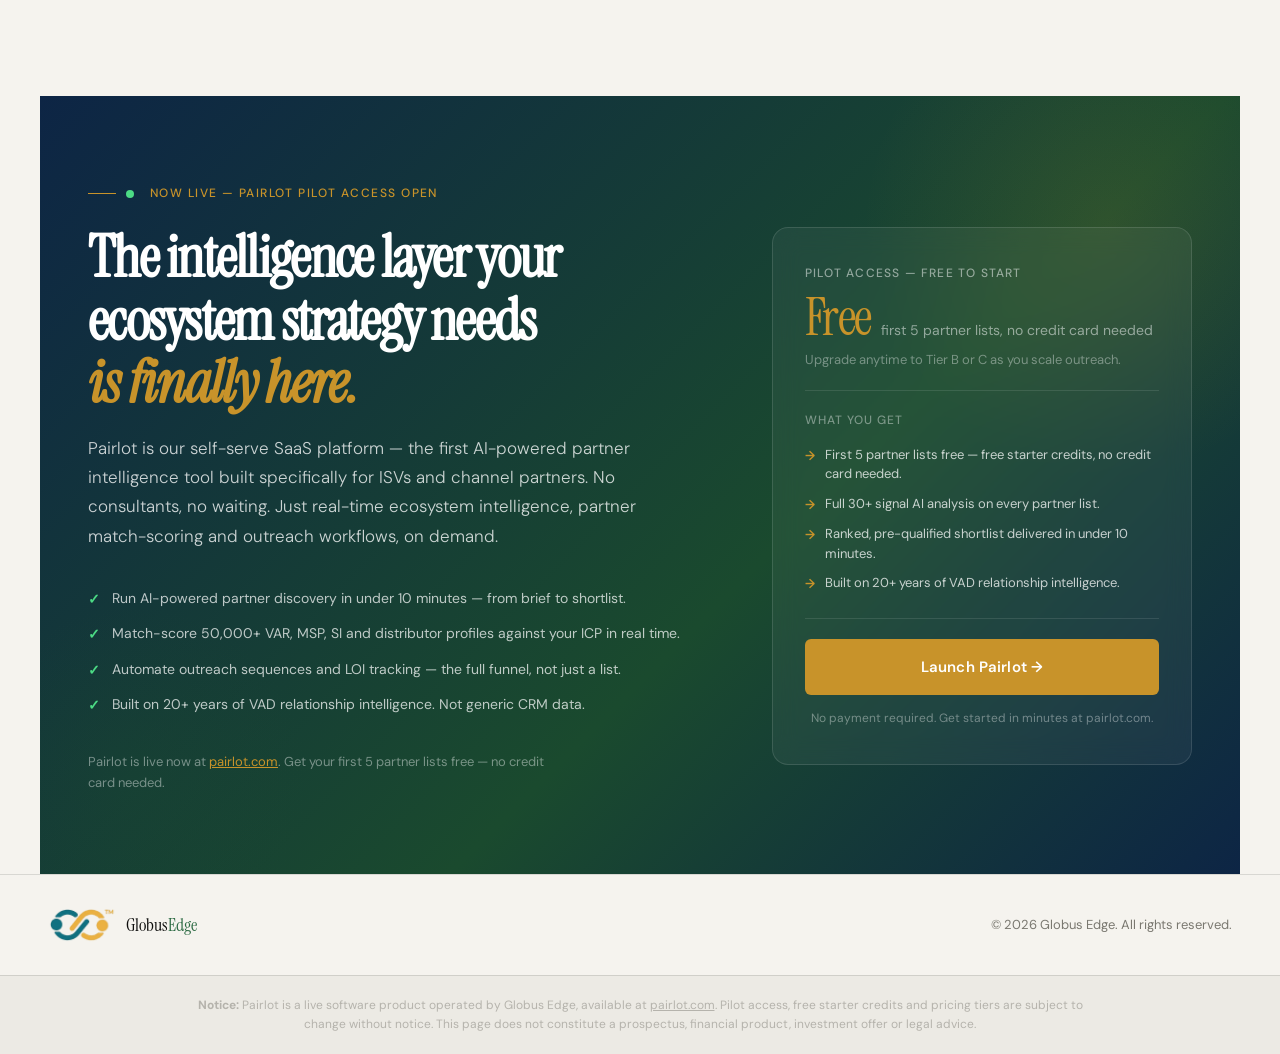
==== commit ee1ffe25: "Update index.html" ====
--- a/index.html
+++ b/index.html
@@ -1330,14 +1330,14 @@
 </section>
 
 <!-- ═══════════════════════════════════════════
-     Pairlot SAAS — EARLY ACCESS
+     Pairlot SAAS — LIVE / PILOT ACCESS
 ═══════════════════════════════════════════ -->
 <section class="Pairlot-banner" id="Pairlot">
   <div class="Pairlot-inner piq-inner">
 
     <div class="piq-eyebrow">
       <span class="piq-pulse"></span>
-      Launching First Week of Q4 2026 — Pairlot SaaS
+      Now Live — Pairlot Pilot Access Open
     </div>
 
     <div class="piq-grid">
@@ -1345,11 +1345,11 @@
       <div>
         <h2 class="piq-title">
           The intelligence layer your<br>
-          ecosystem strategy has been<br>
-          <em>waiting for.</em>
+          ecosystem strategy needs<br>
+          <em>is finally here.</em>
         </h2>
         <p class="piq-body">
-          Pairlot is our upcoming self-serve SaaS platform — the first AI-powered partner intelligence tool built specifically for ISVs and channel partners. No consultants, no waiting. Just real-time ecosystem intelligence, partner match-scoring and outreach workflows, on demand.
+          Pairlot is our self-serve SaaS platform — the first AI-powered partner intelligence tool built specifically for ISVs and channel partners. No consultants, no waiting. Just real-time ecosystem intelligence, partner match-scoring and outreach workflows, on demand.
         </p>
 
         <div class="piq-proof">
@@ -1359,150 +1359,42 @@
           <div class="piq-proof-item">Built on 20+ years of VAD relationship intelligence. Not generic CRM data.</div>
         </div>
 
-        <div class="piq-scarcity">
-          <span>⚡</span>
-          Founding Cohort — only 40 early-access seats available
-        </div>
-
         <p style="font-size: 13px; color: rgba(255,255,255,0.42); margin-top: 20px; max-width: 480px; line-height: 1.6;">
-          This isn't a waitlist. Express your interest with US$1,000 — fully credited against your Year 1 subscription, priced at 20% below GA pricing. After Year 1, standard pricing applies. If we don't make access available by the first week of Q4 2026, your payment is refunded in full — no questions asked.
+          Pairlot is live now at <a href="https://pairlot.com" target="_blank" style="color: var(--gold);">pairlot.com</a>. Get your first 5 partner lists free — no credit card needed.
         </p>
       </div>
 
       <!-- RIGHT: Card + Form -->
       <div>
         <div class="piq-card">
-          <!-- Slots meter -->
-          <div class="piq-slots-wrap">
-            <div class="piq-slots-label">
-              <span>Founding seats claimed</span>
-              <span id="piqSlotsCount">27 / 40</span>
+          <div id="piqFormWrap">
+            <div class="piq-card-label">Pilot Access — Free To Start</div>
+            <div class="piq-price-block">
+              <span class="piq-price-now">Free</span>
+              <span class="piq-price-suffix">first 5 partner lists, no credit card needed</span>
             </div>
-            <div class="piq-slots-bar-bg">
-              <div class="piq-slots-bar-fill" id="piqSlotsBar"></div>
-            </div>
-          </div>
-
-          <div id="piqFormWrap">
-            <div class="piq-card-label">Founding Member — Expression of Interest</div>
-            <div class="piq-price-block">
-              <span class="piq-price-now">US$1K</span>
-              <span class="piq-price-suffix">fully credited against Year 1</span>
-            </div>
-            <div class="piq-price-orig">Year 1 subscription at 20% below GA pricing. Standard pricing from Year 2.</div>
+            <div class="piq-price-orig" style="text-decoration:none;">Upgrade anytime to Tier B or C as you scale outreach.</div>
 
             <div class="piq-divider"></div>
 
-            <div class="piq-what-you-get">What founding members get</div>
+            <div class="piq-what-you-get">What you get</div>
             <ul class="piq-perks">
-              <li>20% below GA pricing for Year 1 — your US$1,000 expression of interest credits in full against a first-year subscription priced below what the market will pay at launch.</li>
-              <li>Direct product input — structured quarterly sessions with the founder to shape the roadmap. Your use cases get prioritised. You're a design partner, not a beta tester.</li>
-              <li>Named Founding Cohort status — listed on the product as a founding partner (with your consent). Being publicly associated with an emerging platform before your competitors has real value.</li>
-              <li>Priority onboarding — dedicated setup support, not a self-serve flow. Your team gets up and running properly.</li>
-              <li>Direct line to the founder — not a support ticket queue. A real relationship during the critical early period.</li>
-              <li>Fully refundable if access is not available by the first week of Q4 2026.</li>
+              <li>First 5 partner lists free — free starter credits, no credit card needed.</li>
+              <li>Full 30+ signal AI analysis on every partner list.</li>
+              <li>Ranked, pre-qualified shortlist delivered in under 10 minutes.</li>
+              <li>Built on 20+ years of VAD relationship intelligence.</li>
             </ul>
 
             <div class="piq-divider"></div>
 
-            <!-- Netlify form -->
-            <form
-  id="piq-early-access-form"
-  class="ge-form ge-form--dark"
-  novalidate
-  data-success-msg="Thank you &mdash; we'll be in touch within one business day to discuss your early access request."
->
-
-  <!-- Name row -->
-  <div class="ge-form__row">
-    <div class="ge-form__field">
-      <label for="pef-firstname">First name <span class="ge-required">*</span></label>
-      <input
-        id="pef-firstname"
-        type="text"
-        name="firstname"
-        placeholder="Jane"
-        required
-        autocomplete="given-name"
-      >
-    </div>
-    <div class="ge-form__field">
-      <label for="pef-lastname">Last name</label>
-      <input
-        id="pef-lastname"
-        type="text"
-        name="lastname"
-        placeholder="Smith"
-        autocomplete="family-name"
-      >
-    </div>
-  </div>
-
-  <!-- Email -->
-  <div class="ge-form__field">
-    <label for="pef-email">Work email <span class="ge-required">*</span></label>
-    <input
-      id="pef-email"
-      type="email"
-      name="email"
-      placeholder="jane@company.com"
-      required
-      autocomplete="email"
-    >
-  </div>
-
-  <!-- Company -->
-  <div class="ge-form__field">
-    <label for="pef-company">Company name <span class="ge-required">*</span></label>
-    <input
-      id="pef-company"
-      type="text"
-      name="company"
-      placeholder="Acme Corp"
-      required
-      autocomplete="organization"
-    >
-  </div>
-
-  <!-- My role is -->
-  <div class="ge-form__field">
-    <label for="pef-role">My role is&hellip; <span class="ge-required">*</span></label>
-    <div class="ge-select-wrap">
-      <select id="pef-role" name="my_role_is_" required>
-        <option value="" disabled selected>Select your role</option>
-        <option value="ISV &mdash; Independent Software Vendor">ISV &mdash; Independent Software Vendor</option>
-        <option value="Reseller / VAR">Reseller / VAR</option>
-        <option value="Distributor / VAD">Distributor / VAD</option>
-        <option value="MSP">MSP</option>
-        <option value="Systems Integrator / GSI">Systems Integrator / GSI</option>
-        <option value="Consulting Partner">Consulting Partner</option>
-        <option value="Other">Other</option>
-      </select>
-      <span class="ge-select-arrow">&#9662;</span>
-    </div>
-  </div>
-
-  <p class="ge-form-error" style="display:none"></p>
-
-  <button type="submit" class="ge-btn ge-btn--gold">
-    Express Interest &rarr;
-  </button>
-
-</form>
-            <div class="piq-payment-note">
-              Secure checkout handled by Stripe.
-            </div>
+            <a href="https://pairlot.com" target="_blank" class="piq-submit" style="display:block; text-align:center; text-decoration:none; box-sizing:border-box;">
+              Launch Pairlot &rarr;
+            </a>
             <p class="piq-launch-note">
-              We'll email you a Stripe payment link within one business day of submitting your interest. No charge until you confirm.
+              No payment required. Get started in minutes at pairlot.com.
             </p>
           </div>
 
-          <!-- Thank-you state -->
-          <div class="piq-thankyou" id="piqThankyou">
-            <div class="piq-thankyou-icon">✓</div>
-            <h3>You're on the list.</h3>
-            <p>We'll send your Stripe payment link within one business day. Check your inbox — and thank you for believing in what we're building.</p>
-          </div>
         </div>
       </div>
     </div>
@@ -1878,7 +1770,9 @@
   <!-- LEGAL DISCLAIMER -->
   <div style="background:var(--bg-card);border-top:1px solid var(--rule);padding:20px 48px;">
     <p style="font-size: 12px;color:var(--ink-faint);line-height:1.6;max-width:900px;margin:0 auto;text-align:center;">
-      <strong>Important Notice:</strong> Pairlot is a pre-launch software product. The US$1,000 reservation deposit secures your Founding Cohort place and converts in full as credit against your first year's subscription at general availability, subject to Founding Member Terms (available on request before payment). The deposit is a commitment signal and does not constitute a permanent discount on long-term pricing. The founding rate agreed at time of reservation applies to the initial contract term only. Globus Edge reserves the right to modify product scope, features and pricing prior to launch, with written notice to all deposit holders. Slot availability figures reflect expressions of interest received to date and are indicative only. This page does not constitute a prospectus, financial product, investment offer or legal advice. Refunds of the deposit are processed within 14 business days of a valid written refund request submitted to <a href="mailto:refund@globusedge.com">refund@globusedge.com</a>. The refund right applies solely where Pairlot access is not made available by the first week of Q4 2026. By submitting your details you consent to Globus Edge contacting you about Pairlot and related services.
+      <strong>Notice:</strong> Pairlot is a live software product operated by Globus Edge, available at <a href="https://pairlot.com" style="color:inherit;">pairlot.com</a>. Pilot access, free starter credits and pricing tiers are subject to change without notice. This page does not constitute a prospectus, financial product, investment offer or legal advice.
+    </p>
+  </div>
 <!-- Netlify identity widget removed — site on GitHub Pages -->
 <script>
   if (window.netlifyIdentity) {
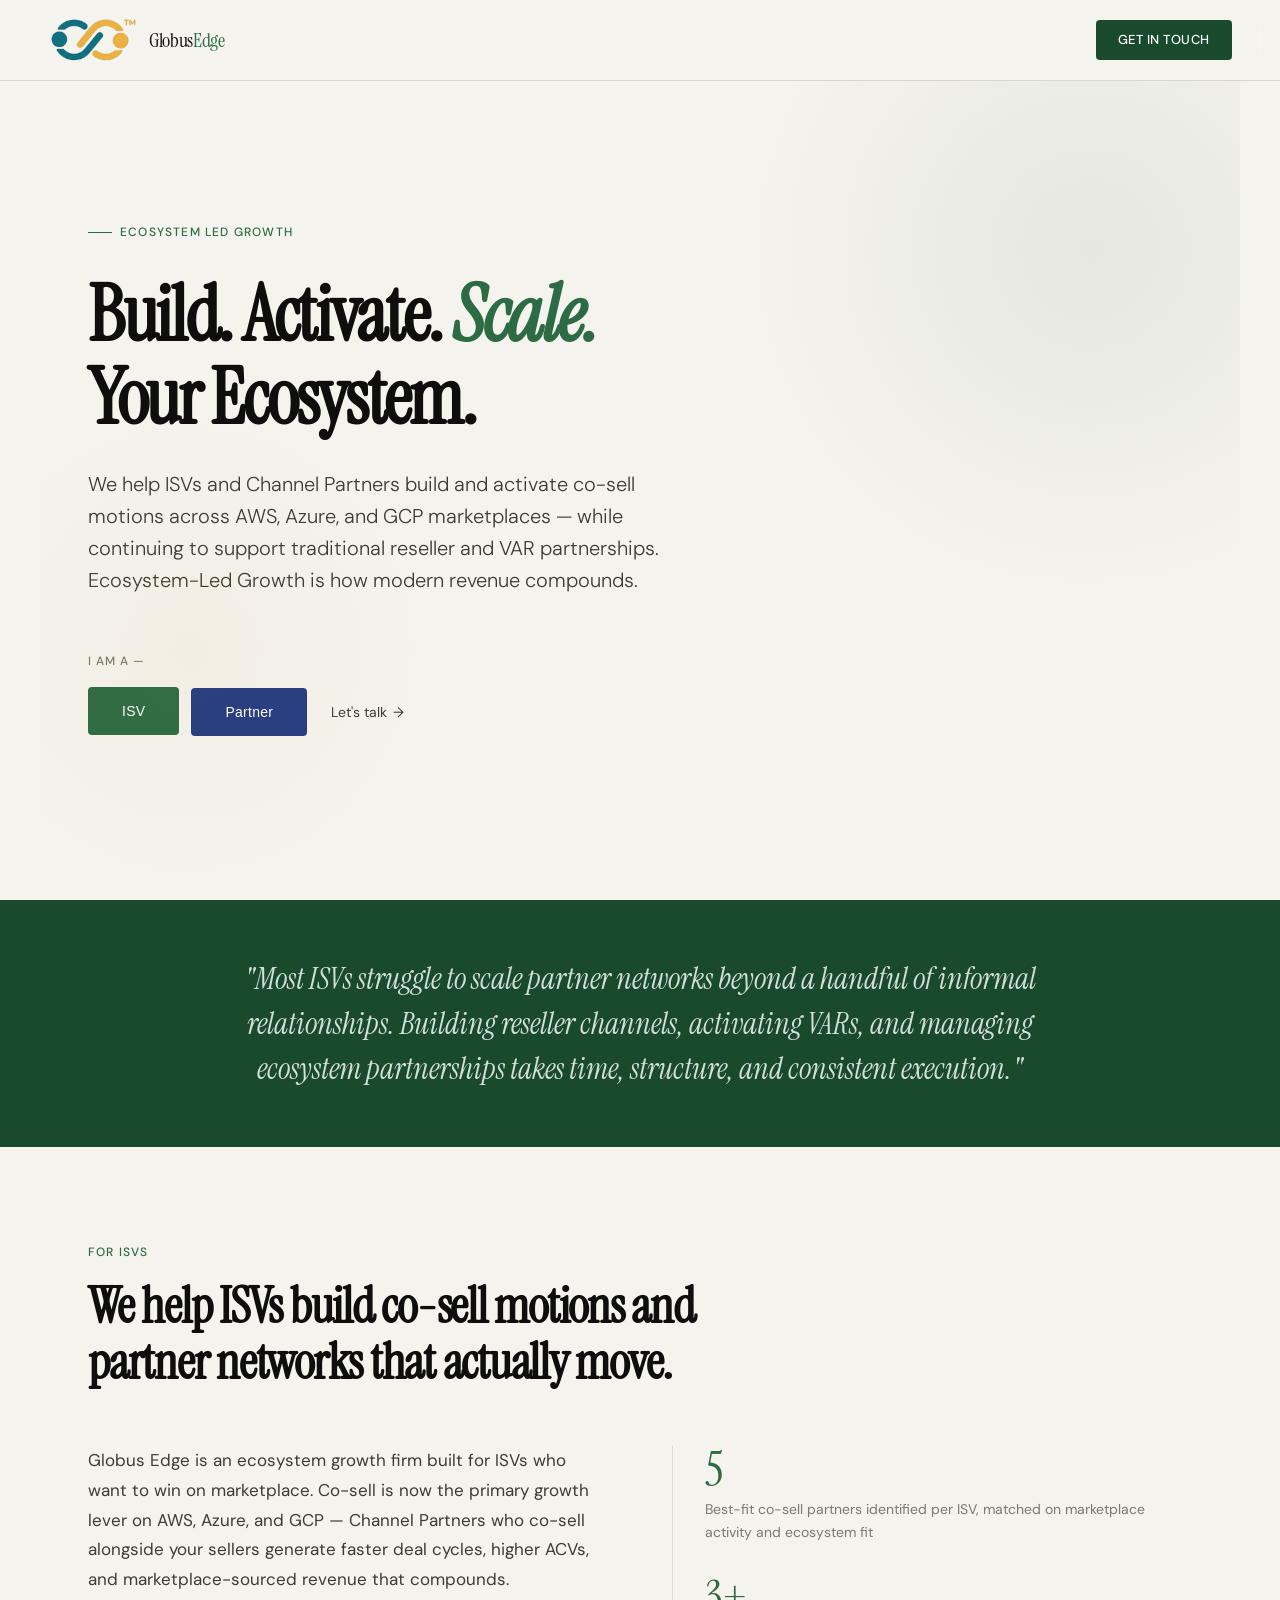
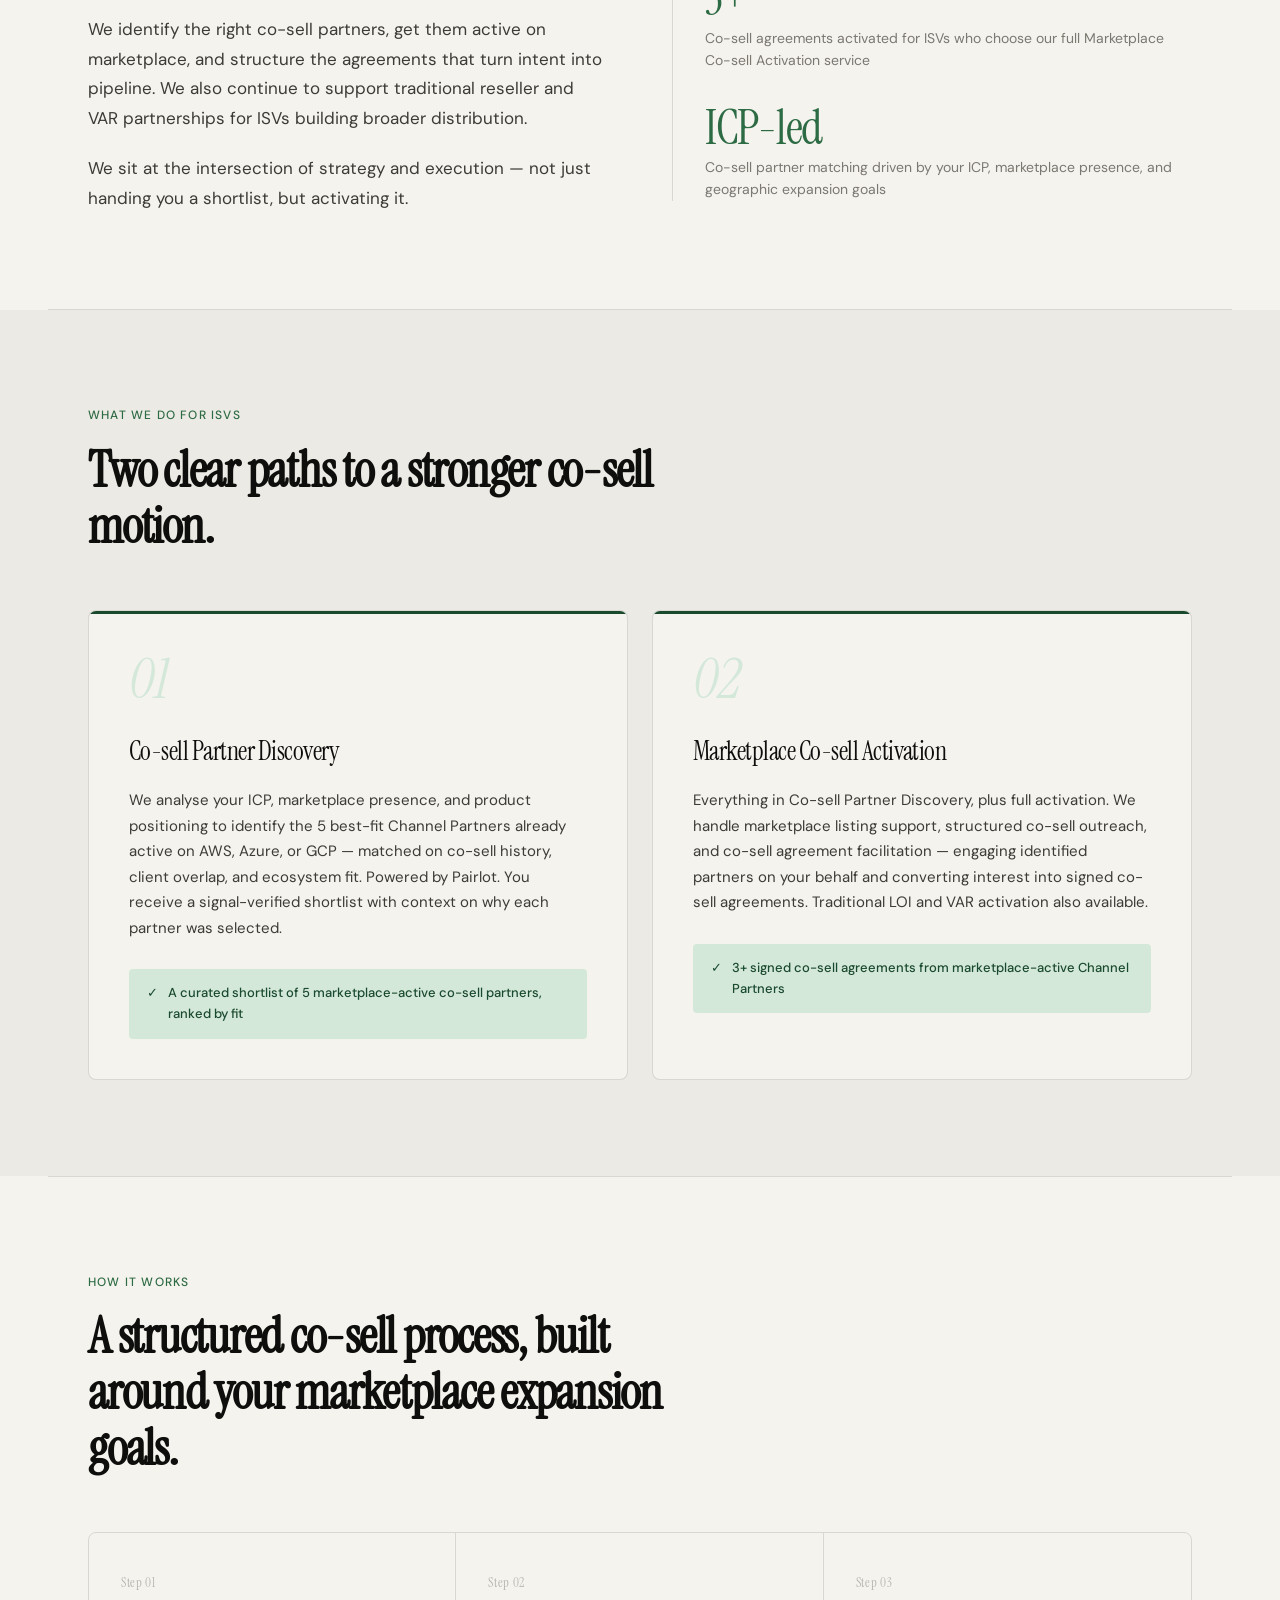
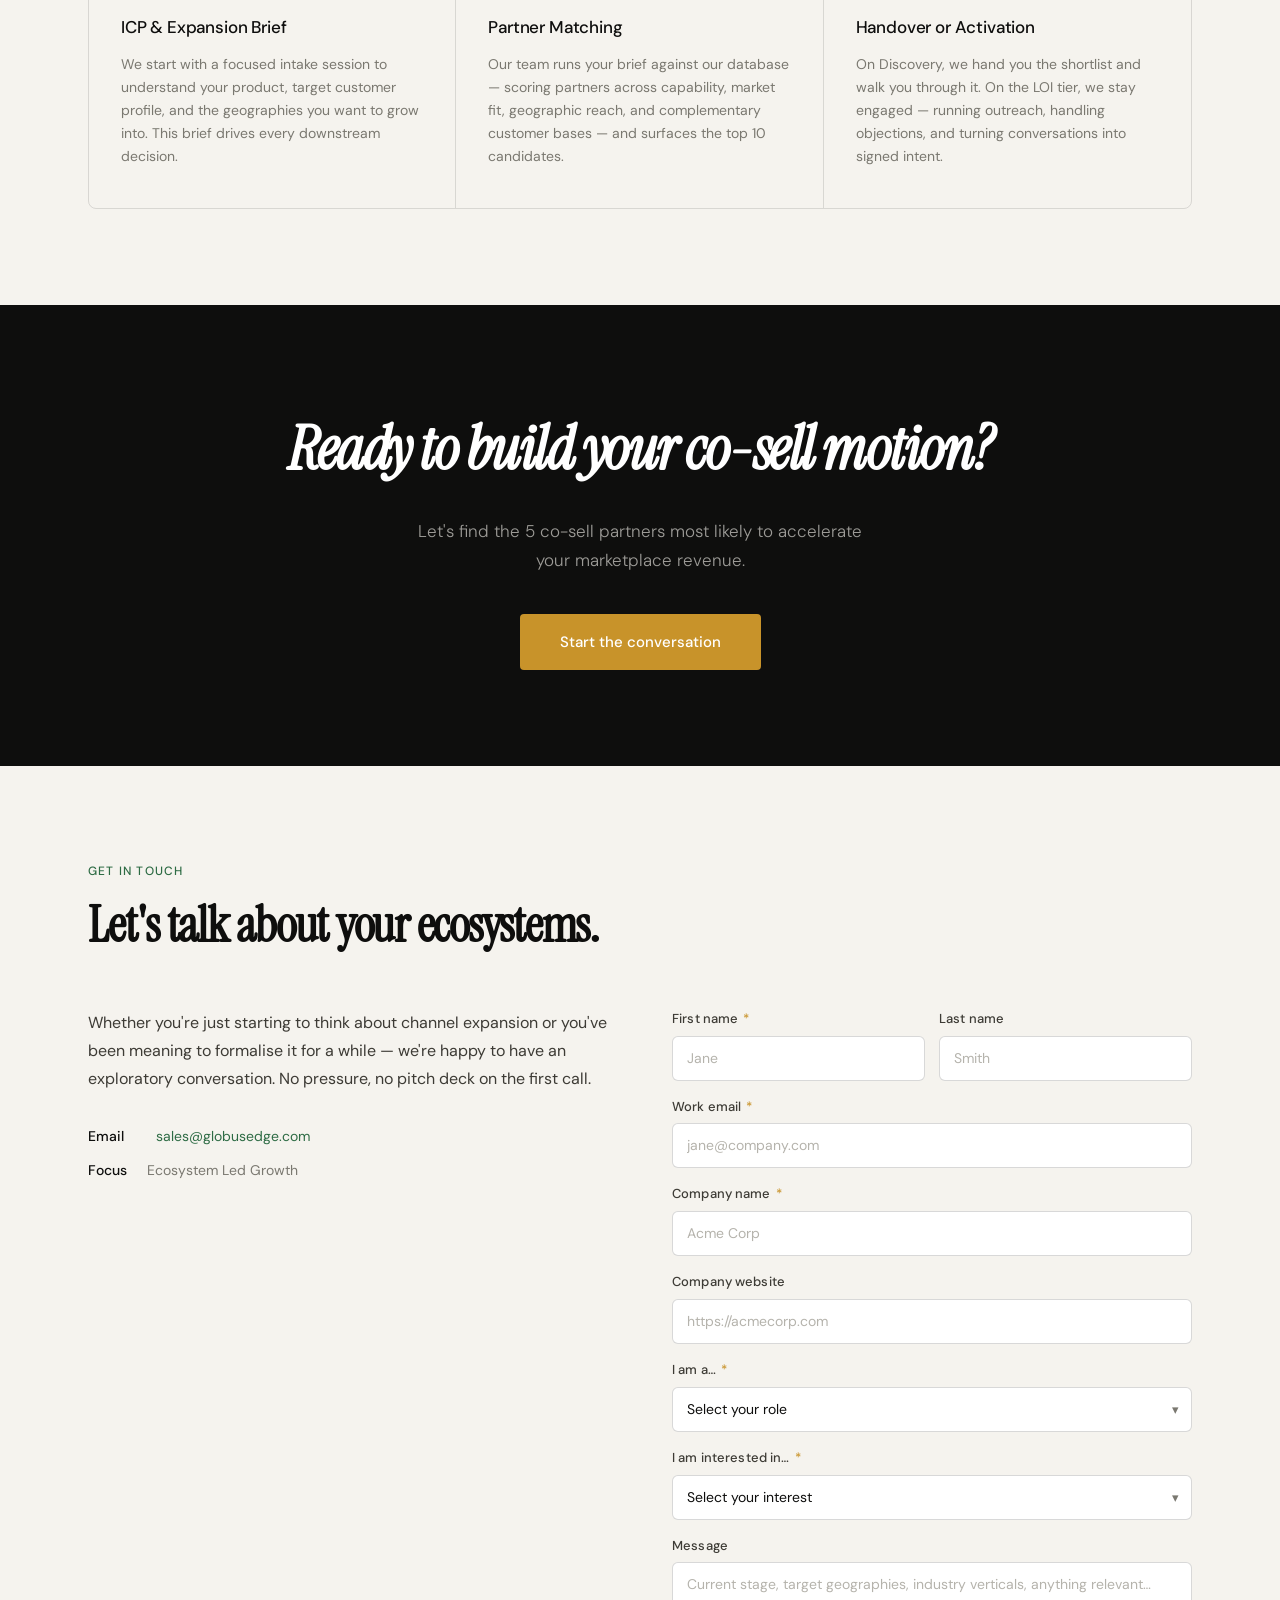
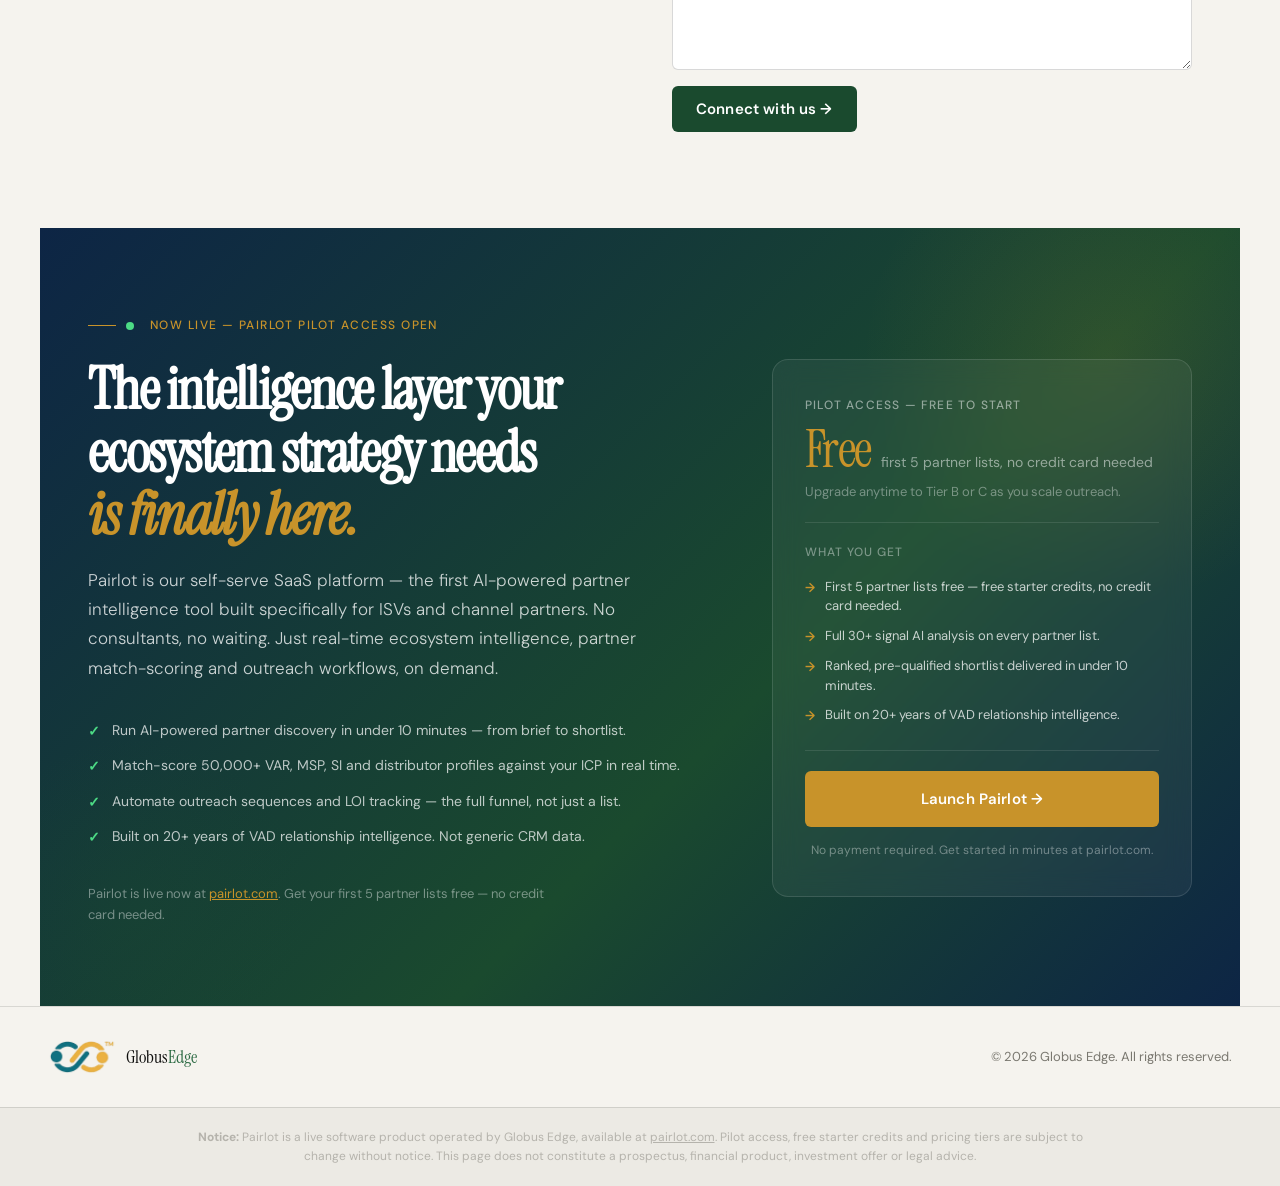
==== commit 47b0cb78: "Changed to co-sell motion" ====
--- a/index.html
+++ b/index.html
@@ -965,7 +965,7 @@
 <section class="hero">
   <p class="hero-tag">Ecosystem Led Growth</p>
   <h1>Build. Activate. <em>Scale.</em><br>Your Ecosystem.</h1>
-  <p class="hero-sub">Whether you're an ISV seeking the right partners, or a Partner seeking the right ISVs — Ecosystem Led Growth is how modern revenue is built.</p>
+  <p class="hero-sub">We help ISVs and Channel Partners build and activate co-sell motions across AWS, Azure, and GCP marketplaces — while continuing to support traditional reseller and VAR partnerships. Ecosystem-Led Growth is how modern revenue compounds.</p>
 
   <div class="audience-selector">
     <p class="audience-label">I am a —</p>
@@ -990,25 +990,25 @@
   <!-- ABOUT -->
   <section id="about-isv">
     <p class="section-label">For ISVs</p>
-    <h2 class="section-title">We help ISVs build the partner networks they've been putting off.</h2>
+    <h2 class="section-title">We help ISVs build co-sell motions and partner networks that actually move.</h2>
     <div class="about-grid">
       <div class="about-body">
-        <p>Globus Edge is a partner ecosystem growth firm built specifically for ISVs. We combine a curated partner database with hands-on activation work — so you can stop building your channel reactively and start scaling it by design.</p>
-        <p>Whether you're identifying your first ten serious resellers or turning prospect conversations into signed letters of intent, we bring the structure and execution that most ISV teams simply don't have bandwidth for.</p>
-        <p>We sit at the intersection of strategy and outreach — not just handing you a list, but helping you move it forward.</p>
+        <p>Globus Edge is an ecosystem growth firm built for ISVs who want to win on marketplace. Co-sell is now the primary growth lever on AWS, Azure, and GCP — Channel Partners who co-sell alongside your sellers generate faster deal cycles, higher ACVs, and marketplace-sourced revenue that compounds.</p>
+        <p>We identify the right co-sell partners, get them active on marketplace, and structure the agreements that turn intent into pipeline. We also continue to support traditional reseller and VAR partnerships for ISVs building broader distribution.</p>
+        <p>We sit at the intersection of strategy and execution — not just handing you a shortlist, but activating it.</p>
       </div>
       <div class="stat-stack">
         <div class="stat-item">
           <div class="stat-num">5</div>
-          <div class="stat-desc">Best-fit partners identified per ISV, from our vetted database</div>
+          <div class="stat-desc">Best-fit co-sell partners identified per ISV, matched on marketplace activity and ecosystem fit</div>
         </div>
         <div class="stat-item">
           <div class="stat-num">3+</div>
-          <div class="stat-desc">Letters of Intent secured for clients who choose our full-service tier</div>
+          <div class="stat-desc">Co-sell agreements activated for ISVs who choose our full Marketplace Co-sell Activation service</div>
         </div>
         <div class="stat-item">
           <div class="stat-num">ICP-led</div>
-          <div class="stat-desc">Partner matching driven by your ICP and geographic expansion goals</div>
+          <div class="stat-desc">Co-sell partner matching driven by your ICP, marketplace presence, and geographic expansion goals</div>
         </div>
       </div>
     </div>
@@ -1020,19 +1020,19 @@
   <div class="services-wrap">
     <section id="services-isv">
       <p class="section-label">What we do for ISVs</p>
-      <h2 class="section-title">Two clear paths to a stronger partner network.</h2>
+      <h2 class="section-title">Two clear paths to a stronger co-sell motion.</h2>
       <div class="services-grid">
         <div class="service-card">
           <div class="service-num">01</div>
-          <div class="service-name">Partner Discovery & Shortlist</div>
-          <p class="service-body">We analyse your ICP, geographic targets, and product positioning to identify the 5 best-fit partners from our proprietary database. You receive a research-backed shortlist — with context on why each partner was chosen — and take it from there at your own pace.</p>
-          <div class="service-outcome">A curated, ready-to-approach list of 5 high-fit partners</div>
+          <div class="service-name">Co-sell Partner Discovery</div>
+          <p class="service-body">We analyse your ICP, marketplace presence, and product positioning to identify the 5 best-fit Channel Partners already active on AWS, Azure, or GCP — matched on co-sell history, client overlap, and ecosystem fit. Powered by Pairlot. You receive a signal-verified shortlist with context on why each partner was selected.</p>
+          <div class="service-outcome">A curated shortlist of 5 marketplace-active co-sell partners, ranked by fit</div>
         </div>
         <div class="service-card">
           <div class="service-num">02</div>
-          <div class="service-name">Partner Discovery + LOI Activation</div>
-          <p class="service-body">Everything in the Discovery tier, plus we work the list for you. Through structured outreach and early-stage relationship development, we engage the identified partners on your behalf and convert interest into commitment — delivering a minimum of 3 signed Letters of Intent.</p>
-          <div class="service-outcome">3+ signed Letters of Intent from qualified partners</div>
+          <div class="service-name">Marketplace Co-sell Activation</div>
+          <p class="service-body">Everything in Co-sell Partner Discovery, plus full activation. We handle marketplace listing support, structured co-sell outreach, and co-sell agreement facilitation — engaging identified partners on your behalf and converting interest into signed co-sell agreements. Traditional LOI and VAR activation also available.</p>
+          <div class="service-outcome">3+ signed co-sell agreements from marketplace-active Channel Partners</div>
         </div>
       </div>
     </section>
@@ -1043,7 +1043,7 @@
   <!-- PROCESS ISV -->
   <section id="process-isv">
     <p class="section-label">How it works</p>
-    <h2 class="section-title">A structured process, built around your expansion goals.</h2>
+    <h2 class="section-title">A structured co-sell process, built around your marketplace expansion goals.</h2>
     <div class="process-steps">
       <div class="process-step">
         <div class="step-num">Step 01</div>
@@ -1065,8 +1065,8 @@
 
   <!-- CTA ISV -->
   <div class="cta-section">
-    <h2>Ready to expand your distribution?</h2>
-    <p>Let's find the 5 partners most likely to accelerate your revenue — without adding to your headcount.</p>
+    <h2>Ready to build your co-sell motion?</h2>
+    <p>Let's find the 5 co-sell partners most likely to accelerate your marketplace revenue.</p>
     <a href="#contact" class="btn-primary">Start the conversation</a>
   </div>
 
@@ -1086,25 +1086,25 @@
   <!-- ABOUT PARTNER -->
   <section id="about-partner">
     <p class="section-label blue">For Partners</p>
-    <h2 class="section-title">Expand your portfolio. Deepen your value. Win more with the right ISVs.</h2>
+    <h2 class="section-title">Activate co-sell. Expand your portfolio. Win more with the right ISVs on marketplace.</h2>
     <div class="about-grid">
       <div class="about-body">
-        <p>As a reseller, VAR, MSP, distributor, or systems integrator, your competitive edge lies in the depth of your offering. The ISVs you choose to represent define the industries you can serve and the customers you can win.</p>
-        <p>Globus Edge helps partners identify the ISVs that complement their existing customer base, align with their industry specialisation, and open new market segments — without the noise of evaluating hundreds of options.</p>
-        <p>We match on what matters: your current customer profiles, your vertical expertise, your geographic focus, and the technology gaps your customers are asking you to fill.</p>
+        <p>As a reseller, VAR, MSP, distributor, or systems integrator, your competitive edge is increasingly defined by your co-sell capability on AWS, Azure, and GCP marketplaces. The ISVs you co-sell determine the deals you win, the customers you retain, and the margins you protect.</p>
+        <p>Globus Edge helps Channel Partners identify and activate the right ISV co-sell relationships — finding ISVs whose ICP mirrors your customer base and whose marketplace presence gives you a structured co-sell motion from day one.</p>
+        <p>We match on what matters for co-sell: marketplace activity, client overlap, vertical alignment, and co-sell readiness — not just product fit.</p>
       </div>
       <div class="stat-stack">
         <div class="stat-item">
           <div class="stat-num blue">5</div>
-          <div class="stat-desc">ISV candidates shortlisted per partner, matched to your portfolio and customer base</div>
+          <div class="stat-desc">Co-sell-ready ISV candidates shortlisted per partner, matched on marketplace activity and portfolio fit</div>
         </div>
         <div class="stat-item">
           <div class="stat-num blue">2+</div>
-          <div class="stat-desc">Partnership agreements initiated through our full activation service</div>
+          <div class="stat-desc">Co-sell agreements activated for Channel Partners through our full Marketplace Co-sell Activation service</div>
         </div>
         <div class="stat-item">
           <div class="stat-num blue">Vertical-led</div>
-          <div class="stat-desc">ISV matching driven by your industry focus and market segmentation</div>
+          <div class="stat-desc">Co-sell ISV matching driven by your marketplace presence, vertical focus, and customer segmentation</div>
         </div>
       </div>
     </div>
@@ -1116,22 +1116,22 @@
   <div class="services-wrap">
     <section>
       <p class="section-label blue">The ELG advantage</p>
-      <h2 class="section-title">Why Ecosystem Led Growth changes how partners compete.</h2>
+      <h2 class="section-title">Why co-sell through Ecosystem-Led Growth changes how partners compete.</h2>
       <div class="elg-pillars">
         <div class="elg-pillar">
           <div class="pillar-icon">🔗</div>
-          <div class="pillar-title">Portfolio Depth</div>
-          <p class="pillar-body">Curated ISV partnerships let you offer complete, vertically integrated solutions — not just point products. Customers buy more from partners who understand their industry end-to-end.</p>
+          <div class="pillar-title">Co-sell Portfolio Depth</div>
+          <p class="pillar-body">Co-selling the right ISVs on marketplace lets you offer complete, vertically integrated solutions — not just point products. Customers buy more from partners who understand their industry end-to-end, and marketplace deals close faster.</p>
         </div>
         <div class="elg-pillar">
           <div class="pillar-icon">🎯</div>
-          <div class="pillar-title">Market Segmentation Fit</div>
-          <p class="pillar-body">The right ISV matches your existing market segments and unlocks adjacent ones. We identify ISVs whose ICP mirrors your customer base, so new partnerships feel natural — not forced.</p>
+          <div class="pillar-title">Marketplace Co-sell Fit</div>
+          <p class="pillar-body">The right co-sell ISV matches your existing market segments and unlocks adjacent ones on AWS, Azure, and GCP. We identify ISVs whose ICP mirrors your customer base and whose marketplace presence gives you a structured co-sell motion from day one.</p>
         </div>
         <div class="elg-pillar">
           <div class="pillar-icon">📈</div>
-          <div class="pillar-title">Compounding Revenue</div>
-          <p class="pillar-body">Ecosystem-led deals close faster, expand more readily, and retain longer. Partners who grow through structured ISV relationships consistently outperform those who rely on direct channels alone.</p>
+          <div class="pillar-title">Compounding Marketplace Revenue</div>
+          <p class="pillar-body">Co-sell deals on marketplace close faster, expand more readily, and retain longer. Channel Partners who build structured co-sell motions with the right ISVs consistently outperform those who rely on direct or traditional resell channels alone.</p>
         </div>
       </div>
     </section>
@@ -1142,19 +1142,19 @@
   <!-- SERVICES PARTNER -->
   <section id="services-partner">
     <p class="section-label blue">What we do for Partners</p>
-    <h2 class="section-title">Two clear paths to a richer ISV portfolio.</h2>
+    <h2 class="section-title">Two clear paths to a stronger co-sell ISV portfolio.</h2>
     <div class="services-grid">
       <div class="service-card blue-card">
         <div class="service-num blue">01</div>
-        <div class="service-name">ISV Discovery & Shortlist</div>
-        <p class="service-body">We analyse your current customer portfolio, industry vertical specialisation, and market segmentation to identify the 5 ISVs most likely to strengthen your offering and win new business. You receive a research-backed shortlist with context on technology fit, customer alignment, and commercial model.</p>
-        <div class="service-outcome blue">A curated list of 5 ISVs ready to partner with your business</div>
+        <div class="service-name">Co-sell ISV Discovery</div>
+        <p class="service-body">We analyse your marketplace presence, customer portfolio, and vertical specialisation to identify the 5 ISVs most likely to strengthen your co-sell motion and win new marketplace business. You receive a signal-verified shortlist with context on co-sell readiness, customer alignment, and marketplace activity.</p>
+        <div class="service-outcome blue">A curated shortlist of 5 co-sell-ready ISVs matched to your marketplace motion</div>
       </div>
       <div class="service-card blue-card">
         <div class="service-num blue">02</div>
-        <div class="service-name">ISV Discovery + Partnership Activation</div>
-        <p class="service-body">Everything in the Discovery tier, plus active engagement on your behalf. We reach out to the shortlisted ISVs, qualify their partner readiness, and structure the early conversations — delivering a minimum of 3 initiated partnership agreements to accelerate your portfolio expansion.</p>
-        <div class="service-outcome blue">2+ initiated ISV partnerships matched to your vertical focus</div>
+        <div class="service-name">Marketplace Co-sell Activation</div>
+        <p class="service-body">Everything in Co-sell ISV Discovery, plus full activation. We engage shortlisted ISVs on your behalf, qualify their co-sell readiness, and structure co-sell agreements across AWS, Azure, and GCP — including CPPO-equivalent deal facilitation where applicable. Traditional partnership activation also available.</p>
+        <div class="service-outcome blue">3+ co-sell agreements initiated with ISVs matched to your marketplace motion</div>
       </div>
     </div>
   </section>
@@ -1164,7 +1164,7 @@
   <!-- PROCESS PARTNER -->
   <section id="process-partner">
     <p class="section-label blue">How it works</p>
-    <h2 class="section-title">A structured process, built around your portfolio goals.</h2>
+    <h2 class="section-title">A structured co-sell process, built around your ISV portfolio goals.</h2>
     <div class="process-steps">
       <div class="process-step">
         <div class="step-num">Step 01</div>
@@ -1186,8 +1186,8 @@
 
   <!-- CTA PARTNER -->
   <div class="cta-section blue-cta">
-    <h2>Ready to expand your portfolio?</h2>
-    <p>Let's identify the ISVs most likely to strengthen your vertical focus and unlock new customer opportunities.</p>
+    <h2>Ready to activate your co-sell motion?</h2>
+    <p>Let's identify the co-sell ISVs most likely to strengthen your marketplace motion and unlock new customer opportunities.</p>
     <a href="#contact" class="btn-primary">Start the conversation</a>
   </div>
 
@@ -1454,13 +1454,13 @@
 
   // ── Dynamic interest options ──
   const ISV_OPTIONS = [
-    { value: 'discovery', label: 'Partner Discovery & Shortlist' },
-    { value: 'loi', label: 'Partner Discovery + LOI Activation' },
+    { value: 'discovery', label: 'Co-sell Partner Discovery' },
+    { value: 'loi', label: 'Marketplace Co-sell Activation' },
     { value: 'explore', label: 'Just exploring — tell me more' },
   ];
   const PARTNER_OPTIONS = [
-    { value: 'isv-discovery', label: 'ISV Discovery & Shortlist' },
-    { value: 'isv-activation', label: 'ISV Discovery + Partnership Activation' },
+    { value: 'isv-discovery', label: 'Co-sell ISV Discovery' },
+    { value: 'isv-activation', label: 'Marketplace Co-sell Activation' },
     { value: 'explore', label: 'Just exploring — tell me more' },
   ];
 
@@ -1773,16 +1773,5 @@
       <strong>Notice:</strong> Pairlot is a live software product operated by Globus Edge, available at <a href="https://pairlot.com" style="color:inherit;">pairlot.com</a>. Pilot access, free starter credits and pricing tiers are subject to change without notice. This page does not constitute a prospectus, financial product, investment offer or legal advice.
     </p>
   </div>
-<!-- Netlify identity widget removed — site on GitHub Pages -->
-<script>
-  if (window.netlifyIdentity) {
-    window.netlifyIdentity.on("init", user => {
-      if (!user) {
-        window.netlifyIdentity.on("login", () => {
-          document.location.href = "/admin/";
-        });
-      }
-    });
-  }
-</script>
+<!-- GitHub Pages — no CMS identity widget needed -->
 <script src="hs-native-forms.js" defer></script>
